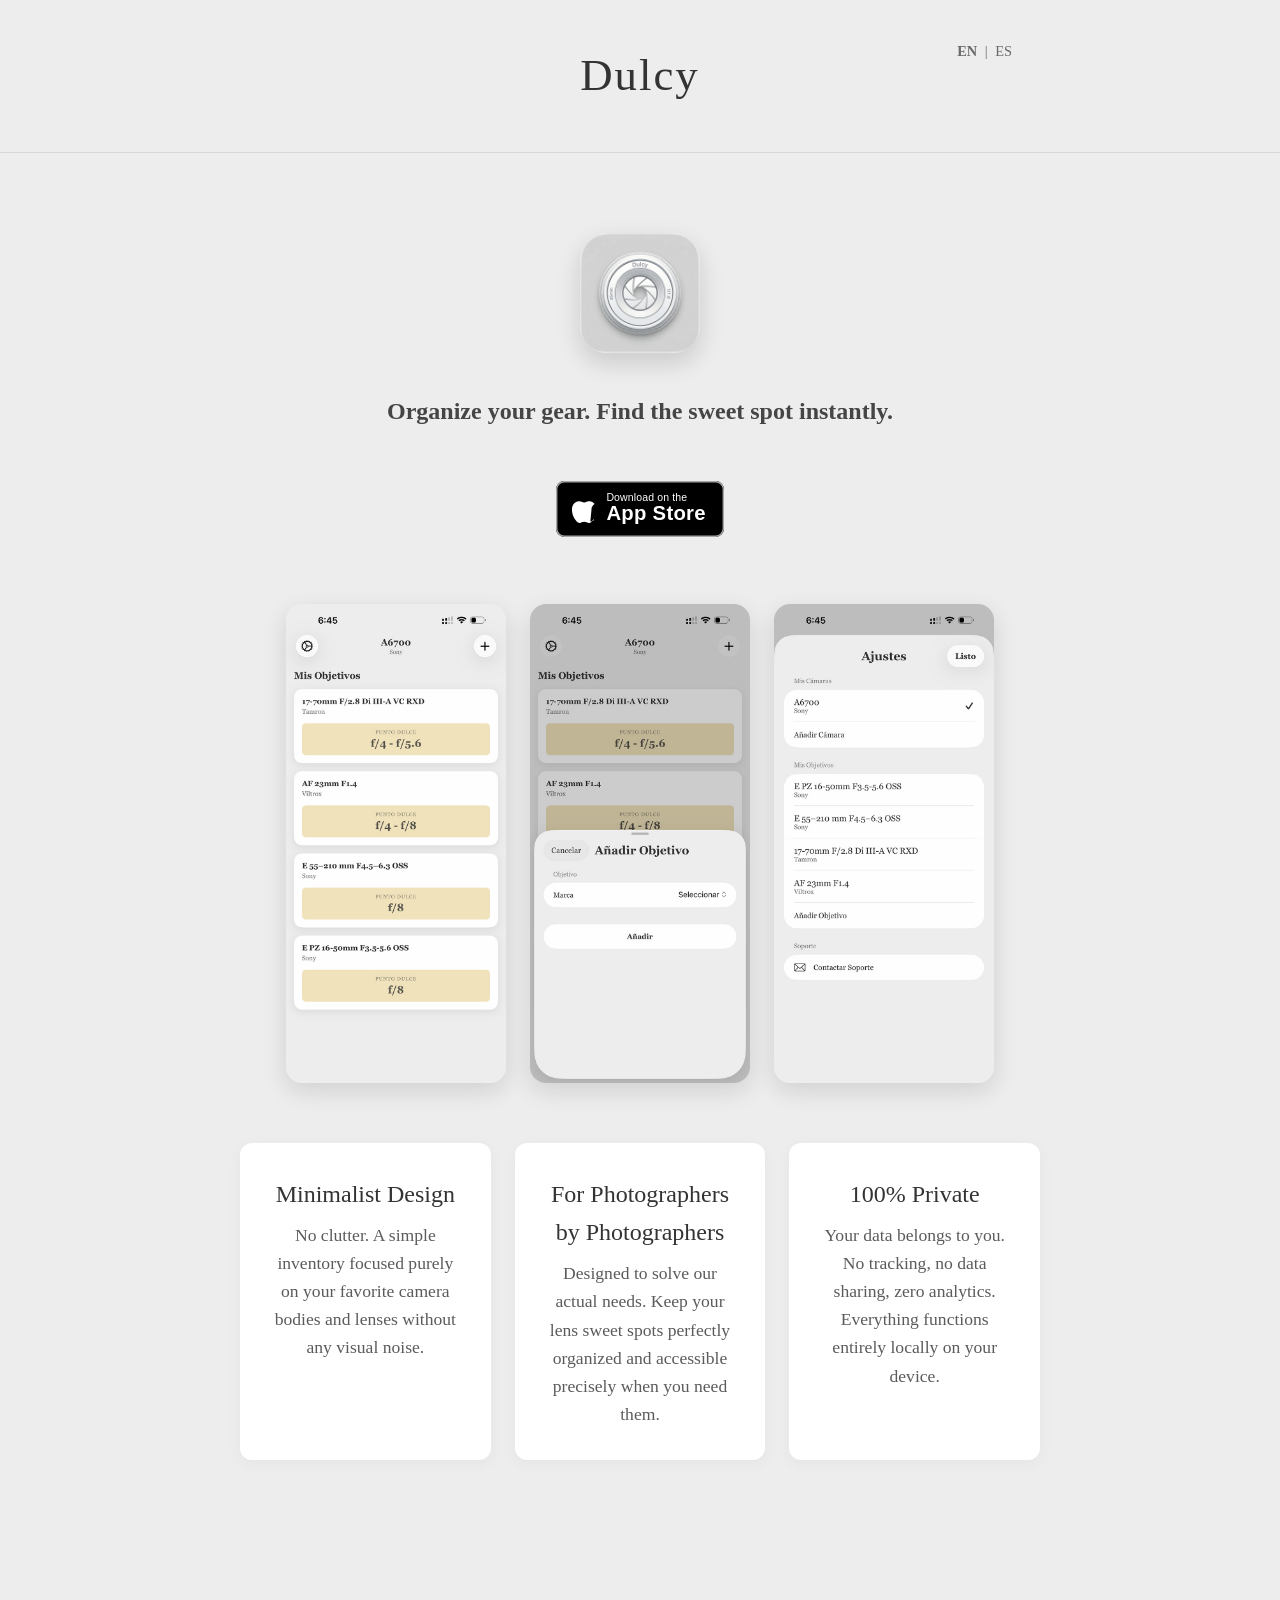
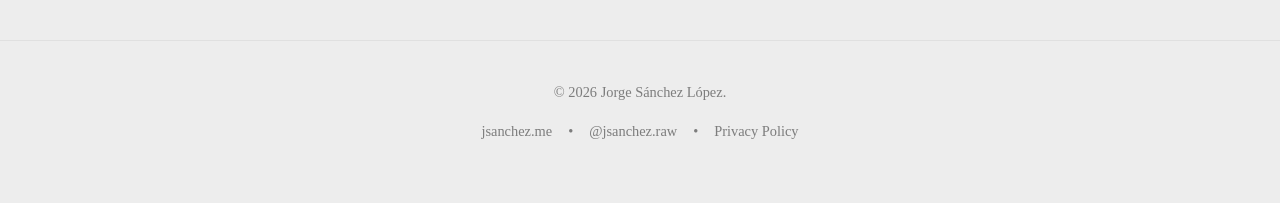
==== dulcy/index.html @ aed0e521 "fix(dulcy): use country-agnostic App Store URL" ====
<!DOCTYPE html>
<html lang="en">
<head>
    <meta charset="UTF-8">
    <meta name="viewport" content="width=device-width, initial-scale=1.0">
    <meta name="description" content="Dulcy. The minimalist photo gear manager. Keep your lenses organized and your sweet spots fully accessible.">
    <title>Dulcy | Your photography gear</title>
    
    <!-- Favicon & Apple Touch Icon -->
    <link rel="icon" type="image/png" href="img/dulcy_icon.png">
    <link rel="apple-touch-icon" href="img/dulcy_icon.png">

    <!-- Canonical & SEO Multilingüe -->
    <link rel="canonical" href="https://jsanchez.me/dulcy/">
    <link rel="alternate" hreflang="en" href="https://jsanchez.me/dulcy/">
    <link rel="alternate" hreflang="es" href="https://jsanchez.me/dulcy/index_es.html">
    <link rel="alternate" hreflang="x-default" href="https://jsanchez.me/dulcy/">

    <!-- Open Graph / Facebook -->
    <meta property="og:type" content="website">
    <meta property="og:url" content="https://jsanchez.me/dulcy/">
    <meta property="og:title" content="Dulcy | Your photography gear">
    <meta property="og:description" content="Dulcy. The minimalist photo gear manager. Keep your lenses organized and your sweet spots fully accessible.">
    <meta property="og:image" content="https://jsanchez.me/dulcy/img/dulcy_icon.png">

    <!-- Twitter Cards -->
    <meta name="twitter:card" content="summary">
    <meta name="twitter:url" content="https://jsanchez.me/dulcy/">
    <meta name="twitter:title" content="Dulcy | Your photography gear">
    <meta name="twitter:description" content="Dulcy. The minimalist photo gear manager. Keep your lenses organized and your sweet spots fully accessible.">
    <meta name="twitter:image" content="https://jsanchez.me/dulcy/img/dulcy_icon.png">

    <link rel="stylesheet" href="styles.css">
</head>
<body>
    <header>
        <div class="container header-container">
            <div class="lang-switcher">
                <a href="index.html" class="active">EN</a> | <a href="index_es.html">ES</a>
            </div>
            <h1 class="brand-title"><a href="index.html">Dulcy</a></h1>
        </div>
    </header>

    <main class="container hero-section">
        <img src="img/dulcy_icon.png" alt="Dulcy app icon" class="hero-app-icon" width="120" height="120" fetchpriority="high">
        <h2 class="hero-description">Organize your gear. Find the sweet spot instantly.</h2>
        
        <a href="https://apps.apple.com/app/dulcy/id6761924050" class="app-store-button" target="_blank" rel="noopener noreferrer">
            <img src="img/badge-download-on-the-app-store.svg" alt="Download on the App Store" width="168" height="56">
        </a>

        <div class="screenshots-section">
            <img src="img/screenshot_01_eng.jpg" alt="Dulcy screenshot 1" class="app-screenshot" width="220" height="476" loading="lazy">
            <img src="img/screenshot_02_eng.jpg" alt="Dulcy screenshot 2" class="app-screenshot" width="220" height="476" loading="lazy">
            <img src="img/screenshot_03_eng.jpg" alt="Dulcy screenshot 3" class="app-screenshot" width="220" height="476" loading="lazy">
        </div>

        <div class="features-section">
            <article class="feature-card">
                <h3>Minimalist Design</h3>
                <p>No clutter. A simple inventory focused purely on your favorite camera bodies and lenses without any visual noise.</p>
            </article>
            <article class="feature-card">
                <h3>For Photographers by Photographers</h3>
                <p>Designed to solve our actual needs. Keep your lens sweet spots perfectly organized and accessible precisely when you need them.</p>
            </article>
            <article class="feature-card">
                <h3>100% Private</h3>
                <p>Your data belongs to you. No tracking, no data sharing, zero analytics. Everything functions entirely locally on your device.</p>
            </article>
        </div>
    </main>

    <footer>
        <div class="container footer-content">
            <p>&copy; 2026 Jorge Sánchez López.</p>
            <div class="footer-links">
                <a href="https://jsanchez.me" target="_blank" rel="noopener noreferrer">jsanchez.me</a> • 
                <a href="https://www.instagram.com/jsanchez.raw" target="_blank" rel="noopener noreferrer">@jsanchez.raw</a> • 
                <a href="privacy.html">Privacy Policy</a>
            </div>
        </div>
    </footer>
</body>
</html>
---- dulcy/styles.css ----
/* Custom Properties */
:root {
  --bg-color: #EDEDED;
  --text-color: #333333;
  --card-bg: rgba(255, 255, 255, 1);
  --accent-color: #333333;
}

@media (prefers-color-scheme: dark) {
  :root {
    --bg-color: #333333;
    --text-color: #EDEDED;
    --card-bg: rgba(0, 0, 0, 0.4);
    --accent-color: #EDEDED;
  }
}

* {
  margin: 0;
  padding: 0;
  box-sizing: border-box;
}

body {
  font-family: Georgia, serif;
  background-color: var(--bg-color);
  color: var(--text-color);
  line-height: 1.6;
  -webkit-font-smoothing: antialiased;
  -moz-osx-font-smoothing: grayscale;
  transition: background-color 0.3s ease, color 0.3s ease;
}

.container {
  max-width: 800px;
  margin: 0 auto;
  padding: 0 24px;
}

header {
  padding: 40px 0;
  text-align: center;
  border-bottom: 1px solid rgba(128, 128, 128, 0.2);
}

.brand-title {
  font-size: 2.8rem;
  font-weight: normal;
  letter-spacing: 2px;
}

.brand-title a {
  color: var(--text-color);
  text-decoration: none;
}

main.hero-section {
  padding: 80px 0;
  text-align: center;
}

.hero-app-icon {
  width: 120px;
  height: 120px;
  border-radius: 22.5%;
  box-shadow: 0 10px 24px rgba(0, 0, 0, 0.15);
  margin-bottom: 32px;
  transition: transform 0.3s ease;
}

.hero-app-icon:hover {
  transform: scale(1.05);
}

.hero-description {
  font-size: 1.5rem;
  max-width: 600px;
  margin: 0 auto 50px auto;
  opacity: 0.9;
}

.app-store-button {
  display: inline-block;
  transition: transform 0.2s ease, opacity 0.2s ease;
}

.app-store-button:hover {
  transform: scale(1.03);
  opacity: 0.9;
}

.app-store-button img {
  height: 56px;
  width: auto;
}

.features-section {
  display: flex;
  gap: 24px;
  margin-top: 60px;
}

.feature-card {
  flex: 1;
  background: var(--card-bg);
  padding: 32px;
  border-radius: 12px;
  box-shadow: 0 4px 16px rgba(0, 0, 0, 0.04);
}

.feature-card h3 {
  font-size: 1.5rem;
  font-weight: normal;
  margin-bottom: 8px;
}

.feature-card p {
  opacity: 0.8;
  font-size: 1.1rem;
}

footer {
  margin-top: 100px;
  padding: 40px 0 60px 0;
  text-align: center;
  font-size: 0.9rem;
  opacity: 0.6;
  border-top: 1px solid rgba(128, 128, 128, 0.2);
}

footer a {
  color: var(--text-color);
  text-decoration: underline;
}

/* Privacy specific styles */
.privacy-content {
  padding: 60px 0;
}

.privacy-content h1 {
  font-size: 2.2rem;
  margin-bottom: 24px;
  font-weight: normal;
}

.privacy-content h2 {
  font-size: 1.5rem;
  margin-top: 40px;
  margin-bottom: 16px;
  font-weight: normal;
}

.privacy-content p {
  margin-bottom: 16px;
  font-size: 1.1rem;
  opacity: 0.9;
}

.privacy-content ul {
  margin-left: 24px;
  margin-bottom: 24px;
  font-size: 1.1rem;
  opacity: 0.9;
}

.privacy-content li {
  margin-bottom: 8px;
}

/* Screenshots Styles */
.screenshots-section {
  display: flex;
  justify-content: center;
  gap: 24px;
  margin: 60px 0 20px 0;
  flex-wrap: wrap;
}

.app-screenshot {
  max-width: 220px;
  width: 100%;
  height: auto;
  border-radius: 16px;
  box-shadow: 0 8px 24px rgba(0, 0, 0, 0.12);
  transition: transform 0.3s ease, box-shadow 0.3s ease;
}

.app-screenshot:hover {
  transform: translateY(-8px);
  box-shadow: 0 16px 32px rgba(0, 0, 0, 0.2);
}

@media (max-width: 768px) {
  .features-section {
    flex-direction: column;
  }
  .screenshots-section {
    gap: 16px;
  }
  .app-screenshot {
    max-width: 180px;
    width: 30%;
    min-width: 120px;
  }
}

/* Header and Lang Switcher */
.header-container {
  position: relative;
}

.lang-switcher {
  position: absolute;
  top: 0;
  right: 24px;
  font-size: 0.9rem;
  opacity: 0.7;
}

.lang-switcher a {
  color: var(--text-color);
  text-decoration: none;
  padding: 0 4px;
}

.lang-switcher a:hover {
  text-decoration: underline;
}

.lang-switcher a.active {
  font-weight: bold;
  opacity: 1;
}

@media (max-width: 600px) {
  .lang-switcher {
    position: static;
    margin-bottom: 24px;
  }
}

/* Footer layout */
.footer-content {
  display: flex;
  flex-direction: column;
  gap: 16px;
}

.footer-links {
  display: flex;
  justify-content: center;
  gap: 16px;
  flex-wrap: wrap;
}

.footer-links a {
  color: var(--text-color);
  text-decoration: none;
}

.footer-links a:hover {
  text-decoration: underline;
}
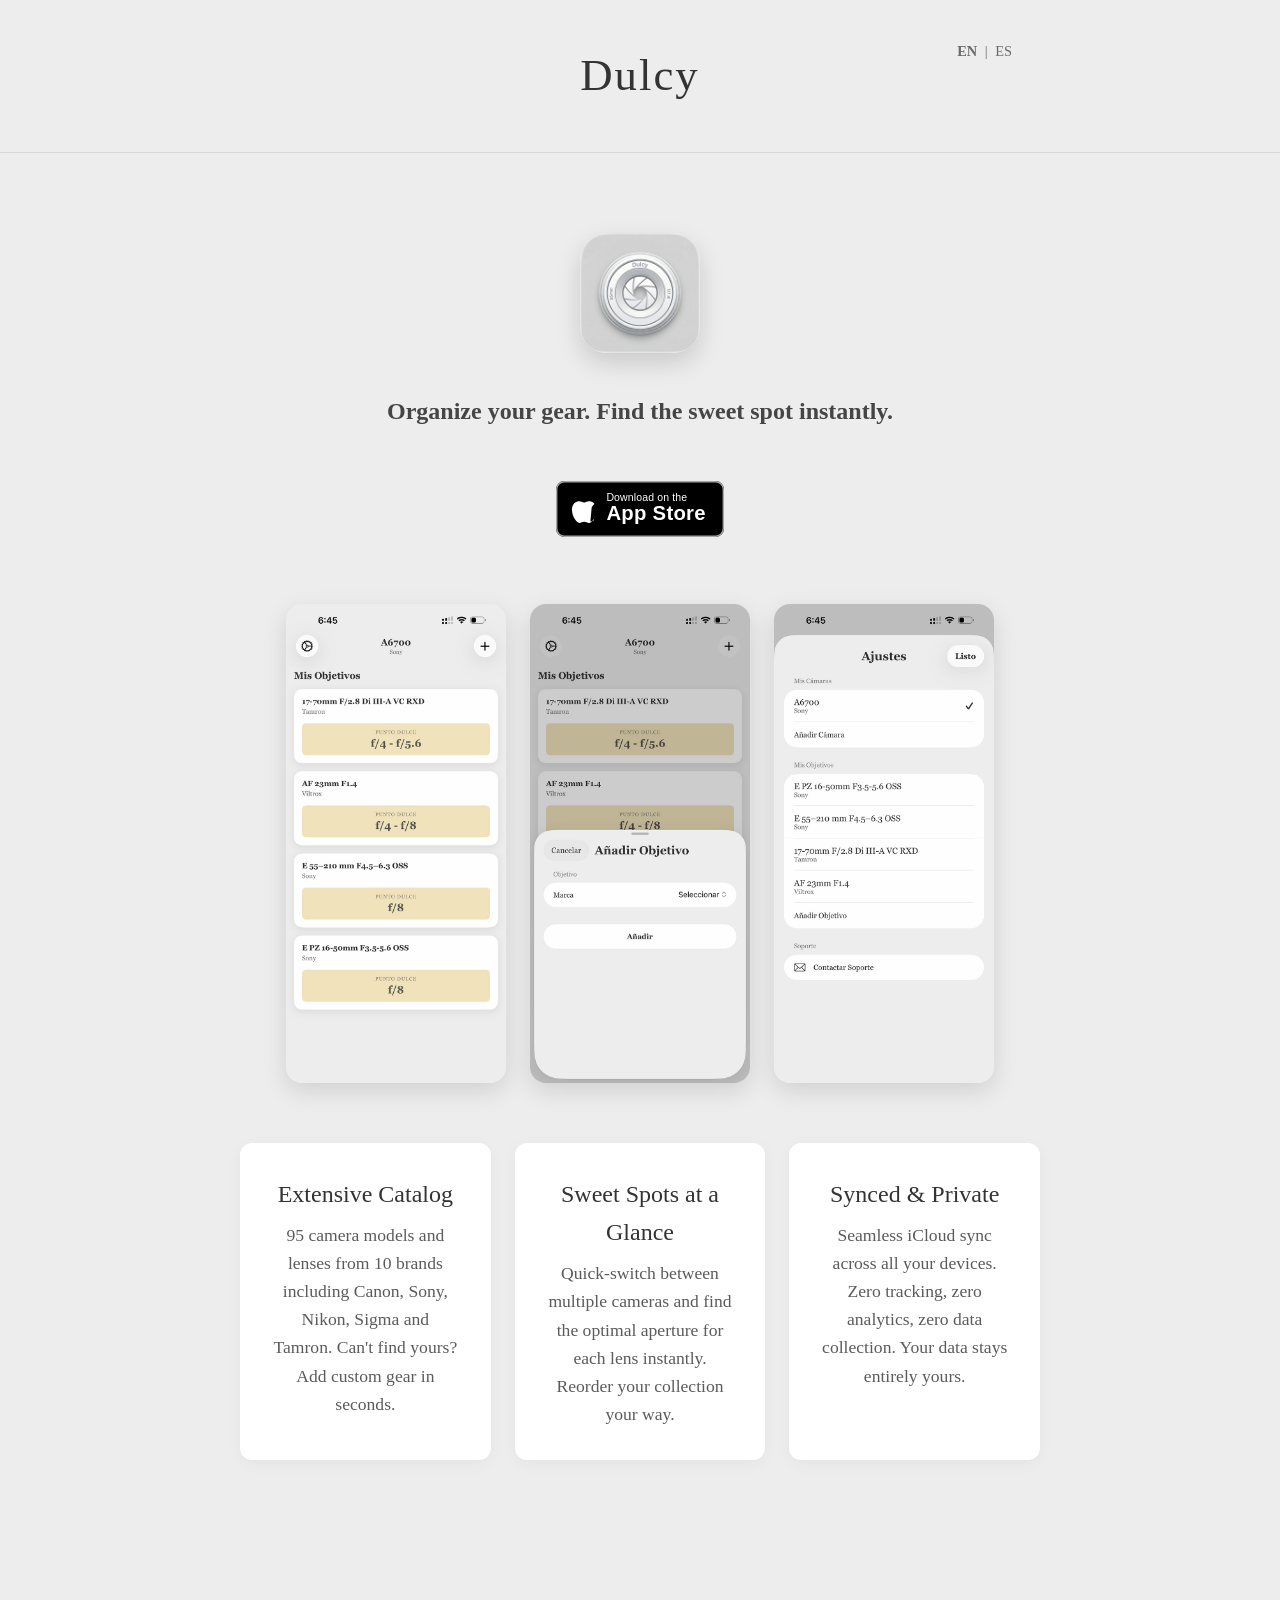
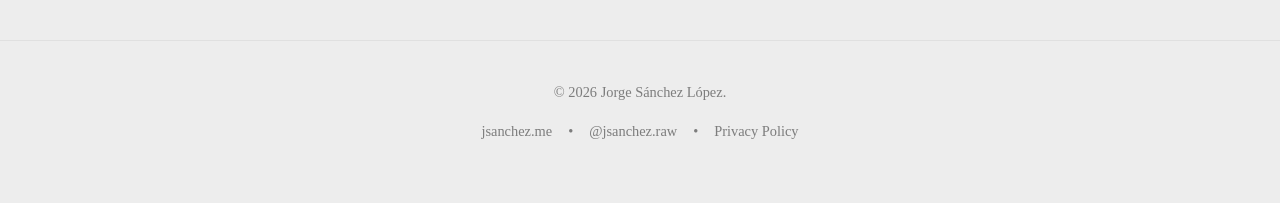
==== commit c57db874: "content(dulcy): update feature cards and meta descriptions with current app capabilities" ====
--- a/dulcy/index.html
+++ b/dulcy/index.html
@@ -3,7 +3,7 @@
 <head>
     <meta charset="UTF-8">
     <meta name="viewport" content="width=device-width, initial-scale=1.0">
-    <meta name="description" content="Dulcy. The minimalist photo gear manager. Keep your lenses organized and your sweet spots fully accessible.">
+    <meta name="description" content="Dulcy. The minimalist photo gear manager. 95 cameras, 10 lens brands, iCloud sync. Find your sweet spots instantly.">
     <title>Dulcy | Your photography gear</title>
     
     <!-- Favicon & Apple Touch Icon -->
@@ -20,14 +20,14 @@
     <meta property="og:type" content="website">
     <meta property="og:url" content="https://jsanchez.me/dulcy/">
     <meta property="og:title" content="Dulcy | Your photography gear">
-    <meta property="og:description" content="Dulcy. The minimalist photo gear manager. Keep your lenses organized and your sweet spots fully accessible.">
+    <meta property="og:description" content="Dulcy. The minimalist photo gear manager. 95 cameras, 10 lens brands, iCloud sync. Find your sweet spots instantly.">
     <meta property="og:image" content="https://jsanchez.me/dulcy/img/dulcy_icon.png">
 
     <!-- Twitter Cards -->
     <meta name="twitter:card" content="summary">
     <meta name="twitter:url" content="https://jsanchez.me/dulcy/">
     <meta name="twitter:title" content="Dulcy | Your photography gear">
-    <meta name="twitter:description" content="Dulcy. The minimalist photo gear manager. Keep your lenses organized and your sweet spots fully accessible.">
+    <meta name="twitter:description" content="Dulcy. The minimalist photo gear manager. 95 cameras, 10 lens brands, iCloud sync. Find your sweet spots instantly.">
     <meta name="twitter:image" content="https://jsanchez.me/dulcy/img/dulcy_icon.png">
 
     <link rel="stylesheet" href="styles.css">
@@ -58,16 +58,16 @@
 
         <div class="features-section">
             <article class="feature-card">
-                <h3>Minimalist Design</h3>
-                <p>No clutter. A simple inventory focused purely on your favorite camera bodies and lenses without any visual noise.</p>
+                <h3>Extensive Catalog</h3>
+                <p>95 camera models and lenses from 10 brands including Canon, Sony, Nikon, Sigma and Tamron. Can't find yours? Add custom gear in seconds.</p>
             </article>
             <article class="feature-card">
-                <h3>For Photographers by Photographers</h3>
-                <p>Designed to solve our actual needs. Keep your lens sweet spots perfectly organized and accessible precisely when you need them.</p>
+                <h3>Sweet Spots at a Glance</h3>
+                <p>Quick-switch between multiple cameras and find the optimal aperture for each lens instantly. Reorder your collection your way.</p>
             </article>
             <article class="feature-card">
-                <h3>100% Private</h3>
-                <p>Your data belongs to you. No tracking, no data sharing, zero analytics. Everything functions entirely locally on your device.</p>
+                <h3>Synced &amp; Private</h3>
+                <p>Seamless iCloud sync across all your devices. Zero tracking, zero analytics, zero data collection. Your data stays entirely yours.</p>
             </article>
         </div>
     </main>
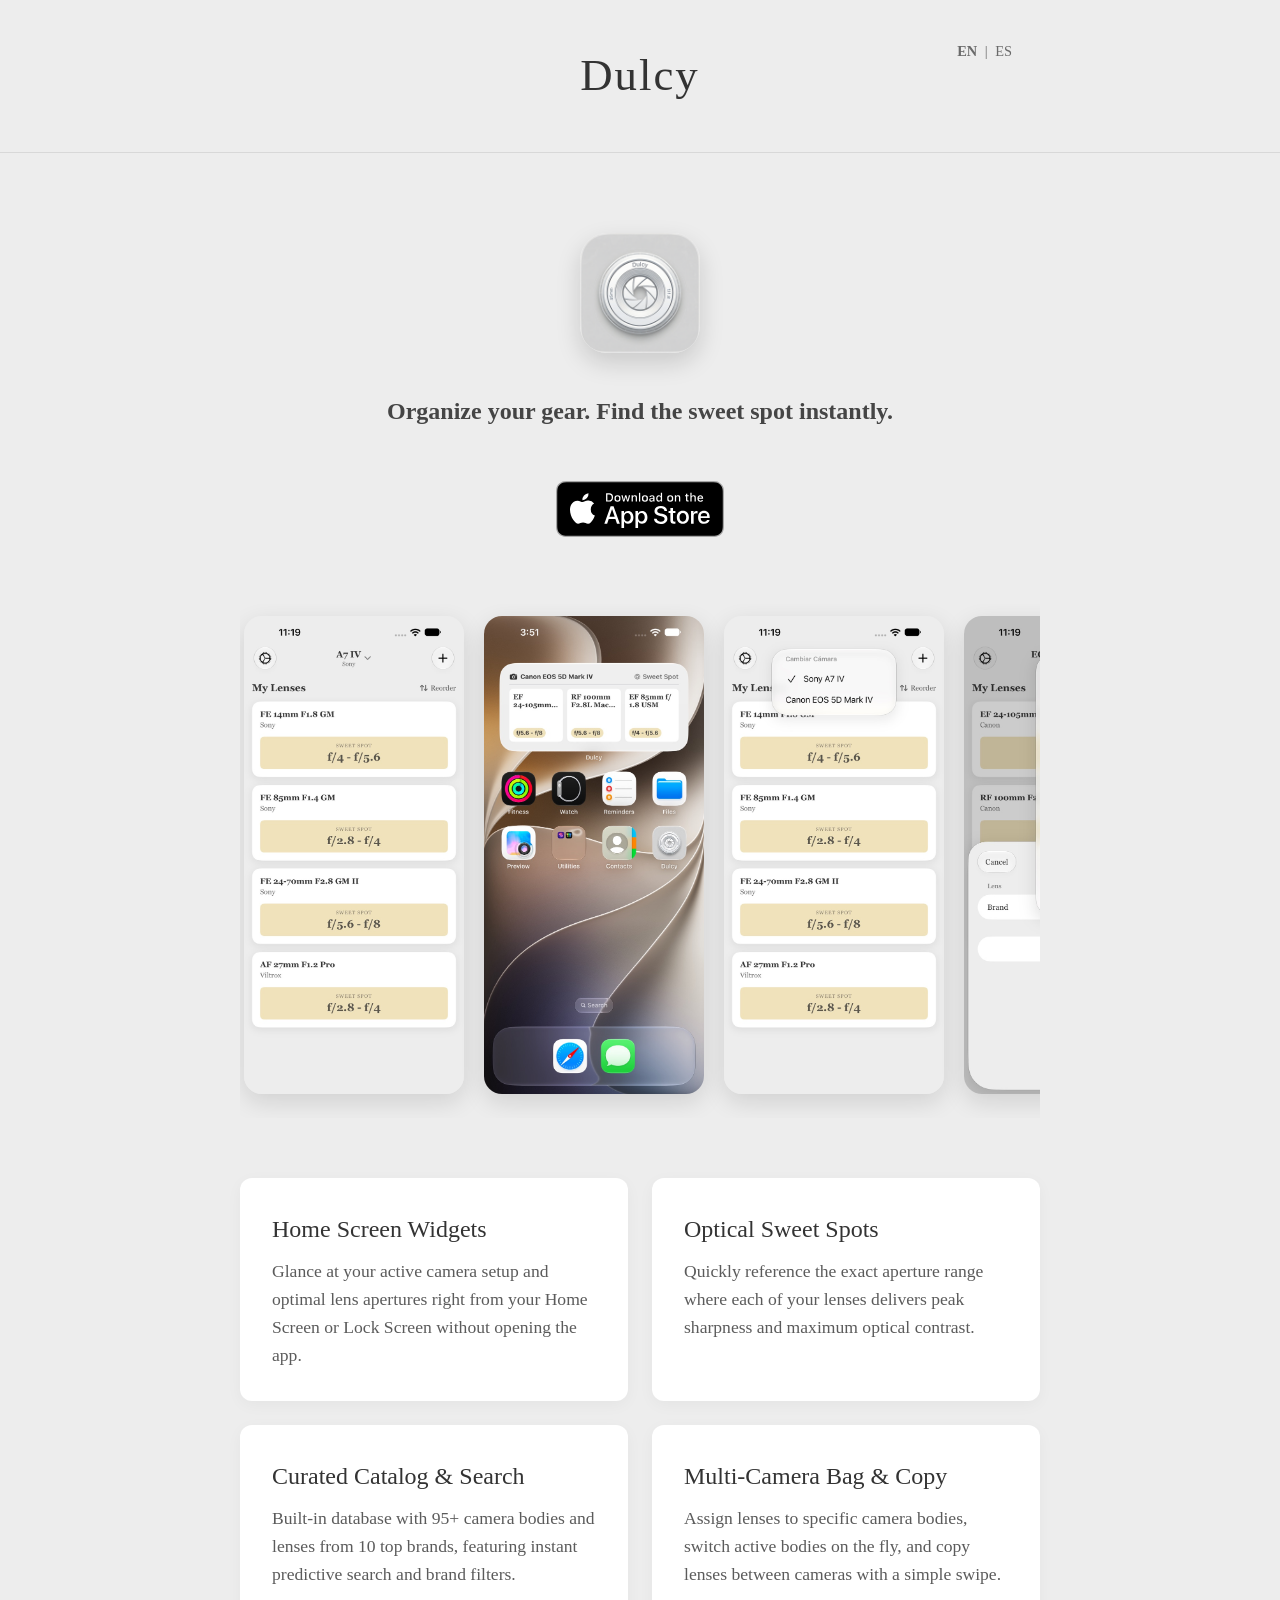
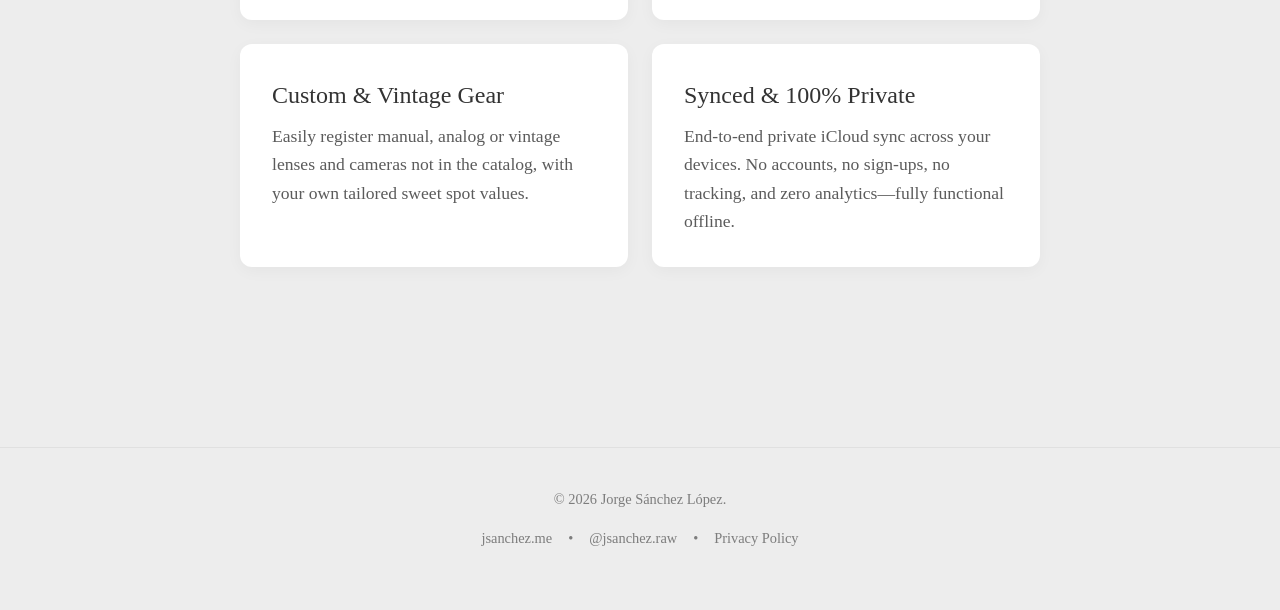
==== commit 91fb1d95: "feat(dulcy): update landing page with v1.2/v1.3 features and official App Store screenshots" ====
--- a/dulcy/index.html
+++ b/dulcy/index.html
@@ -3,7 +3,7 @@
 <head>
     <meta charset="UTF-8">
     <meta name="viewport" content="width=device-width, initial-scale=1.0">
-    <meta name="description" content="Dulcy. The minimalist photo gear manager. 95 cameras, 10 lens brands, iCloud sync. Find your sweet spots instantly.">
+    <meta name="description" content="Dulcy. The minimalist photo gear manager for iOS. Sweet spots, interactive widgets, 95+ cameras, 10 lens brands, multi-camera management and private iCloud sync.">
     <title>Dulcy | Your photography gear</title>
     
     <!-- Favicon & Apple Touch Icon -->
@@ -20,14 +20,14 @@
     <meta property="og:type" content="website">
     <meta property="og:url" content="https://jsanchez.me/dulcy/">
     <meta property="og:title" content="Dulcy | Your photography gear">
-    <meta property="og:description" content="Dulcy. The minimalist photo gear manager. 95 cameras, 10 lens brands, iCloud sync. Find your sweet spots instantly.">
+    <meta property="og:description" content="Dulcy. The minimalist photo gear manager for iOS. Sweet spots, interactive widgets, 95+ cameras, 10 lens brands, multi-camera management and private iCloud sync.">
     <meta property="og:image" content="https://jsanchez.me/dulcy/img/dulcy_icon.png">
 
     <!-- Twitter Cards -->
     <meta name="twitter:card" content="summary">
     <meta name="twitter:url" content="https://jsanchez.me/dulcy/">
     <meta name="twitter:title" content="Dulcy | Your photography gear">
-    <meta name="twitter:description" content="Dulcy. The minimalist photo gear manager. 95 cameras, 10 lens brands, iCloud sync. Find your sweet spots instantly.">
+    <meta name="twitter:description" content="Dulcy. The minimalist photo gear manager for iOS. Sweet spots, interactive widgets, 95+ cameras, 10 lens brands, multi-camera management and private iCloud sync.">
     <meta name="twitter:image" content="https://jsanchez.me/dulcy/img/dulcy_icon.png">
 
     <link rel="stylesheet" href="styles.css">
@@ -51,23 +51,39 @@
         </a>
 
         <div class="screenshots-section">
-            <img src="img/screenshot_01_eng.jpg" alt="Dulcy screenshot 1" class="app-screenshot" width="220" height="476" loading="lazy">
-            <img src="img/screenshot_02_eng.jpg" alt="Dulcy screenshot 2" class="app-screenshot" width="220" height="476" loading="lazy">
-            <img src="img/screenshot_03_eng.jpg" alt="Dulcy screenshot 3" class="app-screenshot" width="220" height="476" loading="lazy">
+            <img src="img/screenshot_01_eng.jpg" alt="Dulcy - My Lenses with optical sweet spots" class="app-screenshot" width="220" height="476" loading="lazy">
+            <img src="img/screenshot_07_eng.jpg" alt="Dulcy - iOS Home Screen Widget" class="app-screenshot" width="220" height="476" loading="lazy">
+            <img src="img/screenshot_02_eng.jpg" alt="Dulcy - Fast camera switcher" class="app-screenshot" width="220" height="476" loading="lazy">
+            <img src="img/screenshot_03_eng.jpg" alt="Dulcy - Curated lens brands catalog" class="app-screenshot" width="220" height="476" loading="lazy">
+            <img src="img/screenshot_04_eng.jpg" alt="Dulcy - Adding lens with auto sweet spot" class="app-screenshot" width="220" height="476" loading="lazy">
+            <img src="img/screenshot_05_eng.jpg" alt="Dulcy - Camera bag and settings" class="app-screenshot" width="220" height="476" loading="lazy">
+            <img src="img/screenshot_06_eng.jpg" alt="Dulcy - Custom and vintage gear" class="app-screenshot" width="220" height="476" loading="lazy">
         </div>
 
         <div class="features-section">
             <article class="feature-card">
-                <h3>Extensive Catalog</h3>
-                <p>95 camera models and lenses from 10 brands including Canon, Sony, Nikon, Sigma and Tamron. Can't find yours? Add custom gear in seconds.</p>
+                <h3>Home Screen Widgets</h3>
+                <p>Glance at your active camera setup and optimal lens apertures right from your Home Screen or Lock Screen without opening the app.</p>
             </article>
             <article class="feature-card">
-                <h3>Sweet Spots at a Glance</h3>
-                <p>Quick-switch between multiple cameras and find the optimal aperture for each lens instantly. Reorder your collection your way.</p>
+                <h3>Optical Sweet Spots</h3>
+                <p>Quickly reference the exact aperture range where each of your lenses delivers peak sharpness and maximum optical contrast.</p>
             </article>
             <article class="feature-card">
-                <h3>Synced &amp; Private</h3>
-                <p>Seamless iCloud sync across all your devices. Zero tracking, zero analytics, zero data collection. Your data stays entirely yours.</p>
+                <h3>Curated Catalog &amp; Search</h3>
+                <p>Built-in database with 95+ camera bodies and lenses from 10 top brands, featuring instant predictive search and brand filters.</p>
+            </article>
+            <article class="feature-card">
+                <h3>Multi-Camera Bag &amp; Copy</h3>
+                <p>Assign lenses to specific camera bodies, switch active bodies on the fly, and copy lenses between cameras with a simple swipe.</p>
+            </article>
+            <article class="feature-card">
+                <h3>Custom &amp; Vintage Gear</h3>
+                <p>Easily register manual, analog or vintage lenses and cameras not in the catalog, with your own tailored sweet spot values.</p>
+            </article>
+            <article class="feature-card">
+                <h3>Synced &amp; 100% Private</h3>
+                <p>End-to-end private iCloud sync across your devices. No accounts, no sign-ups, no tracking, and zero analytics—fully functional offline.</p>
             </article>
         </div>
     </main>
--- a/dulcy/styles.css
+++ b/dulcy/styles.css
@@ -95,17 +95,18 @@
 }
 
 .features-section {
-  display: flex;
+  display: grid;
+  grid-template-columns: repeat(auto-fit, minmax(260px, 1fr));
   gap: 24px;
   margin-top: 60px;
 }
 
 .feature-card {
-  flex: 1;
   background: var(--card-bg);
   padding: 32px;
   border-radius: 12px;
   box-shadow: 0 4px 16px rgba(0, 0, 0, 0.04);
+  text-align: left;
 }
 
 .feature-card h3 {
@@ -171,37 +172,56 @@
 /* Screenshots Styles */
 .screenshots-section {
   display: flex;
-  justify-content: center;
-  gap: 24px;
+  gap: 20px;
   margin: 60px 0 20px 0;
-  flex-wrap: wrap;
+  overflow-x: auto;
+  padding: 12px 4px 24px 4px;
+  scroll-snap-type: x mandatory;
+  -webkit-overflow-scrolling: touch;
+  scrollbar-width: thin;
+  scrollbar-color: rgba(128, 128, 128, 0.4) transparent;
+}
+
+.screenshots-section::-webkit-scrollbar {
+  height: 6px;
+}
+
+.screenshots-section::-webkit-scrollbar-track {
+  background: transparent;
+}
+
+.screenshots-section::-webkit-scrollbar-thumb {
+  background: rgba(128, 128, 128, 0.3);
+  border-radius: 3px;
+}
+
+.screenshots-section::-webkit-scrollbar-thumb:hover {
+  background: rgba(128, 128, 128, 0.5);
 }
 
 .app-screenshot {
-  max-width: 220px;
-  width: 100%;
+  flex: 0 0 220px;
+  width: 220px;
   height: auto;
-  border-radius: 16px;
+  border-radius: 18px;
   box-shadow: 0 8px 24px rgba(0, 0, 0, 0.12);
+  scroll-snap-align: center;
   transition: transform 0.3s ease, box-shadow 0.3s ease;
 }
 
 .app-screenshot:hover {
-  transform: translateY(-8px);
+  transform: translateY(-6px);
   box-shadow: 0 16px 32px rgba(0, 0, 0, 0.2);
 }
 
 @media (max-width: 768px) {
-  .features-section {
-    flex-direction: column;
-  }
   .screenshots-section {
-    gap: 16px;
+    gap: 14px;
+    padding-bottom: 16px;
   }
   .app-screenshot {
-    max-width: 180px;
-    width: 30%;
-    min-width: 120px;
+    flex: 0 0 180px;
+    width: 180px;
   }
 }
 
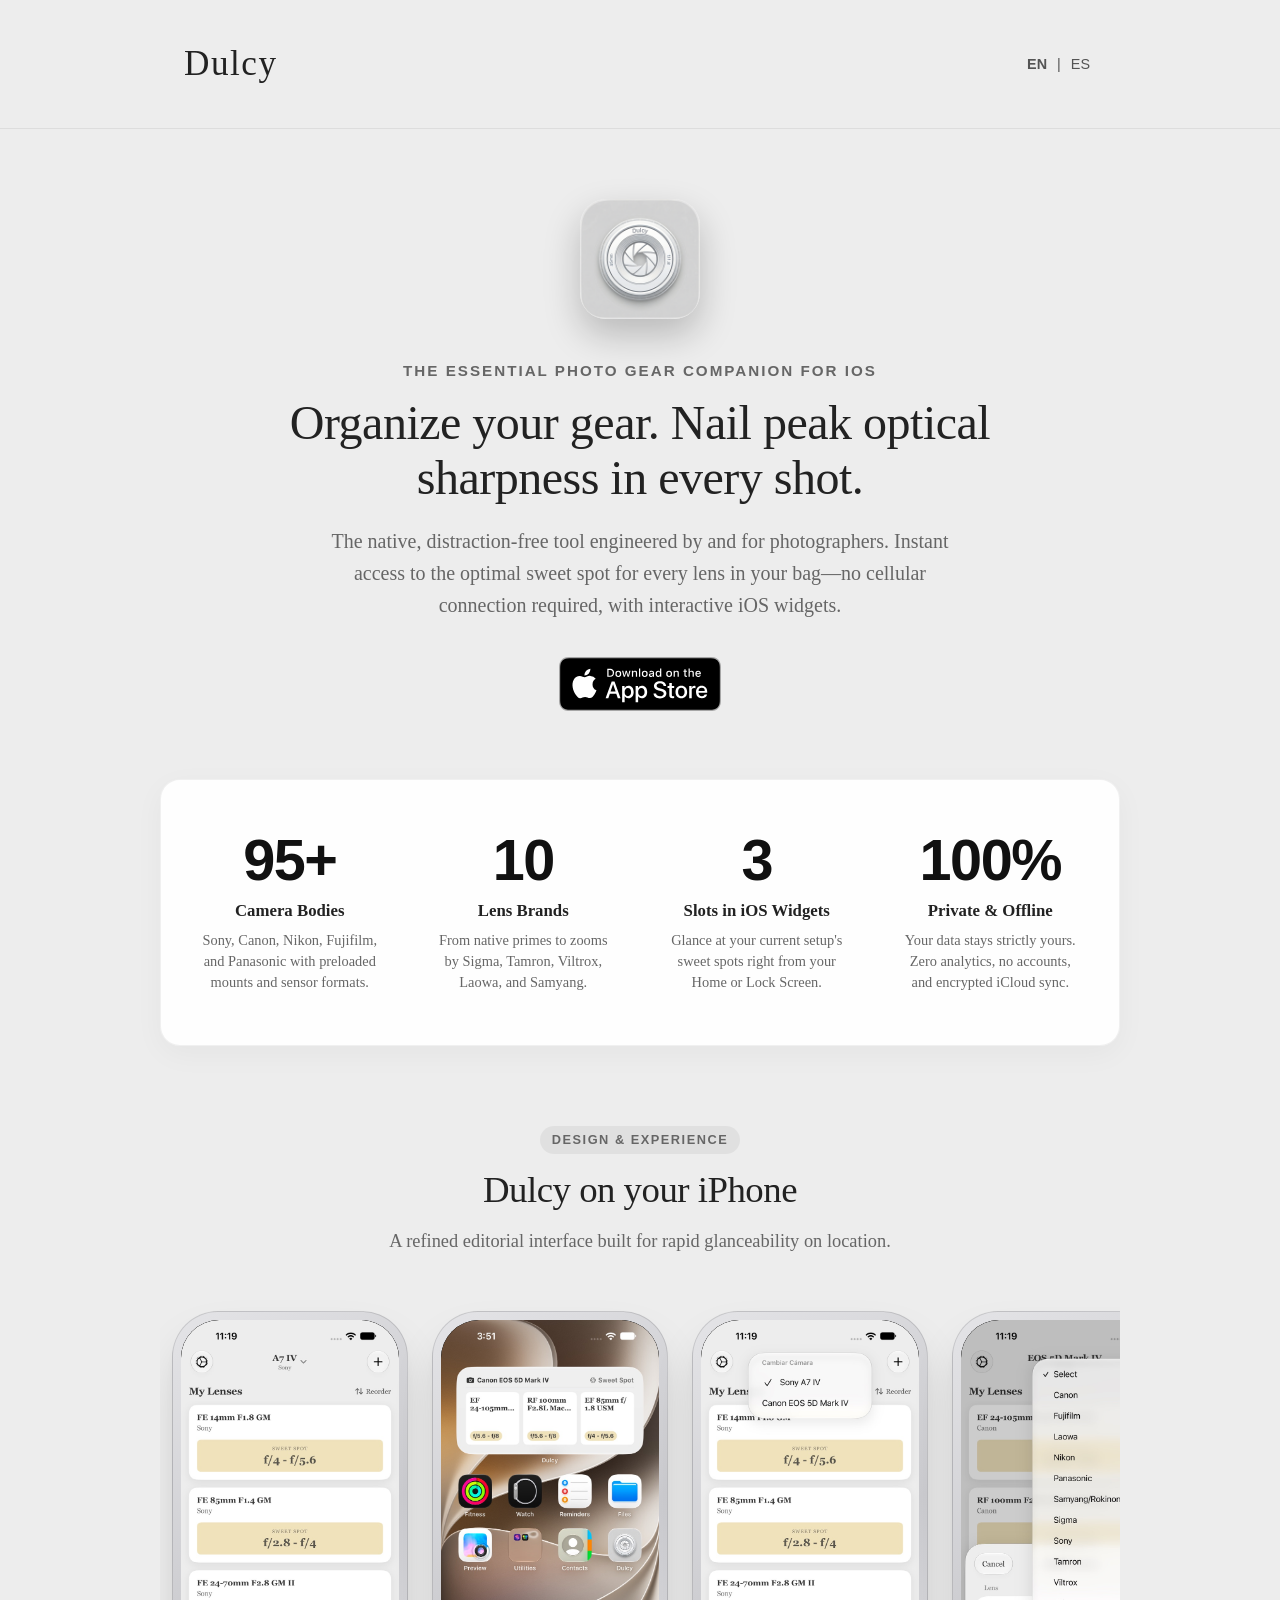
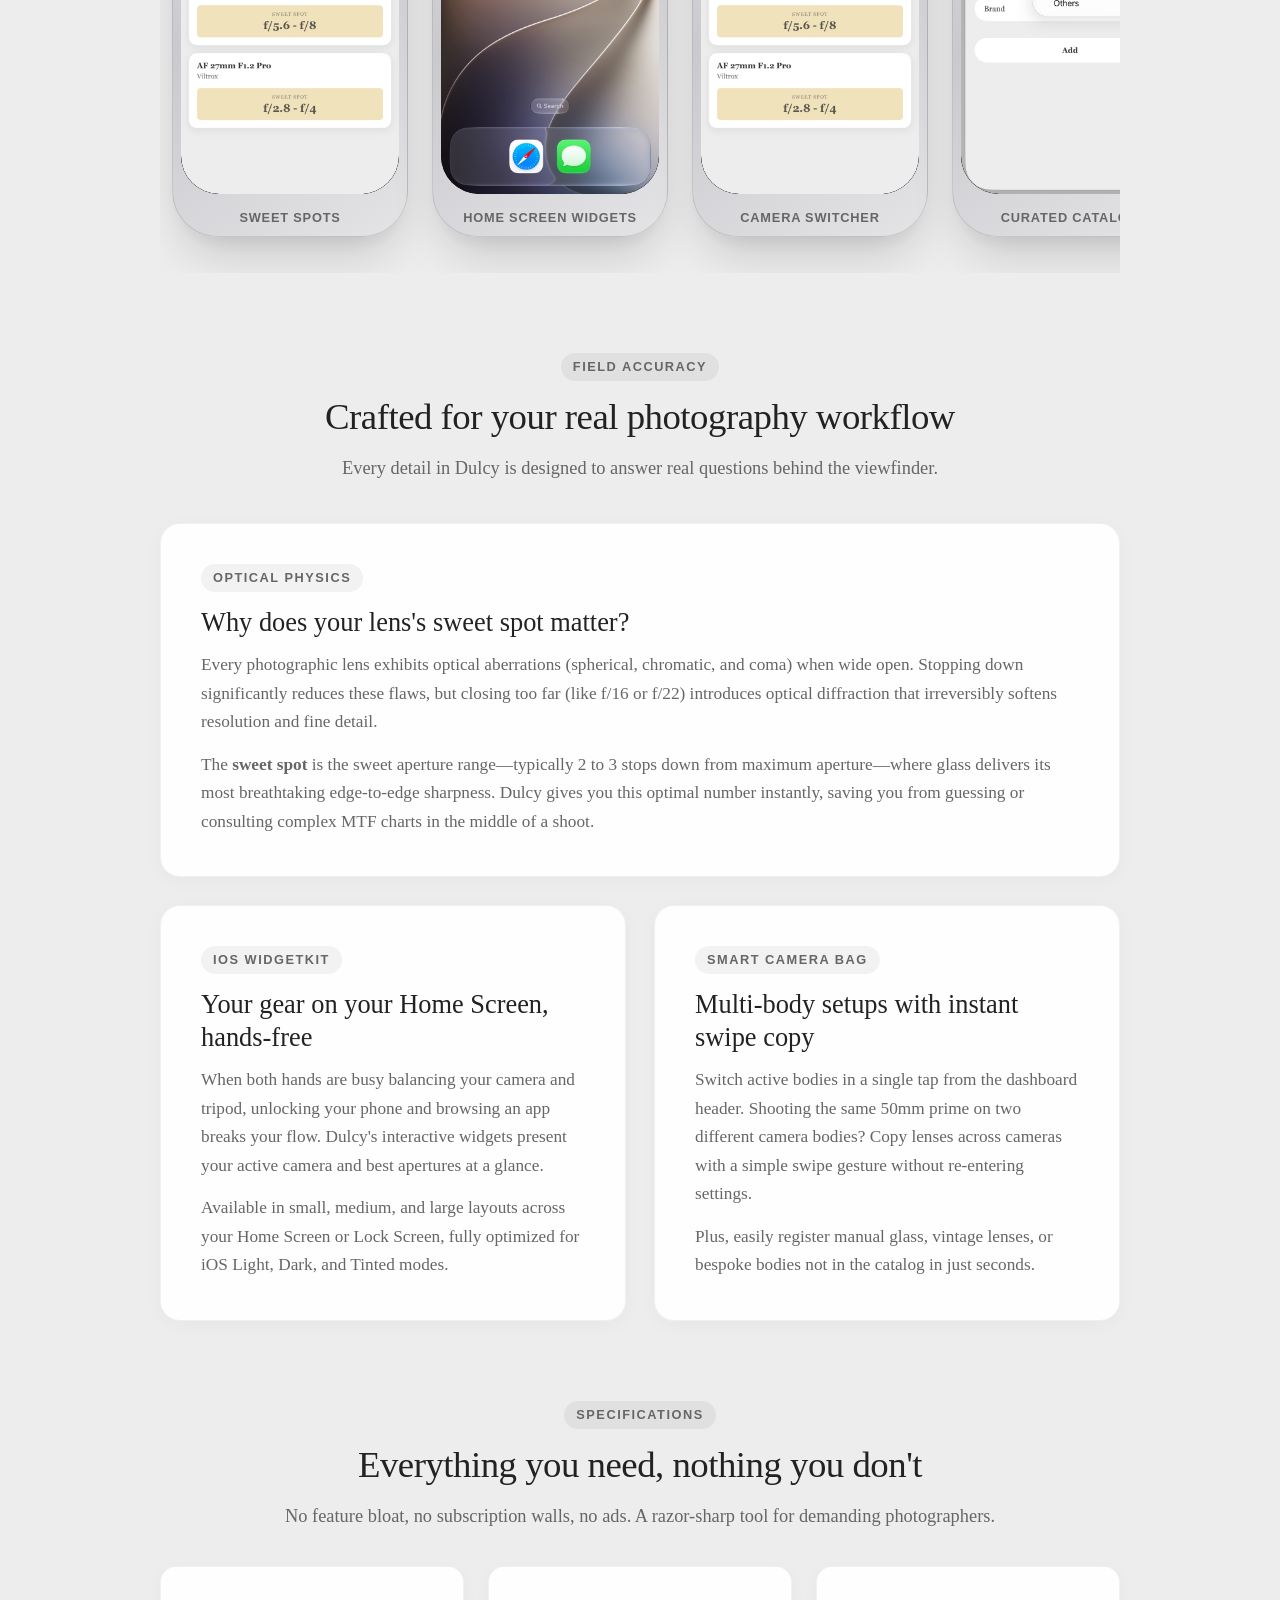
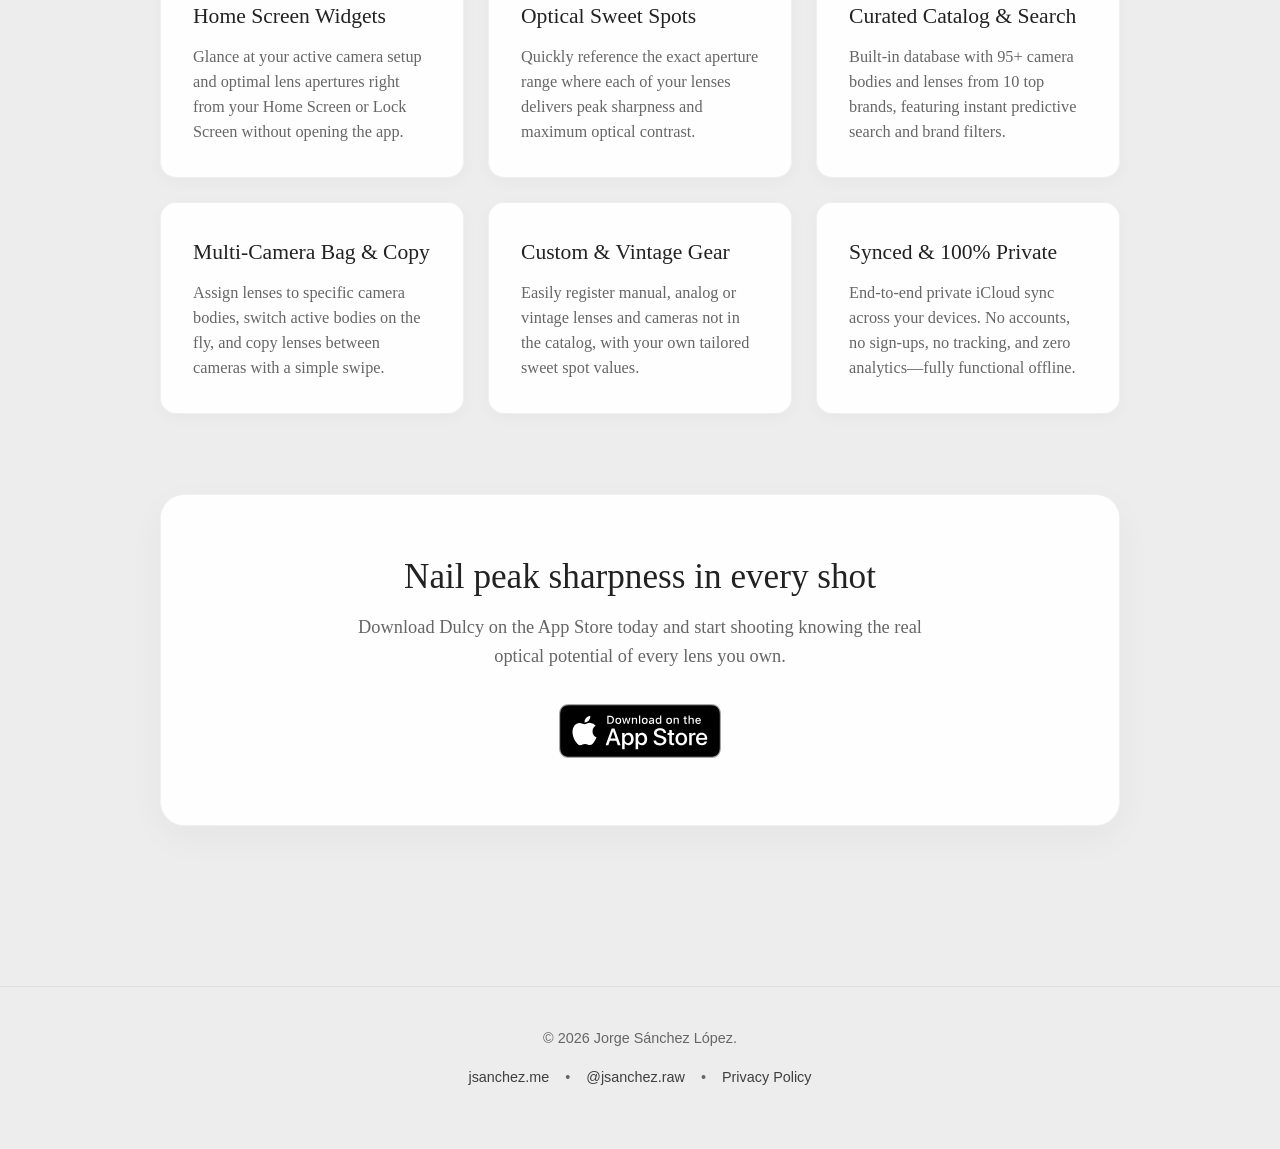
==== commit e60cac2a: "feat(dulcy): redesign landing page with Apple-style scroll reveals, stat callouts, and iPhone 18 dev" ====
--- a/dulcy/index.html
+++ b/dulcy/index.html
@@ -35,57 +35,195 @@
 <body>
     <header>
         <div class="container header-container">
+            <h1 class="brand-title"><a href="index.html">Dulcy</a></h1>
             <div class="lang-switcher">
                 <a href="index.html" class="active">EN</a> | <a href="index_es.html">ES</a>
             </div>
-            <h1 class="brand-title"><a href="index.html">Dulcy</a></h1>
         </div>
     </header>
 
     <main class="container hero-section">
-        <img src="img/dulcy_icon.png" alt="Dulcy app icon" class="hero-app-icon" width="120" height="120" fetchpriority="high">
-        <h2 class="hero-description">Organize your gear. Find the sweet spot instantly.</h2>
-        
-        <a href="https://apps.apple.com/app/dulcy/id6761924050" class="app-store-button" target="_blank" rel="noopener noreferrer">
-            <img src="img/badge-download-on-the-app-store.svg" alt="Download on the App Store" width="168" height="56">
-        </a>
+        <!-- Hero Section -->
+        <div class="reveal">
+            <img src="img/dulcy_icon.png" alt="Dulcy app icon" class="hero-app-icon" width="120" height="120" fetchpriority="high">
+            <p class="hero-tagline">The Essential Photo Gear Companion for iOS</p>
+            <h2 class="hero-headline">Organize your gear. Nail peak optical sharpness in every shot.</h2>
+            <p class="hero-description">
+                The native, distraction-free tool engineered by and for photographers. Instant access to the optimal sweet spot for every lens in your bag—no cellular connection required, with interactive iOS widgets.
+            </p>
+            <div class="hero-cta">
+                <a href="https://apps.apple.com/app/dulcy/id6761924050" class="app-store-button" target="_blank" rel="noopener noreferrer">
+                    <img src="img/badge-download-on-the-app-store.svg" alt="Download on the App Store" width="168" height="56">
+                </a>
+            </div>
+        </div>
+
+        <!-- Big Stats (Apple-style numbers) -->
+        <section class="stats-section reveal">
+            <div class="stat-card">
+                <span class="stat-number">95+</span>
+                <span class="stat-label">Camera Bodies</span>
+                <p class="stat-desc">Sony, Canon, Nikon, Fujifilm, and Panasonic with preloaded mounts and sensor formats.</p>
+            </div>
+            <div class="stat-card">
+                <span class="stat-number">10</span>
+                <span class="stat-label">Lens Brands</span>
+                <p class="stat-desc">From native primes to zooms by Sigma, Tamron, Viltrox, Laowa, and Samyang.</p>
+            </div>
+            <div class="stat-card">
+                <span class="stat-number">3</span>
+                <span class="stat-label">Slots in iOS Widgets</span>
+                <p class="stat-desc">Glance at your current setup's sweet spots right from your Home or Lock Screen.</p>
+            </div>
+            <div class="stat-card">
+                <span class="stat-number">100%</span>
+                <span class="stat-label">Private &amp; Offline</span>
+                <p class="stat-desc">Your data stays strictly yours. Zero analytics, no accounts, and encrypted iCloud sync.</p>
+            </div>
+        </section>
+
+        <!-- Screenshots Gallery in iPhone 18 Mockups -->
+        <section class="section-header reveal">
+            <span class="section-tag">Design &amp; Experience</span>
+            <h3 class="section-title">Dulcy on your iPhone</h3>
+            <p class="section-subtitle">A refined editorial interface built for rapid glanceability on location.</p>
+        </section>
 
         <div class="screenshots-section">
-            <img src="img/screenshot_01_eng.jpg" alt="Dulcy - My Lenses with optical sweet spots" class="app-screenshot" width="220" height="476" loading="lazy">
-            <img src="img/screenshot_07_eng.jpg" alt="Dulcy - iOS Home Screen Widget" class="app-screenshot" width="220" height="476" loading="lazy">
-            <img src="img/screenshot_02_eng.jpg" alt="Dulcy - Fast camera switcher" class="app-screenshot" width="220" height="476" loading="lazy">
-            <img src="img/screenshot_03_eng.jpg" alt="Dulcy - Curated lens brands catalog" class="app-screenshot" width="220" height="476" loading="lazy">
-            <img src="img/screenshot_04_eng.jpg" alt="Dulcy - Adding lens with auto sweet spot" class="app-screenshot" width="220" height="476" loading="lazy">
-            <img src="img/screenshot_05_eng.jpg" alt="Dulcy - Camera bag and settings" class="app-screenshot" width="220" height="476" loading="lazy">
-            <img src="img/screenshot_06_eng.jpg" alt="Dulcy - Custom and vintage gear" class="app-screenshot" width="220" height="476" loading="lazy">
-        </div>
+            <div class="iphone-frame reveal stagger-1">
+                <div class="iphone-screen">
+                    <img src="img/screenshot_01_eng.jpg" alt="Dulcy - My Lenses with optical sweet spots" width="220" height="476" loading="lazy">
+                </div>
+                <span class="iphone-caption">Sweet Spots</span>
+            </div>
+
+            <div class="iphone-frame reveal stagger-2">
+                <div class="iphone-screen">
+                    <img src="img/screenshot_07_eng.jpg" alt="Dulcy - iOS Home Screen Widget" width="220" height="476" loading="lazy">
+                </div>
+                <span class="iphone-caption">Home Screen Widgets</span>
+            </div>
+
+            <div class="iphone-frame reveal stagger-3">
+                <div class="iphone-screen">
+                    <img src="img/screenshot_02_eng.jpg" alt="Dulcy - Fast camera switcher" width="220" height="476" loading="lazy">
+                </div>
+                <span class="iphone-caption">Camera Switcher</span>
+            </div>
+
+            <div class="iphone-frame reveal stagger-4">
+                <div class="iphone-screen">
+                    <img src="img/screenshot_03_eng.jpg" alt="Dulcy - Curated lens brands catalog" width="220" height="476" loading="lazy">
+                </div>
+                <span class="iphone-caption">Curated Catalog</span>
+            </div>
+
+            <div class="iphone-frame reveal stagger-5">
+                <div class="iphone-screen">
+                    <img src="img/screenshot_04_eng.jpg" alt="Dulcy - Adding lens with auto sweet spot" width="220" height="476" loading="lazy">
+                </div>
+                <span class="iphone-caption">Add Lens</span>
+            </div>
+
+            <div class="iphone-frame reveal stagger-6">
+                <div class="iphone-screen">
+                    <img src="img/screenshot_05_eng.jpg" alt="Dulcy - Camera bag and settings" width="220" height="476" loading="lazy">
+                </div>
+                <span class="iphone-caption">Camera Bag &amp; Setups</span>
+            </div>
+
+            <div class="iphone-frame reveal stagger-1">
+                <div class="iphone-screen">
+                    <img src="img/screenshot_06_eng.jpg" alt="Dulcy - Custom and vintage gear" width="220" height="476" loading="lazy">
+                </div>
+                <span class="iphone-caption">Custom &amp; Vintage Glass</span>
+            </div>
+        </div>
+
+        <!-- Deep Dive Stories -->
+        <section class="section-header reveal">
+            <span class="section-tag">Field Accuracy</span>
+            <h3 class="section-title">Crafted for your real photography workflow</h3>
+            <p class="section-subtitle">Every detail in Dulcy is designed to answer real questions behind the viewfinder.</p>
+        </section>
+
+        <div class="stories-grid">
+            <article class="story-card featured reveal">
+                <span class="section-tag">Optical Physics</span>
+                <h3>Why does your lens's sweet spot matter?</h3>
+                <p>
+                    Every photographic lens exhibits optical aberrations (spherical, chromatic, and coma) when wide open. Stopping down significantly reduces these flaws, but closing too far (like f/16 or f/22) introduces optical diffraction that irreversibly softens resolution and fine detail.
+                </p>
+                <p>
+                    The <strong>sweet spot</strong> is the sweet aperture range—typically 2 to 3 stops down from maximum aperture—where glass delivers its most breathtaking edge-to-edge sharpness. Dulcy gives you this optimal number instantly, saving you from guessing or consulting complex MTF charts in the middle of a shoot.
+                </p>
+            </article>
+
+            <article class="story-card reveal stagger-1">
+                <span class="section-tag">iOS WidgetKit</span>
+                <h3>Your gear on your Home Screen, hands-free</h3>
+                <p>
+                    When both hands are busy balancing your camera and tripod, unlocking your phone and browsing an app breaks your flow. Dulcy's interactive widgets present your active camera and best apertures at a glance.
+                </p>
+                <p>
+                    Available in small, medium, and large layouts across your Home Screen or Lock Screen, fully optimized for iOS Light, Dark, and Tinted modes.
+                </p>
+            </article>
+
+            <article class="story-card reveal stagger-2">
+                <span class="section-tag">Smart Camera Bag</span>
+                <h3>Multi-body setups with instant swipe copy</h3>
+                <p>
+                    Switch active bodies in a single tap from the dashboard header. Shooting the same 50mm prime on two different camera bodies? Copy lenses across cameras with a simple swipe gesture without re-entering settings.
+                </p>
+                <p>
+                    Plus, easily register manual glass, vintage lenses, or bespoke bodies not in the catalog in just seconds.
+                </p>
+            </article>
+        </div>
+
+        <!-- Features Bento Grid -->
+        <section class="section-header reveal">
+            <span class="section-tag">Specifications</span>
+            <h3 class="section-title">Everything you need, nothing you don't</h3>
+            <p class="section-subtitle">No feature bloat, no subscription walls, no ads. A razor-sharp tool for demanding photographers.</p>
+        </section>
 
         <div class="features-section">
-            <article class="feature-card">
+            <article class="feature-card reveal stagger-1">
                 <h3>Home Screen Widgets</h3>
                 <p>Glance at your active camera setup and optimal lens apertures right from your Home Screen or Lock Screen without opening the app.</p>
             </article>
-            <article class="feature-card">
+            <article class="feature-card reveal stagger-2">
                 <h3>Optical Sweet Spots</h3>
                 <p>Quickly reference the exact aperture range where each of your lenses delivers peak sharpness and maximum optical contrast.</p>
             </article>
-            <article class="feature-card">
+            <article class="feature-card reveal stagger-3">
                 <h3>Curated Catalog &amp; Search</h3>
                 <p>Built-in database with 95+ camera bodies and lenses from 10 top brands, featuring instant predictive search and brand filters.</p>
             </article>
-            <article class="feature-card">
+            <article class="feature-card reveal stagger-4">
                 <h3>Multi-Camera Bag &amp; Copy</h3>
                 <p>Assign lenses to specific camera bodies, switch active bodies on the fly, and copy lenses between cameras with a simple swipe.</p>
             </article>
-            <article class="feature-card">
+            <article class="feature-card reveal stagger-5">
                 <h3>Custom &amp; Vintage Gear</h3>
                 <p>Easily register manual, analog or vintage lenses and cameras not in the catalog, with your own tailored sweet spot values.</p>
             </article>
-            <article class="feature-card">
+            <article class="feature-card reveal stagger-6">
                 <h3>Synced &amp; 100% Private</h3>
                 <p>End-to-end private iCloud sync across your devices. No accounts, no sign-ups, no tracking, and zero analytics—fully functional offline.</p>
             </article>
         </div>
+
+        <!-- Call To Action -->
+        <section class="cta-section reveal">
+            <h2>Nail peak sharpness in every shot</h2>
+            <p>Download Dulcy on the App Store today and start shooting knowing the real optical potential of every lens you own.</p>
+            <a href="https://apps.apple.com/app/dulcy/id6761924050" class="app-store-button" target="_blank" rel="noopener noreferrer">
+                <img src="img/badge-download-on-the-app-store.svg" alt="Download on the App Store" width="168" height="56">
+            </a>
+        </section>
     </main>
 
     <footer>
@@ -98,5 +236,33 @@
             </div>
         </div>
     </footer>
+
+    <!-- Scroll Reveal Script (IntersectionObserver) -->
+    <script>
+        document.addEventListener('DOMContentLoaded', function () {
+            var reveals = document.querySelectorAll('.reveal');
+            if ('IntersectionObserver' in window) {
+                var observer = new IntersectionObserver(function (entries) {
+                    entries.forEach(function (entry) {
+                        if (entry.isIntersecting) {
+                            entry.target.classList.add('is-visible');
+                        }
+                    });
+                }, {
+                    threshold: 0.12,
+                    rootMargin: '0px 0px -40px 0px'
+                });
+
+                reveals.forEach(function (el) {
+                    observer.observe(el);
+                });
+            } else {
+                // Fallback for older browsers
+                reveals.forEach(function (el) {
+                    el.classList.add('is-visible');
+                });
+            }
+        });
+    </script>
 </body>
 </html>
--- a/dulcy/styles.css
+++ b/dulcy/styles.css
@@ -1,17 +1,33 @@
 /* Custom Properties */
 :root {
   --bg-color: #EDEDED;
-  --text-color: #333333;
-  --card-bg: rgba(255, 255, 255, 1);
-  --accent-color: #333333;
+  --text-color: #222222;
+  --text-muted: #666666;
+  --card-bg: rgba(255, 255, 255, 0.95);
+  --card-border: rgba(0, 0, 0, 0.06);
+  --accent-color: #222222;
+  --tag-bg: rgba(0, 0, 0, 0.05);
+  --stat-number-color: #111111;
+  --iphone-chassis: linear-gradient(145deg, #e4e4e7 0%, #cacace 50%, #e4e4e7 100%);
+  --iphone-border: rgba(0, 0, 0, 0.12);
+  --iphone-shadow: 0 25px 50px -12px rgba(0, 0, 0, 0.18), 0 10px 20px -8px rgba(0, 0, 0, 0.08);
+  --scrollbar-thumb: rgba(0, 0, 0, 0.2);
 }
 
 @media (prefers-color-scheme: dark) {
   :root {
-    --bg-color: #333333;
-    --text-color: #EDEDED;
-    --card-bg: rgba(0, 0, 0, 0.4);
-    --accent-color: #EDEDED;
+    --bg-color: #1c1c1e;
+    --text-color: #f2f2f7;
+    --text-muted: #a1a1aa;
+    --card-bg: rgba(44, 44, 46, 0.7);
+    --card-border: rgba(255, 255, 255, 0.08);
+    --accent-color: #f2f2f7;
+    --tag-bg: rgba(255, 255, 255, 0.1);
+    --stat-number-color: #ffffff;
+    --iphone-chassis: linear-gradient(145deg, #3a3a3c 0%, #242426 50%, #3a3a3c 100%);
+    --iphone-border: rgba(255, 255, 255, 0.15);
+    --iphone-shadow: 0 30px 60px -15px rgba(0, 0, 0, 0.7), 0 12px 24px -8px rgba(0, 0, 0, 0.5);
+    --scrollbar-thumb: rgba(255, 255, 255, 0.2);
   }
 }
 
@@ -21,32 +37,44 @@
   box-sizing: border-box;
 }
 
+html {
+  scroll-behavior: smooth;
+}
+
 body {
-  font-family: Georgia, serif;
+  font-family: Georgia, -apple-system, BlinkMacSystemFont, serif;
   background-color: var(--bg-color);
   color: var(--text-color);
   line-height: 1.6;
   -webkit-font-smoothing: antialiased;
   -moz-osx-font-smoothing: grayscale;
   transition: background-color 0.3s ease, color 0.3s ease;
+  overflow-x: hidden;
 }
 
 .container {
-  max-width: 800px;
+  max-width: 960px;
   margin: 0 auto;
   padding: 0 24px;
 }
 
+/* Header & Navigation */
 header {
-  padding: 40px 0;
-  text-align: center;
-  border-bottom: 1px solid rgba(128, 128, 128, 0.2);
+  padding: 36px 0;
+  border-bottom: 1px solid rgba(128, 128, 128, 0.15);
+}
+
+.header-container {
+  display: flex;
+  justify-content: space-between;
+  align-items: center;
+  position: relative;
 }
 
 .brand-title {
-  font-size: 2.8rem;
-  font-weight: normal;
-  letter-spacing: 2px;
+  font-size: 2.2rem;
+  font-weight: normal;
+  letter-spacing: 1.5px;
 }
 
 .brand-title a {
@@ -54,29 +82,78 @@
   text-decoration: none;
 }
 
+.lang-switcher {
+  font-size: 0.9rem;
+  opacity: 0.75;
+  font-family: -apple-system, BlinkMacSystemFont, "SF Pro Text", sans-serif;
+}
+
+.lang-switcher a {
+  color: var(--text-color);
+  text-decoration: none;
+  padding: 2px 6px;
+  border-radius: 4px;
+  transition: opacity 0.2s ease;
+}
+
+.lang-switcher a:hover {
+  text-decoration: underline;
+}
+
+.lang-switcher a.active {
+  font-weight: 700;
+  opacity: 1;
+}
+
+/* Hero Section */
 main.hero-section {
-  padding: 80px 0;
+  padding: 70px 0 40px 0;
   text-align: center;
 }
 
 .hero-app-icon {
   width: 120px;
   height: 120px;
-  border-radius: 22.5%;
-  box-shadow: 0 10px 24px rgba(0, 0, 0, 0.15);
+  border-radius: 26px;
+  box-shadow: 0 16px 36px rgba(0, 0, 0, 0.22);
   margin-bottom: 32px;
-  transition: transform 0.3s ease;
+  transition: transform 0.35s cubic-bezier(0.16, 1, 0.3, 1), box-shadow 0.35s ease;
 }
 
 .hero-app-icon:hover {
-  transform: scale(1.05);
+  transform: scale(1.05) translateY(-4px);
+  box-shadow: 0 22px 44px rgba(0, 0, 0, 0.28);
+}
+
+.hero-tagline {
+  font-size: 0.95rem;
+  text-transform: uppercase;
+  letter-spacing: 2px;
+  color: var(--text-muted);
+  font-family: -apple-system, BlinkMacSystemFont, "SF Pro Text", sans-serif;
+  margin-bottom: 12px;
+  font-weight: 600;
+}
+
+.hero-headline {
+  font-size: 3rem;
+  line-height: 1.15;
+  font-weight: normal;
+  letter-spacing: -0.5px;
+  max-width: 780px;
+  margin: 0 auto 20px auto;
 }
 
 .hero-description {
-  font-size: 1.5rem;
-  max-width: 600px;
-  margin: 0 auto 50px auto;
-  opacity: 0.9;
+  font-size: 1.25rem;
+  line-height: 1.6;
+  max-width: 640px;
+  margin: 0 auto 36px auto;
+  color: var(--text-muted);
+}
+
+.hero-cta {
+  margin-bottom: 60px;
 }
 
 .app-store-button {
@@ -86,61 +163,316 @@
 
 .app-store-button:hover {
   transform: scale(1.03);
-  opacity: 0.9;
+  opacity: 0.92;
 }
 
 .app-store-button img {
-  height: 56px;
+  height: 54px;
   width: auto;
 }
 
+/* Stat Callouts (Apple-inspired numbers) */
+.stats-section {
+  display: grid;
+  grid-template-columns: repeat(auto-fit, minmax(200px, 1fr));
+  gap: 24px;
+  margin: 60px 0 80px 0;
+  padding: 40px 24px;
+  background: var(--card-bg);
+  border: 1px solid var(--card-border);
+  border-radius: 20px;
+  box-shadow: 0 8px 30px rgba(0, 0, 0, 0.04);
+  text-align: center;
+}
+
+.stat-card {
+  padding: 12px 16px;
+}
+
+.stat-number {
+  display: block;
+  font-size: 3.6rem;
+  font-weight: 700;
+  line-height: 1;
+  letter-spacing: -1.5px;
+  font-family: -apple-system, BlinkMacSystemFont, "SF Pro Display", sans-serif;
+  color: var(--stat-number-color);
+  margin-bottom: 8px;
+}
+
+.stat-label {
+  display: block;
+  font-size: 1.05rem;
+  font-weight: 600;
+  margin-bottom: 6px;
+  color: var(--text-color);
+}
+
+.stat-desc {
+  font-size: 0.9rem;
+  line-height: 1.45;
+  color: var(--text-muted);
+  max-width: 200px;
+  margin: 0 auto;
+}
+
+/* Gallery Section Header */
+.section-header {
+  text-align: center;
+  max-width: 720px;
+  margin: 80px auto 36px auto;
+}
+
+.section-tag {
+  display: inline-block;
+  font-size: 0.8rem;
+  text-transform: uppercase;
+  letter-spacing: 1.5px;
+  font-weight: 700;
+  padding: 4px 12px;
+  border-radius: 20px;
+  background: var(--tag-bg);
+  color: var(--text-muted);
+  font-family: -apple-system, BlinkMacSystemFont, "SF Pro Text", sans-serif;
+  margin-bottom: 14px;
+}
+
+.section-title {
+  font-size: 2.3rem;
+  font-weight: normal;
+  line-height: 1.2;
+  margin-bottom: 14px;
+  letter-spacing: -0.5px;
+}
+
+.section-subtitle {
+  font-size: 1.15rem;
+  color: var(--text-muted);
+  line-height: 1.55;
+}
+
+/* Screenshots Gallery with iPhone 18 Mockup Frame */
+.screenshots-section {
+  display: flex;
+  gap: 24px;
+  margin: 20px 0 70px 0;
+  overflow-x: auto;
+  padding: 20px 12px 36px 12px;
+  scroll-snap-type: x mandatory;
+  -webkit-overflow-scrolling: touch;
+  scrollbar-width: thin;
+  scrollbar-color: var(--scrollbar-thumb) transparent;
+}
+
+.screenshots-section::-webkit-scrollbar {
+  height: 6px;
+}
+
+.screenshots-section::-webkit-scrollbar-track {
+  background: transparent;
+}
+
+.screenshots-section::-webkit-scrollbar-thumb {
+  background: var(--scrollbar-thumb);
+  border-radius: 3px;
+}
+
+/* iPhone 18 Pro Hardware Frame */
+.iphone-frame {
+  flex: 0 0 236px;
+  width: 236px;
+  background: var(--iphone-chassis);
+  padding: 8px;
+  border-radius: 46px;
+  border: 1px solid var(--iphone-border);
+  box-shadow: var(--iphone-shadow);
+  scroll-snap-align: center;
+  transition: transform 0.4s cubic-bezier(0.16, 1, 0.3, 1), box-shadow 0.4s ease;
+  text-align: center;
+}
+
+.iphone-frame:hover {
+  transform: translateY(-8px) scale(1.02);
+  box-shadow: 0 35px 70px -15px rgba(0, 0, 0, 0.35);
+}
+
+.iphone-screen {
+  position: relative;
+  overflow: hidden;
+  border-radius: 38px;
+  background: #000;
+  line-height: 0;
+  box-shadow: inset 0 0 0 1px rgba(0, 0, 0, 0.35);
+}
+
+.iphone-screen img {
+  display: block;
+  width: 100%;
+  height: auto;
+  border-radius: 38px;
+}
+
+.iphone-caption {
+  display: block;
+  font-size: 0.8rem;
+  letter-spacing: 0.8px;
+  text-transform: uppercase;
+  margin-top: 14px;
+  color: var(--text-muted);
+  font-weight: 600;
+  font-family: -apple-system, BlinkMacSystemFont, "SF Pro Text", sans-serif;
+}
+
+/* Deep Dive Stories (Apple-style narrative blocks) */
+.stories-grid {
+  display: grid;
+  grid-template-columns: repeat(auto-fit, minmax(380px, 1fr));
+  gap: 28px;
+  margin: 40px 0 80px 0;
+}
+
+.story-card {
+  background: var(--card-bg);
+  border: 1px solid var(--card-border);
+  padding: 40px;
+  border-radius: 20px;
+  box-shadow: 0 4px 20px rgba(0, 0, 0, 0.03);
+  text-align: left;
+  transition: transform 0.3s ease, box-shadow 0.3s ease;
+}
+
+.story-card:hover {
+  transform: translateY(-3px);
+  box-shadow: 0 12px 32px rgba(0, 0, 0, 0.07);
+}
+
+.story-card.featured {
+  grid-column: 1 / -1;
+}
+
+.story-card h3 {
+  font-size: 1.65rem;
+  font-weight: normal;
+  margin-bottom: 12px;
+  line-height: 1.25;
+}
+
+.story-card p {
+  font-size: 1.08rem;
+  color: var(--text-muted);
+  line-height: 1.65;
+  margin-bottom: 14px;
+}
+
+.story-card p:last-child {
+  margin-bottom: 0;
+}
+
+/* Features Bento Grid */
 .features-section {
   display: grid;
-  grid-template-columns: repeat(auto-fit, minmax(260px, 1fr));
+  grid-template-columns: repeat(auto-fit, minmax(280px, 1fr));
   gap: 24px;
-  margin-top: 60px;
+  margin-top: 36px;
+  margin-bottom: 80px;
 }
 
 .feature-card {
   background: var(--card-bg);
+  border: 1px solid var(--card-border);
   padding: 32px;
-  border-radius: 12px;
-  box-shadow: 0 4px 16px rgba(0, 0, 0, 0.04);
+  border-radius: 16px;
+  box-shadow: 0 4px 16px rgba(0, 0, 0, 0.03);
   text-align: left;
+  transition: transform 0.25s ease, box-shadow 0.25s ease;
+}
+
+.feature-card:hover {
+  transform: translateY(-3px);
+  box-shadow: 0 10px 24px rgba(0, 0, 0, 0.06);
 }
 
 .feature-card h3 {
-  font-size: 1.5rem;
-  font-weight: normal;
-  margin-bottom: 8px;
+  font-size: 1.35rem;
+  font-weight: normal;
+  margin-bottom: 10px;
+  color: var(--text-color);
 }
 
 .feature-card p {
-  opacity: 0.8;
-  font-size: 1.1rem;
-}
-
+  color: var(--text-muted);
+  font-size: 1.02rem;
+  line-height: 1.55;
+}
+
+/* Final Call To Action (CTA) */
+.cta-section {
+  text-align: center;
+  padding: 60px 32px;
+  margin: 60px 0 40px 0;
+  background: var(--card-bg);
+  border: 1px solid var(--card-border);
+  border-radius: 24px;
+  box-shadow: 0 12px 36px rgba(0, 0, 0, 0.04);
+}
+
+.cta-section h2 {
+  font-size: 2.2rem;
+  font-weight: normal;
+  margin-bottom: 14px;
+  line-height: 1.25;
+}
+
+.cta-section p {
+  font-size: 1.15rem;
+  color: var(--text-muted);
+  max-width: 580px;
+  margin: 0 auto 32px auto;
+}
+
+/* Footer */
 footer {
-  margin-top: 100px;
+  margin-top: 80px;
   padding: 40px 0 60px 0;
   text-align: center;
   font-size: 0.9rem;
-  opacity: 0.6;
-  border-top: 1px solid rgba(128, 128, 128, 0.2);
-}
-
-footer a {
-  color: var(--text-color);
+  color: var(--text-muted);
+  border-top: 1px solid rgba(128, 128, 128, 0.15);
+  font-family: -apple-system, BlinkMacSystemFont, "SF Pro Text", sans-serif;
+}
+
+.footer-content {
+  display: flex;
+  flex-direction: column;
+  gap: 16px;
+}
+
+.footer-links {
+  display: flex;
+  justify-content: center;
+  gap: 16px;
+  flex-wrap: wrap;
+}
+
+.footer-links a {
+  color: var(--text-color);
+  text-decoration: none;
+  opacity: 0.85;
+}
+
+.footer-links a:hover {
   text-decoration: underline;
+  opacity: 1;
 }
 
 /* Privacy specific styles */
 .privacy-content {
+  max-width: 760px;
   padding: 60px 0;
 }
 
 .privacy-content h1 {
-  font-size: 2.2rem;
+  font-size: 2.4rem;
   margin-bottom: 24px;
   font-weight: normal;
 }
@@ -155,6 +487,7 @@
 .privacy-content p {
   margin-bottom: 16px;
   font-size: 1.1rem;
+  color: var(--text-color);
   opacity: 0.9;
 }
 
@@ -169,116 +502,86 @@
   margin-bottom: 8px;
 }
 
-/* Screenshots Styles */
-.screenshots-section {
-  display: flex;
-  gap: 20px;
-  margin: 60px 0 20px 0;
-  overflow-x: auto;
-  padding: 12px 4px 24px 4px;
-  scroll-snap-type: x mandatory;
-  -webkit-overflow-scrolling: touch;
-  scrollbar-width: thin;
-  scrollbar-color: rgba(128, 128, 128, 0.4) transparent;
-}
-
-.screenshots-section::-webkit-scrollbar {
-  height: 6px;
-}
-
-.screenshots-section::-webkit-scrollbar-track {
-  background: transparent;
-}
-
-.screenshots-section::-webkit-scrollbar-thumb {
-  background: rgba(128, 128, 128, 0.3);
-  border-radius: 3px;
-}
-
-.screenshots-section::-webkit-scrollbar-thumb:hover {
-  background: rgba(128, 128, 128, 0.5);
-}
-
-.app-screenshot {
-  flex: 0 0 220px;
-  width: 220px;
-  height: auto;
-  border-radius: 18px;
-  box-shadow: 0 8px 24px rgba(0, 0, 0, 0.12);
-  scroll-snap-align: center;
-  transition: transform 0.3s ease, box-shadow 0.3s ease;
-}
-
-.app-screenshot:hover {
-  transform: translateY(-6px);
-  box-shadow: 0 16px 32px rgba(0, 0, 0, 0.2);
-}
-
+/* Scroll Reveal Animations (Apple-like subtle entrances) */
+.reveal {
+  opacity: 0;
+  transform: translateY(28px);
+  transition: opacity 0.8s cubic-bezier(0.16, 1, 0.3, 1), transform 0.8s cubic-bezier(0.16, 1, 0.3, 1);
+  will-change: opacity, transform;
+}
+
+.reveal.is-visible {
+  opacity: 1;
+  transform: translateY(0);
+}
+
+.stagger-1 { transition-delay: 0.08s; }
+.stagger-2 { transition-delay: 0.16s; }
+.stagger-3 { transition-delay: 0.24s; }
+.stagger-4 { transition-delay: 0.32s; }
+.stagger-5 { transition-delay: 0.40s; }
+.stagger-6 { transition-delay: 0.48s; }
+
+@media (prefers-reduced-motion: reduce) {
+  .reveal {
+    opacity: 1 !important;
+    transform: none !important;
+    transition: none !important;
+  }
+  .iphone-frame:hover,
+  .hero-app-icon:hover,
+  .story-card:hover,
+  .feature-card:hover {
+    transform: none !important;
+  }
+}
+
+/* Responsive Media Queries */
 @media (max-width: 768px) {
+  .hero-headline {
+    font-size: 2.2rem;
+  }
+  .hero-description {
+    font-size: 1.1rem;
+  }
+  .stats-section {
+    grid-template-columns: repeat(2, 1fr);
+    gap: 16px;
+    padding: 28px 16px;
+  }
+  .stat-number {
+    font-size: 2.8rem;
+  }
+  .stories-grid {
+    grid-template-columns: 1fr;
+  }
+  .story-card {
+    padding: 28px;
+  }
+  .iphone-frame {
+    flex: 0 0 190px;
+    width: 190px;
+    padding: 6px;
+    border-radius: 38px;
+  }
+  .iphone-screen,
+  .iphone-screen img {
+    border-radius: 32px;
+  }
   .screenshots-section {
-    gap: 14px;
-    padding-bottom: 16px;
-  }
-  .app-screenshot {
-    flex: 0 0 180px;
-    width: 180px;
-  }
-}
-
-/* Header and Lang Switcher */
-.header-container {
-  position: relative;
-}
-
-.lang-switcher {
-  position: absolute;
-  top: 0;
-  right: 24px;
-  font-size: 0.9rem;
-  opacity: 0.7;
-}
-
-.lang-switcher a {
-  color: var(--text-color);
-  text-decoration: none;
-  padding: 0 4px;
-}
-
-.lang-switcher a:hover {
-  text-decoration: underline;
-}
-
-.lang-switcher a.active {
-  font-weight: bold;
-  opacity: 1;
-}
-
-@media (max-width: 600px) {
-  .lang-switcher {
-    position: static;
-    margin-bottom: 24px;
-  }
-}
-
-/* Footer layout */
-.footer-content {
-  display: flex;
-  flex-direction: column;
-  gap: 16px;
-}
-
-.footer-links {
-  display: flex;
-  justify-content: center;
-  gap: 16px;
-  flex-wrap: wrap;
-}
-
-.footer-links a {
-  color: var(--text-color);
-  text-decoration: none;
-}
-
-.footer-links a:hover {
-  text-decoration: underline;
-}
+    gap: 16px;
+    padding-bottom: 20px;
+  }
+  .section-title {
+    font-size: 1.8rem;
+  }
+}
+
+@media (max-width: 480px) {
+  .stats-section {
+    grid-template-columns: 1fr;
+  }
+  .hero-headline {
+    font-size: 1.85rem;
+  }
+}
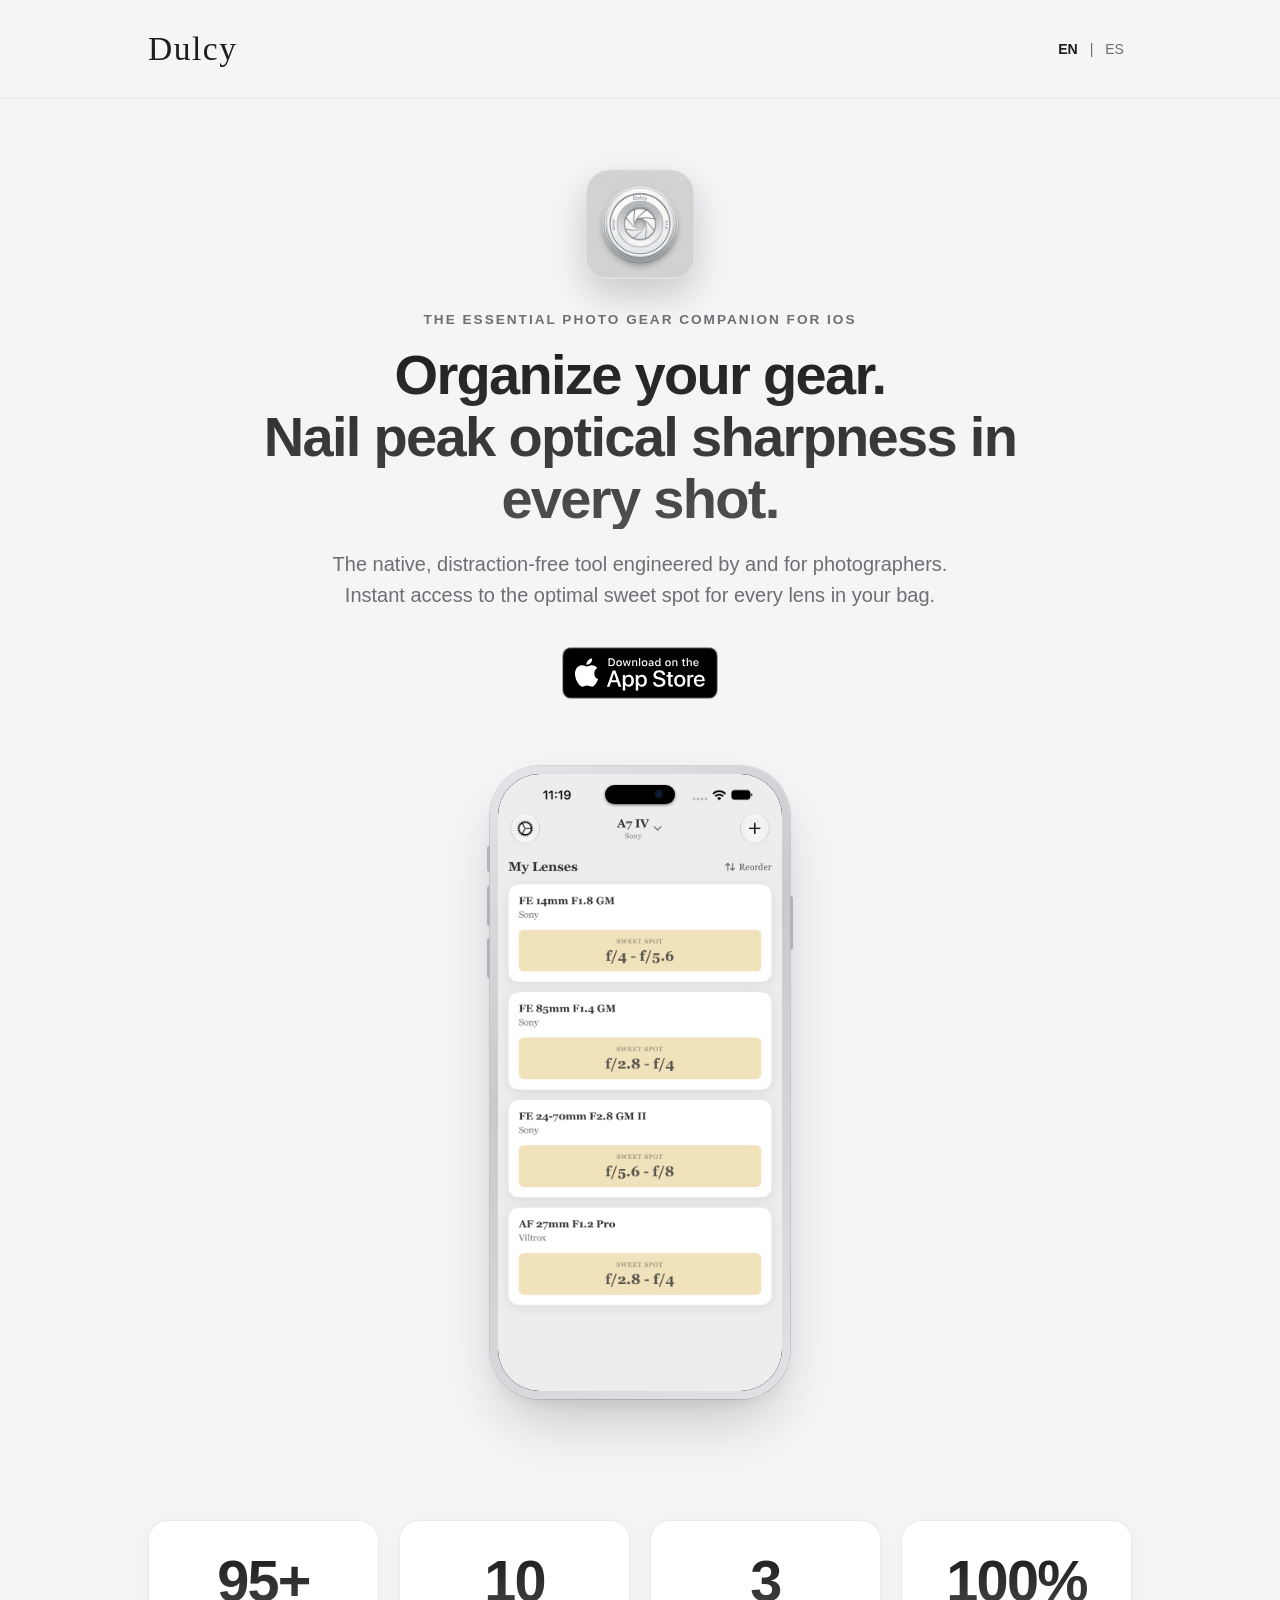
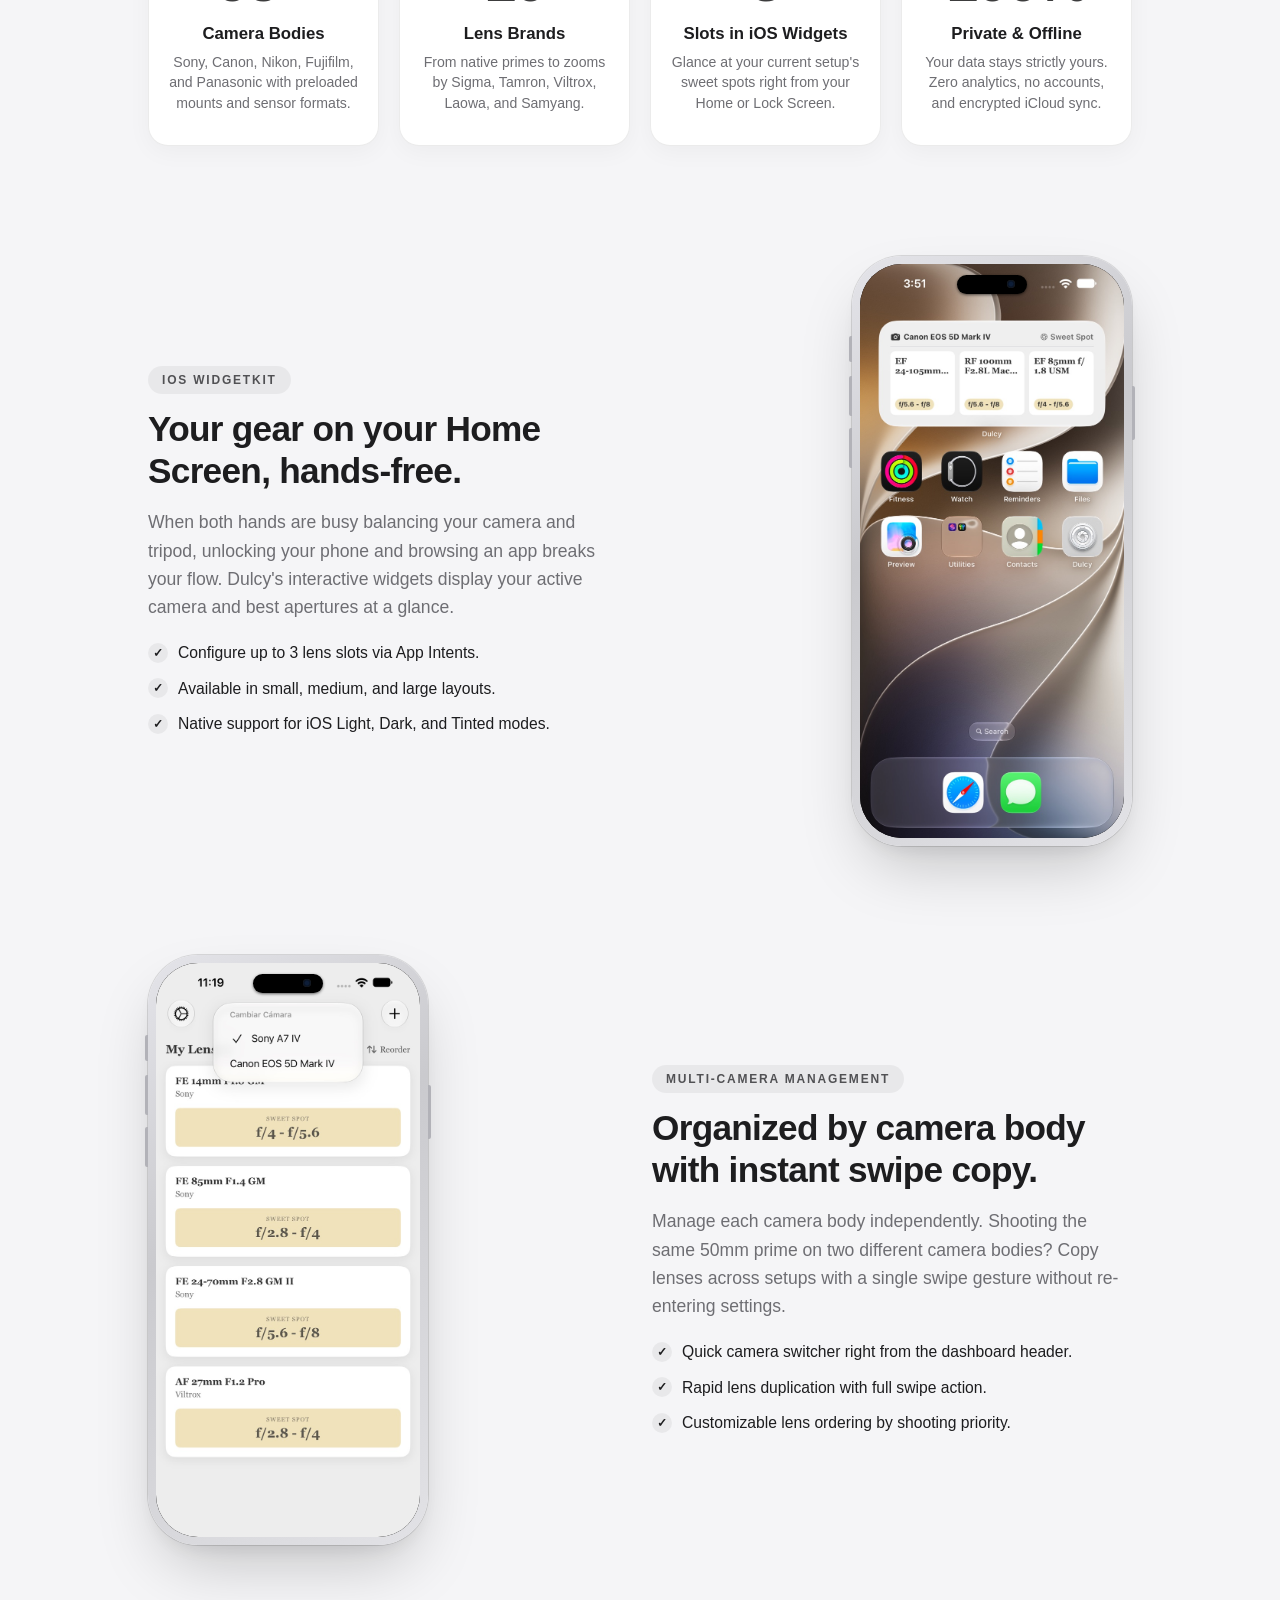
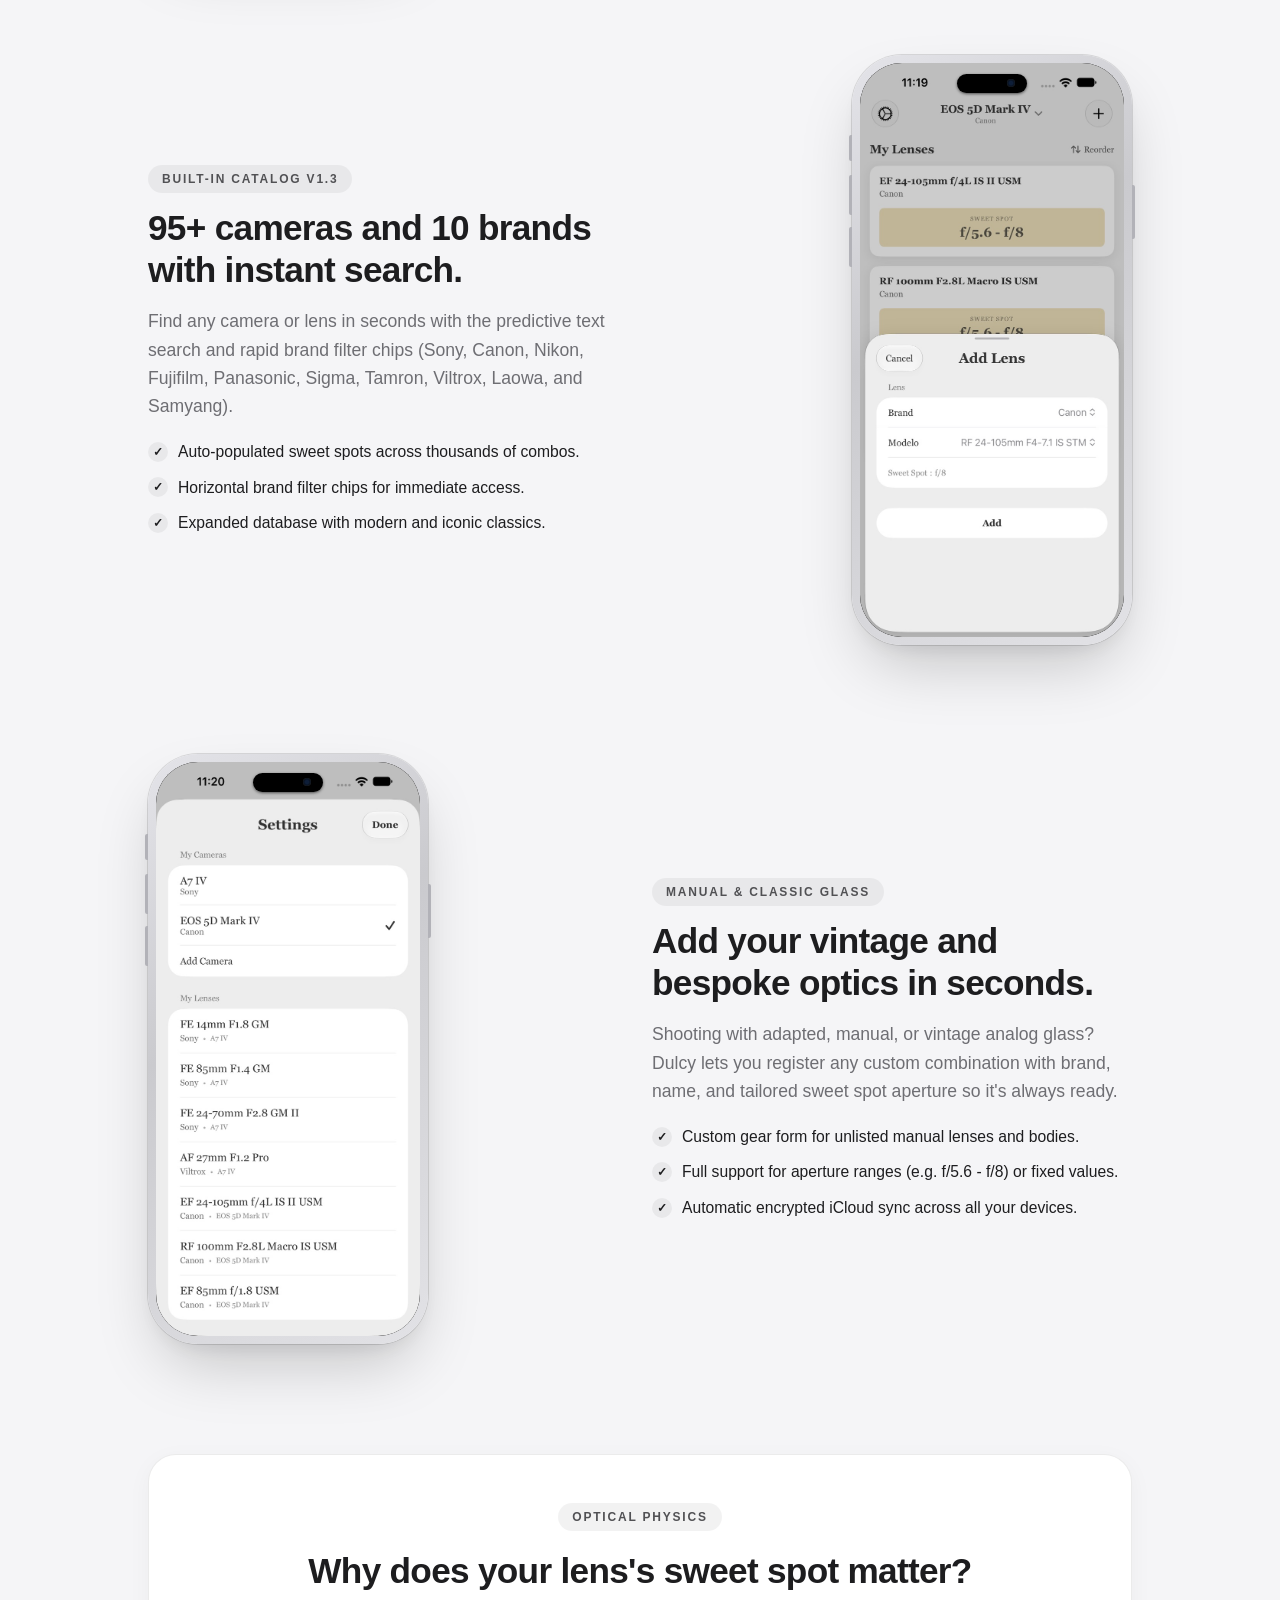
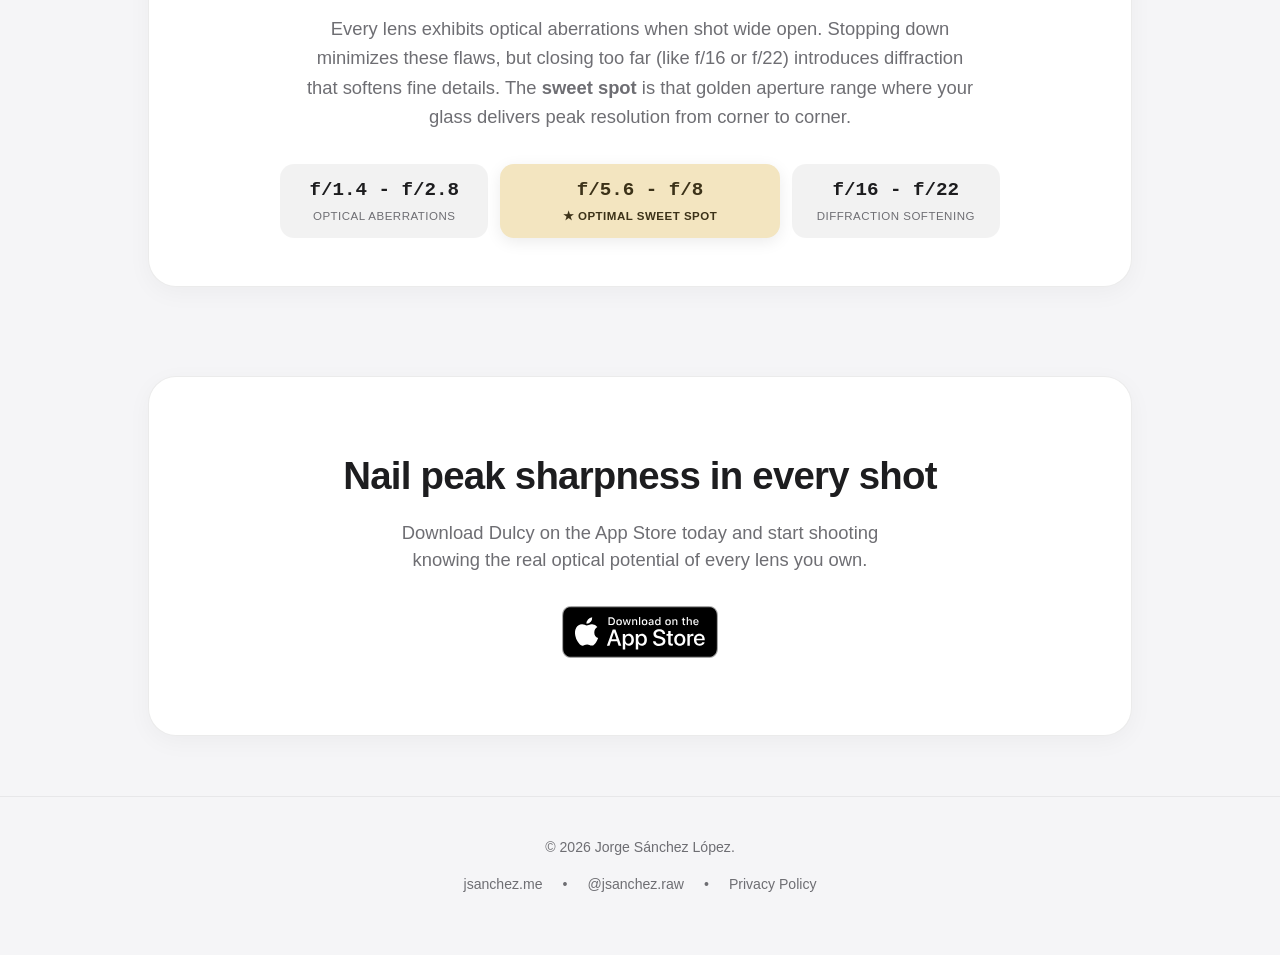
==== commit fb74a553: "feat(dulcy): integrate photorealistic iPhone frames and alternating narrative feature sections" ====
--- a/dulcy/index.html
+++ b/dulcy/index.html
@@ -42,21 +42,39 @@
         </div>
     </header>
 
-    <main class="container hero-section">
+    <main class="container">
         <!-- Hero Section -->
-        <div class="reveal">
-            <img src="img/dulcy_icon.png" alt="Dulcy app icon" class="hero-app-icon" width="120" height="120" fetchpriority="high">
+        <section class="hero-section reveal">
+            <div class="hero-icon-wrapper">
+                <img src="img/dulcy_icon.png" alt="Dulcy app icon" class="hero-app-icon" width="110" height="110" fetchpriority="high">
+            </div>
             <p class="hero-tagline">The Essential Photo Gear Companion for iOS</p>
-            <h2 class="hero-headline">Organize your gear. Nail peak optical sharpness in every shot.</h2>
+            <h2 class="hero-headline">Organize your gear.<br>Nail peak optical sharpness in every shot.</h2>
             <p class="hero-description">
-                The native, distraction-free tool engineered by and for photographers. Instant access to the optimal sweet spot for every lens in your bag—no cellular connection required, with interactive iOS widgets.
+                The native, distraction-free tool engineered by and for photographers. Instant access to the optimal sweet spot for every lens in your bag.
             </p>
             <div class="hero-cta">
                 <a href="https://apps.apple.com/app/dulcy/id6761924050" class="app-store-button" target="_blank" rel="noopener noreferrer">
-                    <img src="img/badge-download-on-the-app-store.svg" alt="Download on the App Store" width="168" height="56">
+                    <img src="img/badge-download-on-the-app-store.svg" alt="Download on the App Store" width="168" height="52">
                 </a>
             </div>
-        </div>
+
+            <!-- iPhone 18 Pro Hero Showcase -->
+            <div class="hero-device-wrapper">
+                <div class="iphone-device iphone-device-large">
+                    <div class="iphone-chassis">
+                        <div class="iphone-btn-power"></div>
+                        <div class="iphone-btn-action"></div>
+                        <div class="iphone-btn-vol-up"></div>
+                        <div class="iphone-btn-vol-down"></div>
+                        <div class="iphone-screen">
+                            <div class="iphone-island"></div>
+                            <img src="img/screenshot_01_eng.jpg" alt="Dulcy main dashboard showing optical sweet spots" width="300" height="651">
+                        </div>
+                    </div>
+                </div>
+            </div>
+        </section>
 
         <!-- Big Stats (Apple-style numbers) -->
         <section class="stats-section reveal">
@@ -82,146 +100,155 @@
             </div>
         </section>
 
-        <!-- Screenshots Gallery in iPhone 18 Mockups -->
-        <section class="section-header reveal">
-            <span class="section-tag">Design &amp; Experience</span>
-            <h3 class="section-title">Dulcy on your iPhone</h3>
-            <p class="section-subtitle">A refined editorial interface built for rapid glanceability on location.</p>
-        </section>
-
-        <div class="screenshots-section">
-            <div class="iphone-frame reveal stagger-1">
-                <div class="iphone-screen">
-                    <img src="img/screenshot_01_eng.jpg" alt="Dulcy - My Lenses with optical sweet spots" width="220" height="476" loading="lazy">
-                </div>
-                <span class="iphone-caption">Sweet Spots</span>
-            </div>
-
-            <div class="iphone-frame reveal stagger-2">
-                <div class="iphone-screen">
-                    <img src="img/screenshot_07_eng.jpg" alt="Dulcy - iOS Home Screen Widget" width="220" height="476" loading="lazy">
-                </div>
-                <span class="iphone-caption">Home Screen Widgets</span>
-            </div>
-
-            <div class="iphone-frame reveal stagger-3">
-                <div class="iphone-screen">
-                    <img src="img/screenshot_02_eng.jpg" alt="Dulcy - Fast camera switcher" width="220" height="476" loading="lazy">
-                </div>
-                <span class="iphone-caption">Camera Switcher</span>
-            </div>
-
-            <div class="iphone-frame reveal stagger-4">
-                <div class="iphone-screen">
-                    <img src="img/screenshot_03_eng.jpg" alt="Dulcy - Curated lens brands catalog" width="220" height="476" loading="lazy">
-                </div>
-                <span class="iphone-caption">Curated Catalog</span>
-            </div>
-
-            <div class="iphone-frame reveal stagger-5">
-                <div class="iphone-screen">
-                    <img src="img/screenshot_04_eng.jpg" alt="Dulcy - Adding lens with auto sweet spot" width="220" height="476" loading="lazy">
-                </div>
-                <span class="iphone-caption">Add Lens</span>
-            </div>
-
-            <div class="iphone-frame reveal stagger-6">
-                <div class="iphone-screen">
-                    <img src="img/screenshot_05_eng.jpg" alt="Dulcy - Camera bag and settings" width="220" height="476" loading="lazy">
-                </div>
-                <span class="iphone-caption">Camera Bag &amp; Setups</span>
-            </div>
-
-            <div class="iphone-frame reveal stagger-1">
-                <div class="iphone-screen">
-                    <img src="img/screenshot_06_eng.jpg" alt="Dulcy - Custom and vintage gear" width="220" height="476" loading="lazy">
-                </div>
-                <span class="iphone-caption">Custom &amp; Vintage Glass</span>
-            </div>
-        </div>
-
-        <!-- Deep Dive Stories -->
-        <section class="section-header reveal">
-            <span class="section-tag">Field Accuracy</span>
-            <h3 class="section-title">Crafted for your real photography workflow</h3>
-            <p class="section-subtitle">Every detail in Dulcy is designed to answer real questions behind the viewfinder.</p>
-        </section>
-
-        <div class="stories-grid">
-            <article class="story-card featured reveal">
-                <span class="section-tag">Optical Physics</span>
-                <h3>Why does your lens's sweet spot matter?</h3>
-                <p>
-                    Every photographic lens exhibits optical aberrations (spherical, chromatic, and coma) when wide open. Stopping down significantly reduces these flaws, but closing too far (like f/16 or f/22) introduces optical diffraction that irreversibly softens resolution and fine detail.
-                </p>
-                <p>
-                    The <strong>sweet spot</strong> is the sweet aperture range—typically 2 to 3 stops down from maximum aperture—where glass delivers its most breathtaking edge-to-edge sharpness. Dulcy gives you this optimal number instantly, saving you from guessing or consulting complex MTF charts in the middle of a shoot.
-                </p>
-            </article>
-
-            <article class="story-card reveal stagger-1">
+        <!-- Feature Row 1: Widgets on Home Screen (Text Left / iPhone Right) -->
+        <section class="feature-row reveal">
+            <div class="feature-content">
                 <span class="section-tag">iOS WidgetKit</span>
-                <h3>Your gear on your Home Screen, hands-free</h3>
-                <p>
-                    When both hands are busy balancing your camera and tripod, unlocking your phone and browsing an app breaks your flow. Dulcy's interactive widgets present your active camera and best apertures at a glance.
-                </p>
-                <p>
-                    Available in small, medium, and large layouts across your Home Screen or Lock Screen, fully optimized for iOS Light, Dark, and Tinted modes.
-                </p>
-            </article>
-
-            <article class="story-card reveal stagger-2">
-                <span class="section-tag">Smart Camera Bag</span>
-                <h3>Multi-body setups with instant swipe copy</h3>
-                <p>
-                    Switch active bodies in a single tap from the dashboard header. Shooting the same 50mm prime on two different camera bodies? Copy lenses across cameras with a simple swipe gesture without re-entering settings.
-                </p>
-                <p>
-                    Plus, easily register manual glass, vintage lenses, or bespoke bodies not in the catalog in just seconds.
-                </p>
-            </article>
-        </div>
-
-        <!-- Features Bento Grid -->
-        <section class="section-header reveal">
-            <span class="section-tag">Specifications</span>
-            <h3 class="section-title">Everything you need, nothing you don't</h3>
-            <p class="section-subtitle">No feature bloat, no subscription walls, no ads. A razor-sharp tool for demanding photographers.</p>
-        </section>
-
-        <div class="features-section">
-            <article class="feature-card reveal stagger-1">
-                <h3>Home Screen Widgets</h3>
-                <p>Glance at your active camera setup and optimal lens apertures right from your Home Screen or Lock Screen without opening the app.</p>
-            </article>
-            <article class="feature-card reveal stagger-2">
-                <h3>Optical Sweet Spots</h3>
-                <p>Quickly reference the exact aperture range where each of your lenses delivers peak sharpness and maximum optical contrast.</p>
-            </article>
-            <article class="feature-card reveal stagger-3">
-                <h3>Curated Catalog &amp; Search</h3>
-                <p>Built-in database with 95+ camera bodies and lenses from 10 top brands, featuring instant predictive search and brand filters.</p>
-            </article>
-            <article class="feature-card reveal stagger-4">
-                <h3>Multi-Camera Bag &amp; Copy</h3>
-                <p>Assign lenses to specific camera bodies, switch active bodies on the fly, and copy lenses between cameras with a simple swipe.</p>
-            </article>
-            <article class="feature-card reveal stagger-5">
-                <h3>Custom &amp; Vintage Gear</h3>
-                <p>Easily register manual, analog or vintage lenses and cameras not in the catalog, with your own tailored sweet spot values.</p>
-            </article>
-            <article class="feature-card reveal stagger-6">
-                <h3>Synced &amp; 100% Private</h3>
-                <p>End-to-end private iCloud sync across your devices. No accounts, no sign-ups, no tracking, and zero analytics—fully functional offline.</p>
-            </article>
-        </div>
-
-        <!-- Call To Action -->
+                <h3>Your gear on your Home Screen, hands-free.</h3>
+                <p>
+                    When both hands are busy balancing your camera and tripod, unlocking your phone and browsing an app breaks your flow. Dulcy's interactive widgets display your active camera and best apertures at a glance.
+                </p>
+                <ul class="feature-bullet-list">
+                    <li>Configure up to 3 lens slots via App Intents.</li>
+                    <li>Available in small, medium, and large layouts.</li>
+                    <li>Native support for iOS Light, Dark, and Tinted modes.</li>
+                </ul>
+            </div>
+            <div class="feature-visual">
+                <div class="iphone-device">
+                    <div class="iphone-chassis">
+                        <div class="iphone-btn-power"></div>
+                        <div class="iphone-btn-action"></div>
+                        <div class="iphone-btn-vol-up"></div>
+                        <div class="iphone-btn-vol-down"></div>
+                        <div class="iphone-screen">
+                            <div class="iphone-island"></div>
+                            <img src="img/screenshot_07_eng.jpg" alt="Dulcy interactive widget on iOS Home Screen" width="280" height="608" loading="lazy">
+                        </div>
+                    </div>
+                </div>
+            </div>
+        </section>
+
+        <!-- Feature Row 2: Multi-Camera Bag (iPhone Left / Text Right) -->
+        <section class="feature-row reverse reveal">
+            <div class="feature-content">
+                <span class="section-tag">Multi-Camera Management</span>
+                <h3>Organized by camera body with instant swipe copy.</h3>
+                <p>
+                    Manage each camera body independently. Shooting the same 50mm prime on two different camera bodies? Copy lenses across setups with a single swipe gesture without re-entering settings.
+                </p>
+                <ul class="feature-bullet-list">
+                    <li>Quick camera switcher right from the dashboard header.</li>
+                    <li>Rapid lens duplication with full swipe action.</li>
+                    <li>Customizable lens ordering by shooting priority.</li>
+                </ul>
+            </div>
+            <div class="feature-visual">
+                <div class="iphone-device">
+                    <div class="iphone-chassis">
+                        <div class="iphone-btn-power"></div>
+                        <div class="iphone-btn-action"></div>
+                        <div class="iphone-btn-vol-up"></div>
+                        <div class="iphone-btn-vol-down"></div>
+                        <div class="iphone-screen">
+                            <div class="iphone-island"></div>
+                            <img src="img/screenshot_02_eng.jpg" alt="Quick camera switcher in Dulcy" width="280" height="608" loading="lazy">
+                        </div>
+                    </div>
+                </div>
+            </div>
+        </section>
+
+        <!-- Feature Row 3: Curated Catalog & Search (Text Left / iPhone Right) -->
+        <section class="feature-row reveal">
+            <div class="feature-content">
+                <span class="section-tag">Built-in Catalog v1.3</span>
+                <h3>95+ cameras and 10 brands with instant search.</h3>
+                <p>
+                    Find any camera or lens in seconds with the predictive text search and rapid brand filter chips (Sony, Canon, Nikon, Fujifilm, Panasonic, Sigma, Tamron, Viltrox, Laowa, and Samyang).
+                </p>
+                <ul class="feature-bullet-list">
+                    <li>Auto-populated sweet spots across thousands of combos.</li>
+                    <li>Horizontal brand filter chips for immediate access.</li>
+                    <li>Expanded database with modern and iconic classics.</li>
+                </ul>
+            </div>
+            <div class="feature-visual">
+                <div class="iphone-device">
+                    <div class="iphone-chassis">
+                        <div class="iphone-btn-power"></div>
+                        <div class="iphone-btn-action"></div>
+                        <div class="iphone-btn-vol-up"></div>
+                        <div class="iphone-btn-vol-down"></div>
+                        <div class="iphone-screen">
+                            <div class="iphone-island"></div>
+                            <img src="img/screenshot_04_eng.jpg" alt="Adding lens sheet with auto-filled sweet spot" width="280" height="608" loading="lazy">
+                        </div>
+                    </div>
+                </div>
+            </div>
+        </section>
+
+        <!-- Feature Row 4: Custom & Vintage Glass (iPhone Left / Text Right) -->
+        <section class="feature-row reverse reveal">
+            <div class="feature-content">
+                <span class="section-tag">Manual &amp; Classic Glass</span>
+                <h3>Add your vintage and bespoke optics in seconds.</h3>
+                <p>
+                    Shooting with adapted, manual, or vintage analog glass? Dulcy lets you register any custom combination with brand, name, and tailored sweet spot aperture so it's always ready.
+                </p>
+                <ul class="feature-bullet-list">
+                    <li>Custom gear form for unlisted manual lenses and bodies.</li>
+                    <li>Full support for aperture ranges (e.g. f/5.6 - f/8) or fixed values.</li>
+                    <li>Automatic encrypted iCloud sync across all your devices.</li>
+                </ul>
+            </div>
+            <div class="feature-visual">
+                <div class="iphone-device">
+                    <div class="iphone-chassis">
+                        <div class="iphone-btn-power"></div>
+                        <div class="iphone-btn-action"></div>
+                        <div class="iphone-btn-vol-up"></div>
+                        <div class="iphone-btn-vol-down"></div>
+                        <div class="iphone-screen">
+                            <div class="iphone-island"></div>
+                            <img src="img/screenshot_06_eng.jpg" alt="Custom lens registration sheet for vintage glass" width="280" height="608" loading="lazy">
+                        </div>
+                    </div>
+                </div>
+            </div>
+        </section>
+
+        <!-- Optical Science Banner -->
+        <section class="optical-science-card reveal">
+            <span class="section-tag">Optical Physics</span>
+            <h3>Why does your lens's sweet spot matter?</h3>
+            <p>
+                Every lens exhibits optical aberrations when shot wide open. Stopping down minimizes these flaws, but closing too far (like f/16 or f/22) introduces diffraction that softens fine details. The <strong>sweet spot</strong> is that golden aperture range where your glass delivers peak resolution from corner to corner.
+            </p>
+            <div class="aperture-scale">
+                <div class="aperture-step">
+                    <span class="aperture-val">f/1.4 - f/2.8</span>
+                    <span class="aperture-note">Optical Aberrations</span>
+                </div>
+                <div class="aperture-step optimal">
+                    <span class="aperture-val">f/5.6 - f/8</span>
+                    <span class="aperture-note">★ Optimal Sweet Spot</span>
+                </div>
+                <div class="aperture-step">
+                    <span class="aperture-val">f/16 - f/22</span>
+                    <span class="aperture-note">Diffraction Softening</span>
+                </div>
+            </div>
+        </section>
+
+        <!-- Call to Action -->
         <section class="cta-section reveal">
             <h2>Nail peak sharpness in every shot</h2>
             <p>Download Dulcy on the App Store today and start shooting knowing the real optical potential of every lens you own.</p>
             <a href="https://apps.apple.com/app/dulcy/id6761924050" class="app-store-button" target="_blank" rel="noopener noreferrer">
-                <img src="img/badge-download-on-the-app-store.svg" alt="Download on the App Store" width="168" height="56">
+                <img src="img/badge-download-on-the-app-store.svg" alt="Download on the App Store" width="168" height="52">
             </a>
         </section>
     </main>
@@ -257,7 +284,6 @@
                     observer.observe(el);
                 });
             } else {
-                // Fallback for older browsers
                 reveals.forEach(function (el) {
                     el.classList.add('is-visible');
                 });
--- a/dulcy/styles.css
+++ b/dulcy/styles.css
@@ -1,33 +1,41 @@
-/* Custom Properties */
+/* Custom Properties & Apple-inspired Theme */
 :root {
-  --bg-color: #EDEDED;
-  --text-color: #222222;
-  --text-muted: #666666;
-  --card-bg: rgba(255, 255, 255, 0.95);
-  --card-border: rgba(0, 0, 0, 0.06);
-  --accent-color: #222222;
+  --bg-color: #f5f5f7;
+  --text-color: #1d1d1f;
+  --text-muted: #6e6e73;
+  --card-bg: #ffffff;
+  --card-border: rgba(0, 0, 0, 0.08);
+  --card-shadow: 0 6px 24px rgba(0, 0, 0, 0.04);
   --tag-bg: rgba(0, 0, 0, 0.05);
-  --stat-number-color: #111111;
-  --iphone-chassis: linear-gradient(145deg, #e4e4e7 0%, #cacace 50%, #e4e4e7 100%);
-  --iphone-border: rgba(0, 0, 0, 0.12);
-  --iphone-shadow: 0 25px 50px -12px rgba(0, 0, 0, 0.18), 0 10px 20px -8px rgba(0, 0, 0, 0.08);
-  --scrollbar-thumb: rgba(0, 0, 0, 0.2);
+  --tag-color: #515154;
+  --stat-gradient: linear-gradient(180deg, #1d1d1f 0%, #434344 100%);
+  --headline-gradient: linear-gradient(180deg, #1d1d1f 0%, #515154 100%);
+  --iphone-chassis-bg: linear-gradient(145deg, #e4e4e9 0%, #cacace 40%, #e2e2e6 100%);
+  --iphone-rim: rgba(0, 0, 0, 0.12);
+  --iphone-button-bg: #b2b2b8;
+  --iphone-shadow: 0 30px 65px -15px rgba(0, 0, 0, 0.22), 0 10px 24px -10px rgba(0, 0, 0, 0.1);
+  --badge-sweet-spot: #f3e5c0;
+  --badge-sweet-spot-text: #3c3218;
 }
 
 @media (prefers-color-scheme: dark) {
   :root {
-    --bg-color: #1c1c1e;
-    --text-color: #f2f2f7;
-    --text-muted: #a1a1aa;
-    --card-bg: rgba(44, 44, 46, 0.7);
+    --bg-color: #000000;
+    --text-color: #f5f5f7;
+    --text-muted: #86868b;
+    --card-bg: #161618;
     --card-border: rgba(255, 255, 255, 0.08);
-    --accent-color: #f2f2f7;
-    --tag-bg: rgba(255, 255, 255, 0.1);
-    --stat-number-color: #ffffff;
-    --iphone-chassis: linear-gradient(145deg, #3a3a3c 0%, #242426 50%, #3a3a3c 100%);
-    --iphone-border: rgba(255, 255, 255, 0.15);
-    --iphone-shadow: 0 30px 60px -15px rgba(0, 0, 0, 0.7), 0 12px 24px -8px rgba(0, 0, 0, 0.5);
-    --scrollbar-thumb: rgba(255, 255, 255, 0.2);
+    --card-shadow: 0 6px 30px rgba(0, 0, 0, 0.6);
+    --tag-bg: rgba(255, 255, 255, 0.08);
+    --tag-color: #a1a1a6;
+    --stat-gradient: linear-gradient(180deg, #ffffff 0%, #a1a1a6 100%);
+    --headline-gradient: linear-gradient(180deg, #ffffff 0%, #b0b0b5 100%);
+    --iphone-chassis-bg: linear-gradient(145deg, #3a3a3d 0%, #1e1e20 40%, #323235 100%);
+    --iphone-rim: rgba(255, 255, 255, 0.14);
+    --iphone-button-bg: #48484c;
+    --iphone-shadow: 0 35px 80px -15px rgba(0, 0, 0, 0.85), 0 10px 25px -8px rgba(0, 0, 0, 0.6);
+    --badge-sweet-spot: #423b28;
+    --badge-sweet-spot-text: #f5e4bd;
   }
 }
 
@@ -42,37 +50,40 @@
 }
 
 body {
-  font-family: Georgia, -apple-system, BlinkMacSystemFont, serif;
+  font-family: -apple-system, BlinkMacSystemFont, "SF Pro Text", "SF Pro Display", "Helvetica Neue", Helvetica, Arial, sans-serif;
   background-color: var(--bg-color);
   color: var(--text-color);
-  line-height: 1.6;
+  line-height: 1.5;
   -webkit-font-smoothing: antialiased;
   -moz-osx-font-smoothing: grayscale;
   transition: background-color 0.3s ease, color 0.3s ease;
   overflow-x: hidden;
 }
 
+/* Layout Containers */
 .container {
-  max-width: 960px;
+  max-width: 1040px;
   margin: 0 auto;
-  padding: 0 24px;
-}
-
-/* Header & Navigation */
+  padding: 0 28px;
+}
+
+/* Header */
 header {
-  padding: 36px 0;
-  border-bottom: 1px solid rgba(128, 128, 128, 0.15);
+  padding: 24px 0;
+  border-bottom: 1px solid rgba(128, 128, 128, 0.12);
+  backdrop-filter: blur(20px);
+  -webkit-backdrop-filter: blur(20px);
 }
 
 .header-container {
   display: flex;
   justify-content: space-between;
   align-items: center;
-  position: relative;
 }
 
 .brand-title {
-  font-size: 2.2rem;
+  font-family: Georgia, serif;
+  font-size: 2.1rem;
   font-weight: normal;
   letter-spacing: 1.5px;
 }
@@ -83,71 +94,75 @@
 }
 
 .lang-switcher {
-  font-size: 0.9rem;
-  opacity: 0.75;
-  font-family: -apple-system, BlinkMacSystemFont, "SF Pro Text", sans-serif;
+  font-size: 0.88rem;
+  font-weight: 500;
+  color: var(--text-muted);
 }
 
 .lang-switcher a {
-  color: var(--text-color);
+  color: var(--text-muted);
   text-decoration: none;
-  padding: 2px 6px;
-  border-radius: 4px;
-  transition: opacity 0.2s ease;
+  padding: 4px 8px;
+  border-radius: 6px;
+  transition: color 0.2s ease;
 }
 
 .lang-switcher a:hover {
-  text-decoration: underline;
+  color: var(--text-color);
 }
 
 .lang-switcher a.active {
-  font-weight: 700;
-  opacity: 1;
+  color: var(--text-color);
+  font-weight: 700;
 }
 
 /* Hero Section */
-main.hero-section {
-  padding: 70px 0 40px 0;
+.hero-section {
+  padding: 70px 0 60px 0;
   text-align: center;
 }
 
+.hero-icon-wrapper {
+  margin-bottom: 24px;
+}
+
 .hero-app-icon {
-  width: 120px;
-  height: 120px;
-  border-radius: 26px;
-  box-shadow: 0 16px 36px rgba(0, 0, 0, 0.22);
-  margin-bottom: 32px;
-  transition: transform 0.35s cubic-bezier(0.16, 1, 0.3, 1), box-shadow 0.35s ease;
+  width: 110px;
+  height: 110px;
+  border-radius: 25px;
+  box-shadow: 0 16px 36px rgba(0, 0, 0, 0.18);
+  transition: transform 0.35s cubic-bezier(0.16, 1, 0.3, 1);
 }
 
 .hero-app-icon:hover {
-  transform: scale(1.05) translateY(-4px);
-  box-shadow: 0 22px 44px rgba(0, 0, 0, 0.28);
+  transform: scale(1.05) translateY(-3px);
 }
 
 .hero-tagline {
-  font-size: 0.95rem;
+  font-size: 0.85rem;
   text-transform: uppercase;
   letter-spacing: 2px;
-  color: var(--text-muted);
-  font-family: -apple-system, BlinkMacSystemFont, "SF Pro Text", sans-serif;
-  margin-bottom: 12px;
   font-weight: 600;
+  color: var(--text-muted);
+  margin-bottom: 14px;
 }
 
 .hero-headline {
-  font-size: 3rem;
-  line-height: 1.15;
-  font-weight: normal;
-  letter-spacing: -0.5px;
-  max-width: 780px;
+  font-size: 3.5rem;
+  font-weight: 700;
+  letter-spacing: -0.03em;
+  line-height: 1.1;
+  max-width: 860px;
   margin: 0 auto 20px auto;
+  background: var(--headline-gradient);
+  -webkit-background-clip: text;
+  -webkit-text-fill-color: transparent;
 }
 
 .hero-description {
   font-size: 1.25rem;
-  line-height: 1.6;
-  max-width: 640px;
+  line-height: 1.55;
+  max-width: 620px;
   margin: 0 auto 36px auto;
   color: var(--text-muted);
 }
@@ -167,278 +182,368 @@
 }
 
 .app-store-button img {
+  height: 52px;
+  width: auto;
+}
+
+.hero-device-wrapper {
+  margin-top: 20px;
+  display: flex;
+  justify-content: center;
+}
+
+/* iPhone 18 Pro Real Hardware Frame */
+.iphone-device {
+  position: relative;
+  width: 280px;
+  max-width: 100%;
+  margin: 0 auto;
+}
+
+.iphone-device-large {
+  width: 300px;
+}
+
+.iphone-chassis {
+  position: relative;
+  background: var(--iphone-chassis-bg);
+  padding: 8px;
+  border-radius: 50px;
+  box-shadow:
+    0 0 0 1px var(--iphone-rim),
+    var(--iphone-shadow);
+  transition: transform 0.35s cubic-bezier(0.16, 1, 0.3, 1), box-shadow 0.35s ease;
+}
+
+.iphone-chassis:hover {
+  transform: translateY(-6px) scale(1.02);
+}
+
+/* Hardware Buttons */
+.iphone-btn-power {
+  position: absolute;
+  right: -3px;
+  top: 130px;
+  width: 3px;
   height: 54px;
-  width: auto;
-}
-
-/* Stat Callouts (Apple-inspired numbers) */
+  background: var(--iphone-button-bg);
+  border-radius: 0 2px 2px 0;
+}
+
+.iphone-btn-action {
+  position: absolute;
+  left: -3px;
+  top: 80px;
+  width: 3px;
+  height: 26px;
+  background: var(--iphone-button-bg);
+  border-radius: 2px 0 0 2px;
+}
+
+.iphone-btn-vol-up {
+  position: absolute;
+  left: -3px;
+  top: 120px;
+  width: 3px;
+  height: 40px;
+  background: var(--iphone-button-bg);
+  border-radius: 2px 0 0 2px;
+}
+
+.iphone-btn-vol-down {
+  position: absolute;
+  left: -3px;
+  top: 172px;
+  width: 3px;
+  height: 40px;
+  background: var(--iphone-button-bg);
+  border-radius: 2px 0 0 2px;
+}
+
+/* Screen Display */
+.iphone-screen {
+  position: relative;
+  overflow: hidden;
+  border-radius: 42px;
+  background: #000;
+  line-height: 0;
+  aspect-ratio: 690 / 1499;
+  box-shadow: inset 0 0 0 1.5px rgba(0, 0, 0, 0.4);
+}
+
+.iphone-screen img {
+  width: 100%;
+  height: 100%;
+  object-fit: cover;
+  display: block;
+}
+
+/* Dynamic Island */
+.iphone-island {
+  position: absolute;
+  top: 11px;
+  left: 50%;
+  transform: translateX(-50%);
+  width: 70px;
+  height: 19px;
+  background: #000000;
+  border-radius: 20px;
+  z-index: 6;
+  box-shadow: 0 1px 3px rgba(0, 0, 0, 0.6);
+  pointer-events: none;
+}
+
+.iphone-island::after {
+  content: "";
+  position: absolute;
+  right: 12px;
+  top: 5px;
+  width: 8px;
+  height: 8px;
+  border-radius: 50%;
+  background: radial-gradient(circle, #0e1e38 30%, #050a12 70%);
+  box-shadow: inset 0 0 1px rgba(255, 255, 255, 0.25);
+}
+
+/* Apple-Style Stats Numbers */
 .stats-section {
   display: grid;
-  grid-template-columns: repeat(auto-fit, minmax(200px, 1fr));
-  gap: 24px;
-  margin: 60px 0 80px 0;
-  padding: 40px 24px;
+  grid-template-columns: repeat(4, 1fr);
+  gap: 20px;
+  margin: 60px 0 100px 0;
+}
+
+.stat-card {
   background: var(--card-bg);
   border: 1px solid var(--card-border);
   border-radius: 20px;
-  box-shadow: 0 8px 30px rgba(0, 0, 0, 0.04);
+  padding: 32px 20px;
   text-align: center;
-}
-
-.stat-card {
-  padding: 12px 16px;
+  box-shadow: var(--card-shadow);
+  transition: transform 0.25s ease;
+}
+
+.stat-card:hover {
+  transform: translateY(-3px);
 }
 
 .stat-number {
   display: block;
   font-size: 3.6rem;
-  font-weight: 700;
+  font-weight: 800;
+  letter-spacing: -0.03em;
   line-height: 1;
-  letter-spacing: -1.5px;
-  font-family: -apple-system, BlinkMacSystemFont, "SF Pro Display", sans-serif;
-  color: var(--stat-number-color);
-  margin-bottom: 8px;
+  margin-bottom: 10px;
+  background: var(--stat-gradient);
+  -webkit-background-clip: text;
+  -webkit-text-fill-color: transparent;
 }
 
 .stat-label {
   display: block;
   font-size: 1.05rem;
   font-weight: 600;
+  color: var(--text-color);
   margin-bottom: 6px;
-  color: var(--text-color);
 }
 
 .stat-desc {
-  font-size: 0.9rem;
+  font-size: 0.88rem;
+  color: var(--text-muted);
   line-height: 1.45;
-  color: var(--text-muted);
-  max-width: 200px;
-  margin: 0 auto;
-}
-
-/* Gallery Section Header */
-.section-header {
-  text-align: center;
-  max-width: 720px;
-  margin: 80px auto 36px auto;
-}
-
+}
+
+/* Section Tag & Headers */
 .section-tag {
   display: inline-block;
-  font-size: 0.8rem;
+  font-size: 0.75rem;
   text-transform: uppercase;
-  letter-spacing: 1.5px;
-  font-weight: 700;
-  padding: 4px 12px;
-  border-radius: 20px;
+  letter-spacing: 1.8px;
+  font-weight: 700;
+  padding: 5px 14px;
+  border-radius: 30px;
   background: var(--tag-bg);
-  color: var(--text-muted);
-  font-family: -apple-system, BlinkMacSystemFont, "SF Pro Text", sans-serif;
+  color: var(--tag-color);
   margin-bottom: 14px;
 }
 
-.section-title {
-  font-size: 2.3rem;
-  font-weight: normal;
+/* Alternating Feature Rows (Apple Story Showcase) */
+.feature-row {
+  display: flex;
+  align-items: center;
+  justify-content: space-between;
+  gap: 70px;
+  margin: 110px 0;
+}
+
+.feature-row.reverse {
+  flex-direction: row-reverse;
+}
+
+.feature-content {
+  flex: 1;
+  max-width: 480px;
+}
+
+.feature-content h3 {
+  font-size: 2.2rem;
+  font-weight: 700;
+  letter-spacing: -0.02em;
   line-height: 1.2;
-  margin-bottom: 14px;
-  letter-spacing: -0.5px;
-}
-
-.section-subtitle {
-  font-size: 1.15rem;
-  color: var(--text-muted);
-  line-height: 1.55;
-}
-
-/* Screenshots Gallery with iPhone 18 Mockup Frame */
-.screenshots-section {
-  display: flex;
-  gap: 24px;
-  margin: 20px 0 70px 0;
-  overflow-x: auto;
-  padding: 20px 12px 36px 12px;
-  scroll-snap-type: x mandatory;
-  -webkit-overflow-scrolling: touch;
-  scrollbar-width: thin;
-  scrollbar-color: var(--scrollbar-thumb) transparent;
-}
-
-.screenshots-section::-webkit-scrollbar {
-  height: 6px;
-}
-
-.screenshots-section::-webkit-scrollbar-track {
-  background: transparent;
-}
-
-.screenshots-section::-webkit-scrollbar-thumb {
-  background: var(--scrollbar-thumb);
-  border-radius: 3px;
-}
-
-/* iPhone 18 Pro Hardware Frame */
-.iphone-frame {
-  flex: 0 0 236px;
-  width: 236px;
-  background: var(--iphone-chassis);
-  padding: 8px;
-  border-radius: 46px;
-  border: 1px solid var(--iphone-border);
-  box-shadow: var(--iphone-shadow);
-  scroll-snap-align: center;
-  transition: transform 0.4s cubic-bezier(0.16, 1, 0.3, 1), box-shadow 0.4s ease;
-  text-align: center;
-}
-
-.iphone-frame:hover {
-  transform: translateY(-8px) scale(1.02);
-  box-shadow: 0 35px 70px -15px rgba(0, 0, 0, 0.35);
-}
-
-.iphone-screen {
-  position: relative;
-  overflow: hidden;
-  border-radius: 38px;
-  background: #000;
-  line-height: 0;
-  box-shadow: inset 0 0 0 1px rgba(0, 0, 0, 0.35);
-}
-
-.iphone-screen img {
-  display: block;
-  width: 100%;
-  height: auto;
-  border-radius: 38px;
-}
-
-.iphone-caption {
-  display: block;
-  font-size: 0.8rem;
-  letter-spacing: 0.8px;
-  text-transform: uppercase;
-  margin-top: 14px;
-  color: var(--text-muted);
-  font-weight: 600;
-  font-family: -apple-system, BlinkMacSystemFont, "SF Pro Text", sans-serif;
-}
-
-/* Deep Dive Stories (Apple-style narrative blocks) */
-.stories-grid {
-  display: grid;
-  grid-template-columns: repeat(auto-fit, minmax(380px, 1fr));
-  gap: 28px;
-  margin: 40px 0 80px 0;
-}
-
-.story-card {
+  margin-bottom: 16px;
+  color: var(--text-color);
+}
+
+.feature-content p {
+  font-size: 1.1rem;
+  color: var(--text-muted);
+  line-height: 1.6;
+  margin-bottom: 20px;
+}
+
+.feature-bullet-list {
+  list-style: none;
+  display: flex;
+  flex-direction: column;
+  gap: 12px;
+}
+
+.feature-bullet-list li {
+  font-size: 0.98rem;
+  color: var(--text-color);
+  display: flex;
+  align-items: center;
+  gap: 10px;
+}
+
+.feature-bullet-list li::before {
+  content: "✓";
+  display: inline-flex;
+  align-items: center;
+  justify-content: center;
+  width: 20px;
+  height: 20px;
+  border-radius: 50%;
+  background: var(--tag-bg);
+  color: var(--text-color);
+  font-size: 0.75rem;
+  font-weight: 700;
+  flex-shrink: 0;
+}
+
+.feature-visual {
+  flex: 0 0 280px;
+  display: flex;
+  justify-content: center;
+}
+
+/* Full Width Optical Science Banner */
+.optical-science-card {
   background: var(--card-bg);
   border: 1px solid var(--card-border);
-  padding: 40px;
-  border-radius: 20px;
-  box-shadow: 0 4px 20px rgba(0, 0, 0, 0.03);
-  text-align: left;
-  transition: transform 0.3s ease, box-shadow 0.3s ease;
-}
-
-.story-card:hover {
-  transform: translateY(-3px);
-  box-shadow: 0 12px 32px rgba(0, 0, 0, 0.07);
-}
-
-.story-card.featured {
-  grid-column: 1 / -1;
-}
-
-.story-card h3 {
-  font-size: 1.65rem;
-  font-weight: normal;
-  margin-bottom: 12px;
-  line-height: 1.25;
-}
-
-.story-card p {
-  font-size: 1.08rem;
-  color: var(--text-muted);
-  line-height: 1.65;
-  margin-bottom: 14px;
-}
-
-.story-card p:last-child {
-  margin-bottom: 0;
-}
-
-/* Features Bento Grid */
-.features-section {
-  display: grid;
-  grid-template-columns: repeat(auto-fit, minmax(280px, 1fr));
-  gap: 24px;
-  margin-top: 36px;
-  margin-bottom: 80px;
-}
-
-.feature-card {
+  border-radius: 28px;
+  padding: 48px 40px;
+  margin: 90px 0;
+  box-shadow: var(--card-shadow);
+  text-align: center;
+}
+
+.optical-science-card h3 {
+  font-size: 2.2rem;
+  font-weight: 700;
+  letter-spacing: -0.02em;
+  margin-bottom: 16px;
+}
+
+.optical-science-card p {
+  font-size: 1.15rem;
+  color: var(--text-muted);
+  line-height: 1.6;
+  max-width: 680px;
+  margin: 0 auto 32px auto;
+}
+
+.aperture-scale {
+  display: flex;
+  justify-content: center;
+  align-items: center;
+  gap: 12px;
+  flex-wrap: wrap;
+  max-width: 720px;
+  margin: 0 auto;
+}
+
+.aperture-step {
+  padding: 12px 16px;
+  border-radius: 14px;
+  background: var(--tag-bg);
+  text-align: center;
+  flex: 1;
+  min-width: 110px;
+}
+
+.aperture-val {
+  font-family: -apple-system, BlinkMacSystemFont, "SF Pro Text", monospace;
+  font-size: 1.2rem;
+  font-weight: 700;
+  display: block;
+}
+
+.aperture-note {
+  font-size: 0.72rem;
+  text-transform: uppercase;
+  letter-spacing: 0.5px;
+  color: var(--text-muted);
+  margin-top: 4px;
+  display: block;
+}
+
+.aperture-step.optimal {
+  background: var(--badge-sweet-spot);
+  color: var(--badge-sweet-spot-text);
+  box-shadow: 0 4px 16px rgba(0, 0, 0, 0.08);
+  flex: 1.4;
+}
+
+.aperture-step.optimal .aperture-note {
+  color: var(--badge-sweet-spot-text);
+  font-weight: 700;
+}
+
+/* Call to Action */
+.cta-section {
+  text-align: center;
+  padding: 70px 32px;
+  margin: 80px 0 60px 0;
   background: var(--card-bg);
   border: 1px solid var(--card-border);
-  padding: 32px;
-  border-radius: 16px;
-  box-shadow: 0 4px 16px rgba(0, 0, 0, 0.03);
-  text-align: left;
-  transition: transform 0.25s ease, box-shadow 0.25s ease;
-}
-
-.feature-card:hover {
-  transform: translateY(-3px);
-  box-shadow: 0 10px 24px rgba(0, 0, 0, 0.06);
-}
-
-.feature-card h3 {
-  font-size: 1.35rem;
-  font-weight: normal;
-  margin-bottom: 10px;
-  color: var(--text-color);
-}
-
-.feature-card p {
-  color: var(--text-muted);
-  font-size: 1.02rem;
-  line-height: 1.55;
-}
-
-/* Final Call To Action (CTA) */
-.cta-section {
-  text-align: center;
-  padding: 60px 32px;
-  margin: 60px 0 40px 0;
-  background: var(--card-bg);
-  border: 1px solid var(--card-border);
-  border-radius: 24px;
-  box-shadow: 0 12px 36px rgba(0, 0, 0, 0.04);
+  border-radius: 28px;
+  box-shadow: var(--card-shadow);
 }
 
 .cta-section h2 {
-  font-size: 2.2rem;
-  font-weight: normal;
+  font-size: 2.4rem;
+  font-weight: 700;
+  letter-spacing: -0.02em;
   margin-bottom: 14px;
-  line-height: 1.25;
 }
 
 .cta-section p {
   font-size: 1.15rem;
   color: var(--text-muted);
-  max-width: 580px;
+  max-width: 540px;
   margin: 0 auto 32px auto;
+  line-height: 1.5;
 }
 
 /* Footer */
 footer {
-  margin-top: 80px;
+  margin-top: 60px;
   padding: 40px 0 60px 0;
   text-align: center;
-  font-size: 0.9rem;
-  color: var(--text-muted);
-  border-top: 1px solid rgba(128, 128, 128, 0.15);
-  font-family: -apple-system, BlinkMacSystemFont, "SF Pro Text", sans-serif;
+  font-size: 0.88rem;
+  color: var(--text-muted);
+  border-top: 1px solid rgba(128, 128, 128, 0.12);
 }
 
 .footer-content {
@@ -450,63 +555,51 @@
 .footer-links {
   display: flex;
   justify-content: center;
-  gap: 16px;
+  gap: 20px;
   flex-wrap: wrap;
 }
 
 .footer-links a {
-  color: var(--text-color);
+  color: var(--text-muted);
   text-decoration: none;
-  opacity: 0.85;
+  transition: color 0.2s ease;
 }
 
 .footer-links a:hover {
-  text-decoration: underline;
-  opacity: 1;
-}
-
-/* Privacy specific styles */
+  color: var(--text-color);
+}
+
+/* Privacy Page Specific */
 .privacy-content {
+  padding: 60px 0;
   max-width: 760px;
-  padding: 60px 0;
 }
 
 .privacy-content h1 {
-  font-size: 2.4rem;
-  margin-bottom: 24px;
-  font-weight: normal;
+  font-size: 2.5rem;
+  font-weight: 700;
+  margin-bottom: 20px;
 }
 
 .privacy-content h2 {
-  font-size: 1.5rem;
-  margin-top: 40px;
-  margin-bottom: 16px;
-  font-weight: normal;
+  font-size: 1.45rem;
+  font-weight: 700;
+  margin-top: 36px;
+  margin-bottom: 14px;
 }
 
 .privacy-content p {
-  margin-bottom: 16px;
-  font-size: 1.1rem;
-  color: var(--text-color);
-  opacity: 0.9;
-}
-
-.privacy-content ul {
-  margin-left: 24px;
-  margin-bottom: 24px;
-  font-size: 1.1rem;
-  opacity: 0.9;
-}
-
-.privacy-content li {
-  margin-bottom: 8px;
-}
-
-/* Scroll Reveal Animations (Apple-like subtle entrances) */
+  font-size: 1.05rem;
+  color: var(--text-color);
+  line-height: 1.6;
+  margin-bottom: 18px;
+}
+
+/* Subtle Scroll Reveal */
 .reveal {
   opacity: 0;
-  transform: translateY(28px);
-  transition: opacity 0.8s cubic-bezier(0.16, 1, 0.3, 1), transform 0.8s cubic-bezier(0.16, 1, 0.3, 1);
+  transform: translateY(24px);
+  transition: opacity 0.75s cubic-bezier(0.16, 1, 0.3, 1), transform 0.75s cubic-bezier(0.16, 1, 0.3, 1);
   will-change: opacity, transform;
 }
 
@@ -515,12 +608,10 @@
   transform: translateY(0);
 }
 
-.stagger-1 { transition-delay: 0.08s; }
-.stagger-2 { transition-delay: 0.16s; }
-.stagger-3 { transition-delay: 0.24s; }
-.stagger-4 { transition-delay: 0.32s; }
-.stagger-5 { transition-delay: 0.40s; }
-.stagger-6 { transition-delay: 0.48s; }
+.stagger-1 { transition-delay: 0.06s; }
+.stagger-2 { transition-delay: 0.12s; }
+.stagger-3 { transition-delay: 0.18s; }
+.stagger-4 { transition-delay: 0.24s; }
 
 @media (prefers-reduced-motion: reduce) {
   .reveal {
@@ -528,52 +619,55 @@
     transform: none !important;
     transition: none !important;
   }
-  .iphone-frame:hover,
+  .iphone-chassis:hover,
   .hero-app-icon:hover,
-  .story-card:hover,
-  .feature-card:hover {
+  .stat-card:hover {
     transform: none !important;
   }
 }
 
 /* Responsive Media Queries */
+@media (max-width: 900px) {
+  .stats-section {
+    grid-template-columns: repeat(2, 1fr);
+  }
+  .feature-row {
+    gap: 40px;
+  }
+}
+
 @media (max-width: 768px) {
   .hero-headline {
-    font-size: 2.2rem;
+    font-size: 2.3rem;
   }
   .hero-description {
     font-size: 1.1rem;
   }
-  .stats-section {
-    grid-template-columns: repeat(2, 1fr);
-    gap: 16px;
-    padding: 28px 16px;
-  }
   .stat-number {
-    font-size: 2.8rem;
-  }
-  .stories-grid {
-    grid-template-columns: 1fr;
-  }
-  .story-card {
-    padding: 28px;
-  }
-  .iphone-frame {
-    flex: 0 0 190px;
-    width: 190px;
-    padding: 6px;
-    border-radius: 38px;
-  }
-  .iphone-screen,
-  .iphone-screen img {
-    border-radius: 32px;
-  }
-  .screenshots-section {
-    gap: 16px;
-    padding-bottom: 20px;
-  }
-  .section-title {
-    font-size: 1.8rem;
+    font-size: 3rem;
+  }
+  .feature-row,
+  .feature-row.reverse {
+    flex-direction: column;
+    text-align: center;
+    gap: 36px;
+    margin: 80px 0;
+  }
+  .feature-content {
+    max-width: 100%;
+  }
+  .feature-bullet-list {
+    align-items: center;
+  }
+  .optical-science-card {
+    padding: 36px 20px;
+  }
+  .aperture-scale {
+    flex-direction: column;
+    gap: 10px;
+  }
+  .aperture-step {
+    width: 100%;
   }
 }
 
@@ -582,6 +676,9 @@
     grid-template-columns: 1fr;
   }
   .hero-headline {
-    font-size: 1.85rem;
-  }
-}
+    font-size: 1.95rem;
+  }
+  .iphone-device {
+    width: 250px;
+  }
+}
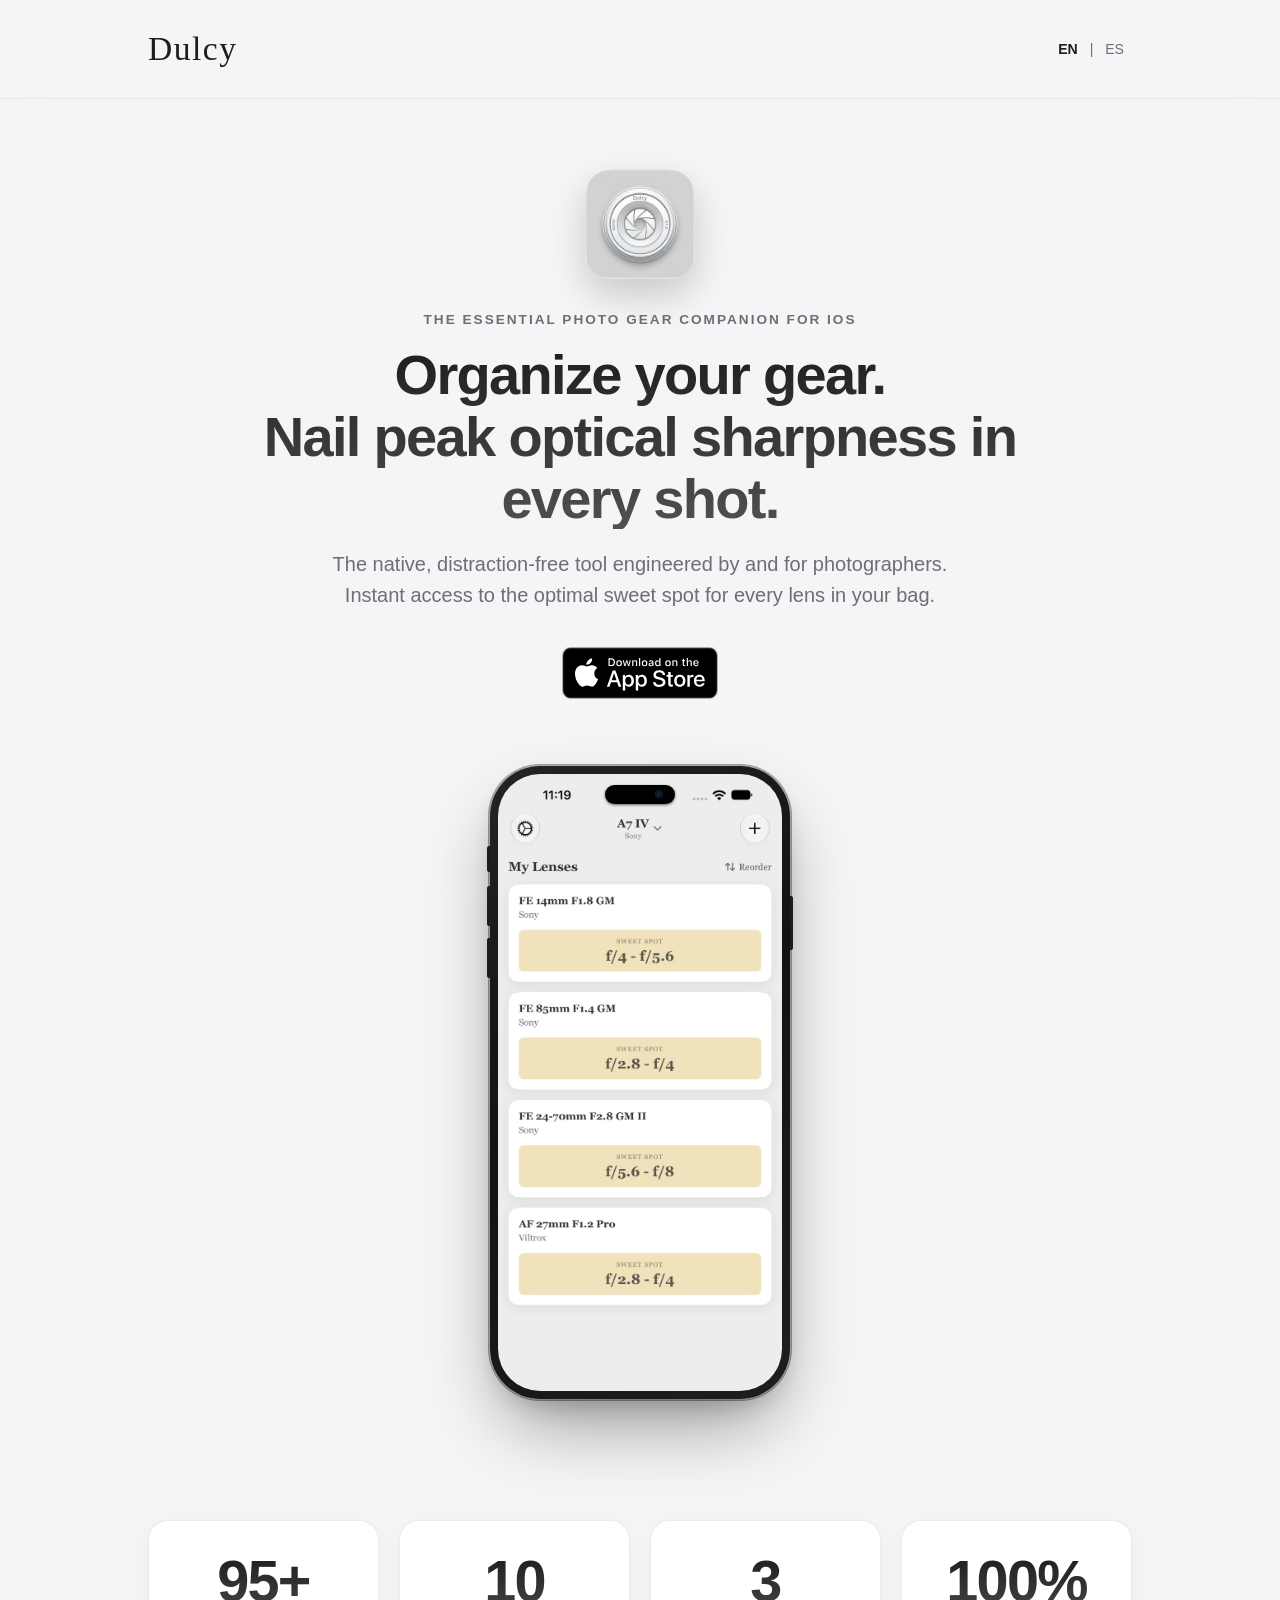
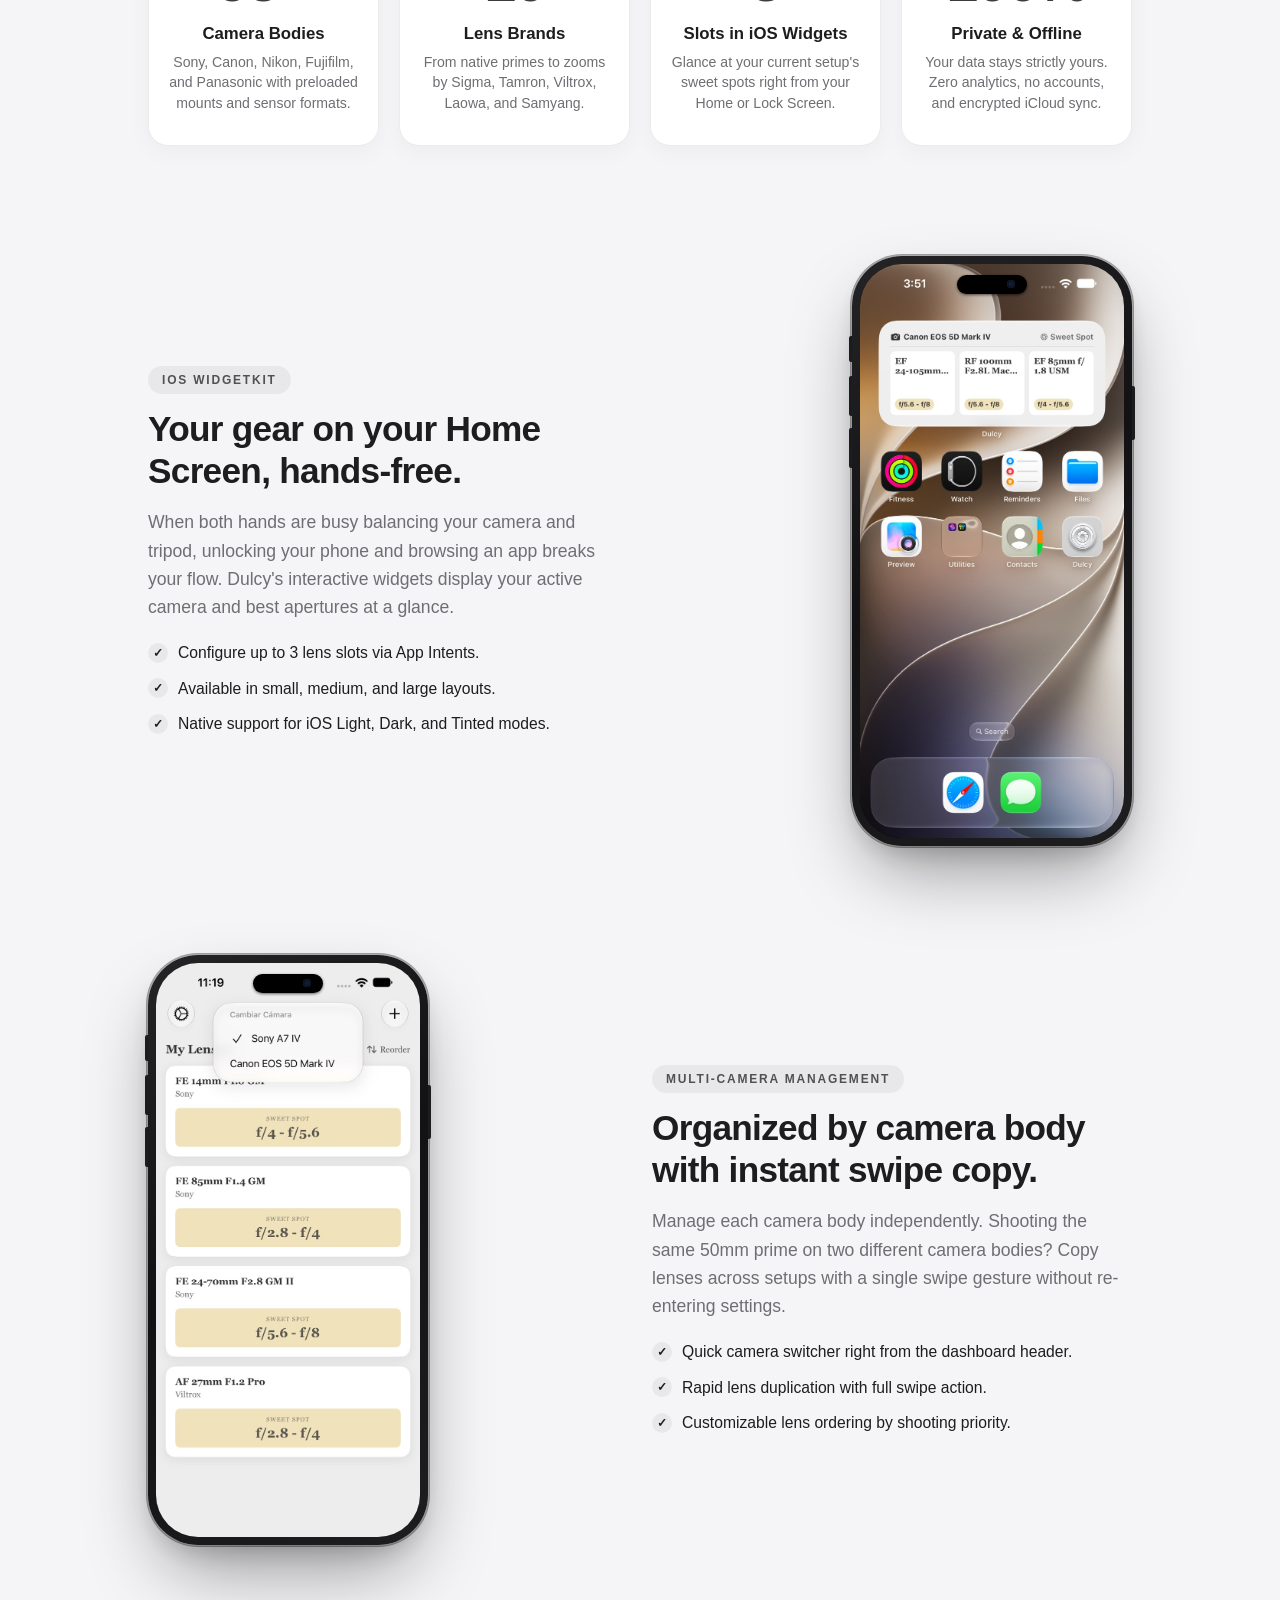
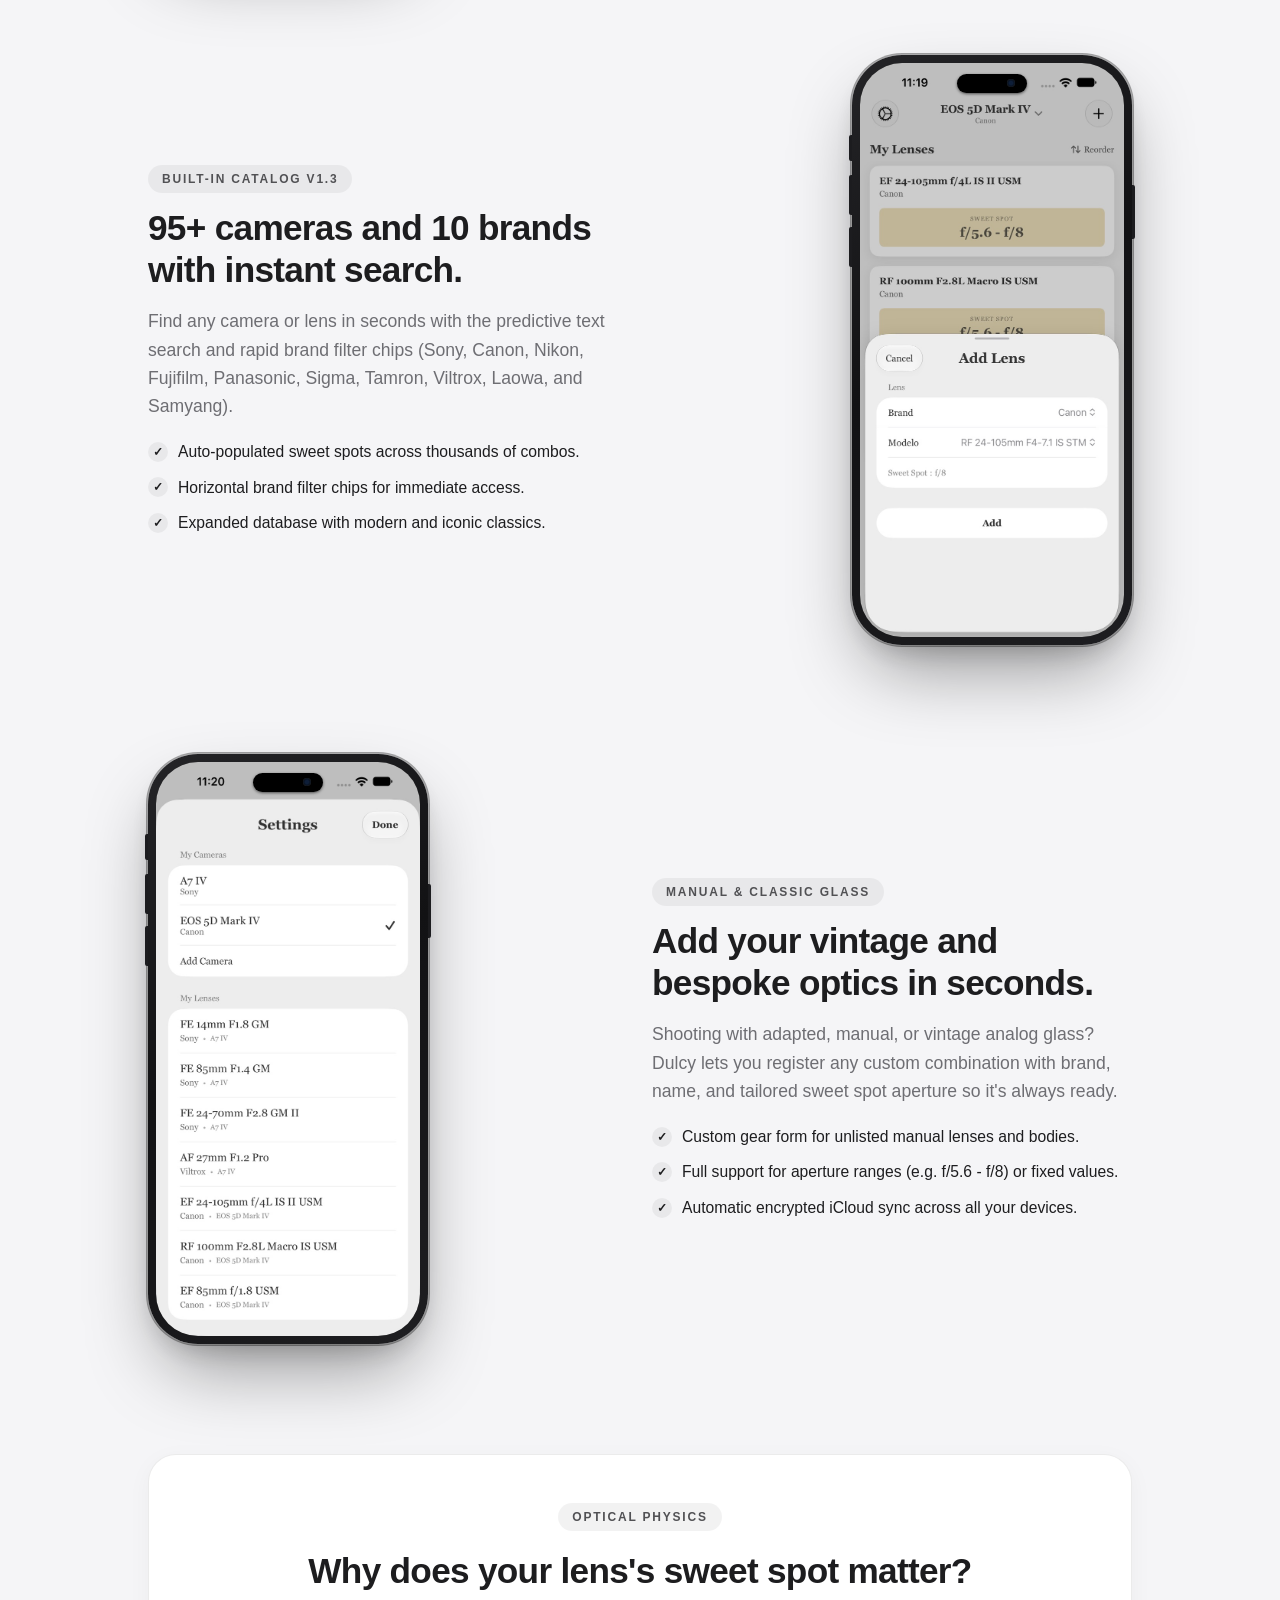
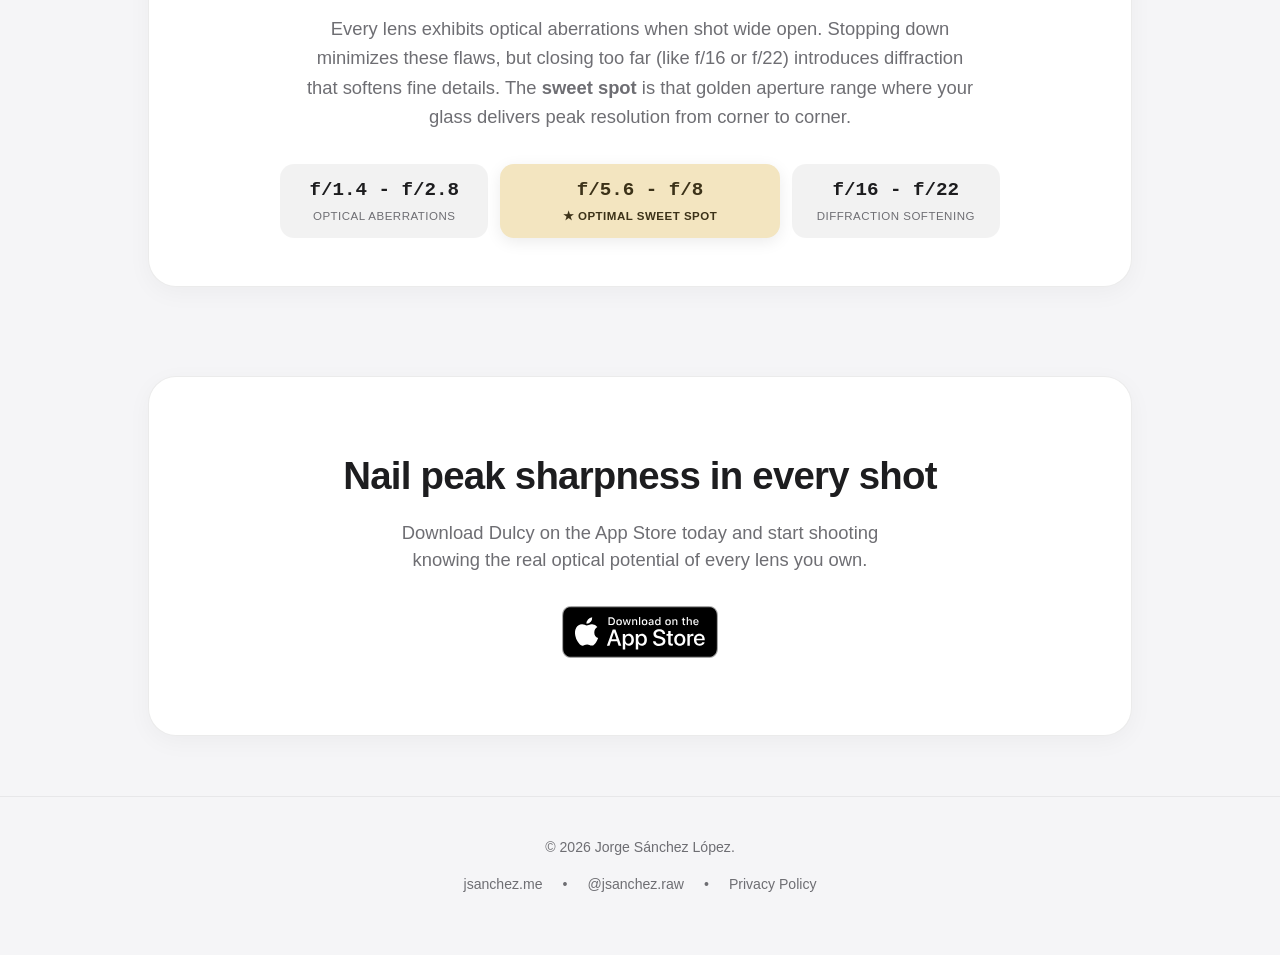
==== commit a91fc01e: "build(dulcy): bump styles asset version to trigger pages deployment and bypass cache" ====
--- a/dulcy/index.html
+++ b/dulcy/index.html
@@ -30,7 +30,7 @@
     <meta name="twitter:description" content="Dulcy. The minimalist photo gear manager for iOS. Sweet spots, interactive widgets, 95+ cameras, 10 lens brands, multi-camera management and private iCloud sync.">
     <meta name="twitter:image" content="https://jsanchez.me/dulcy/img/dulcy_icon.png">
 
-    <link rel="stylesheet" href="styles.css">
+    <link rel="stylesheet" href="styles.css?v=2">
 </head>
 <body>
     <header>
--- a/dulcy/styles.css
+++ b/dulcy/styles.css
@@ -10,10 +10,10 @@
   --tag-color: #515154;
   --stat-gradient: linear-gradient(180deg, #1d1d1f 0%, #434344 100%);
   --headline-gradient: linear-gradient(180deg, #1d1d1f 0%, #515154 100%);
-  --iphone-chassis-bg: linear-gradient(145deg, #e4e4e9 0%, #cacace 40%, #e2e2e6 100%);
-  --iphone-rim: rgba(0, 0, 0, 0.12);
-  --iphone-button-bg: #b2b2b8;
-  --iphone-shadow: 0 30px 65px -15px rgba(0, 0, 0, 0.22), 0 10px 24px -10px rgba(0, 0, 0, 0.1);
+  --iphone-chassis-bg: linear-gradient(145deg, #242427 0%, #121214 45%, #1e1e21 100%);
+  --iphone-rim: rgba(255, 255, 255, 0.16);
+  --iphone-button-bg: #1c1c1f;
+  --iphone-shadow: 0 35px 75px -15px rgba(0, 0, 0, 0.42), 0 12px 28px -10px rgba(0, 0, 0, 0.22);
   --badge-sweet-spot: #f3e5c0;
   --badge-sweet-spot-text: #3c3218;
 }
@@ -30,10 +30,10 @@
     --tag-color: #a1a1a6;
     --stat-gradient: linear-gradient(180deg, #ffffff 0%, #a1a1a6 100%);
     --headline-gradient: linear-gradient(180deg, #ffffff 0%, #b0b0b5 100%);
-    --iphone-chassis-bg: linear-gradient(145deg, #3a3a3d 0%, #1e1e20 40%, #323235 100%);
-    --iphone-rim: rgba(255, 255, 255, 0.14);
-    --iphone-button-bg: #48484c;
-    --iphone-shadow: 0 35px 80px -15px rgba(0, 0, 0, 0.85), 0 10px 25px -8px rgba(0, 0, 0, 0.6);
+    --iphone-chassis-bg: linear-gradient(145deg, #28282c 0%, #101012 45%, #222225 100%);
+    --iphone-rim: rgba(255, 255, 255, 0.22);
+    --iphone-button-bg: #222225;
+    --iphone-shadow: 0 35px 85px -15px rgba(0, 0, 0, 0.95), 0 12px 28px -8px rgba(0, 0, 0, 0.7);
     --badge-sweet-spot: #423b28;
     --badge-sweet-spot-text: #f5e4bd;
   }
@@ -211,6 +211,7 @@
   border-radius: 50px;
   box-shadow:
     0 0 0 1px var(--iphone-rim),
+    0 0 0 2px rgba(0, 0, 0, 0.35),
     var(--iphone-shadow);
   transition: transform 0.35s cubic-bezier(0.16, 1, 0.3, 1), box-shadow 0.35s ease;
 }
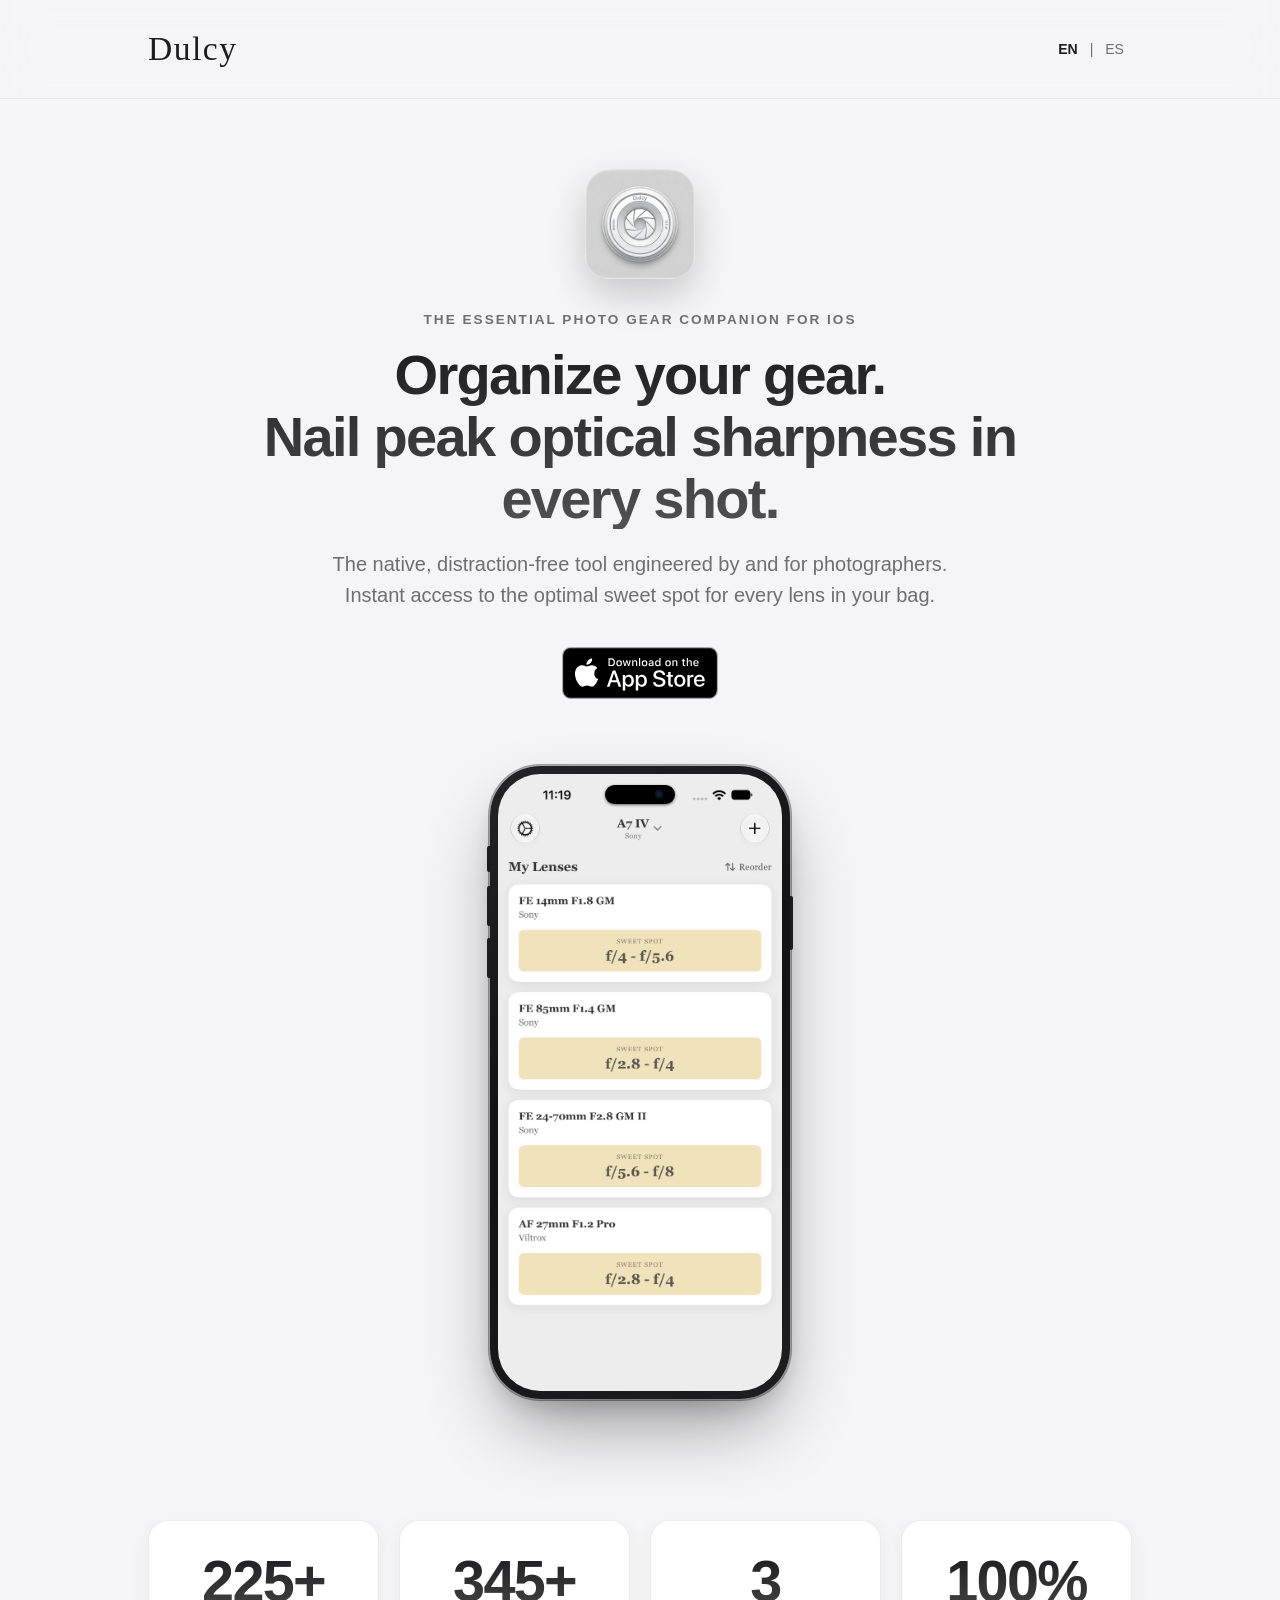
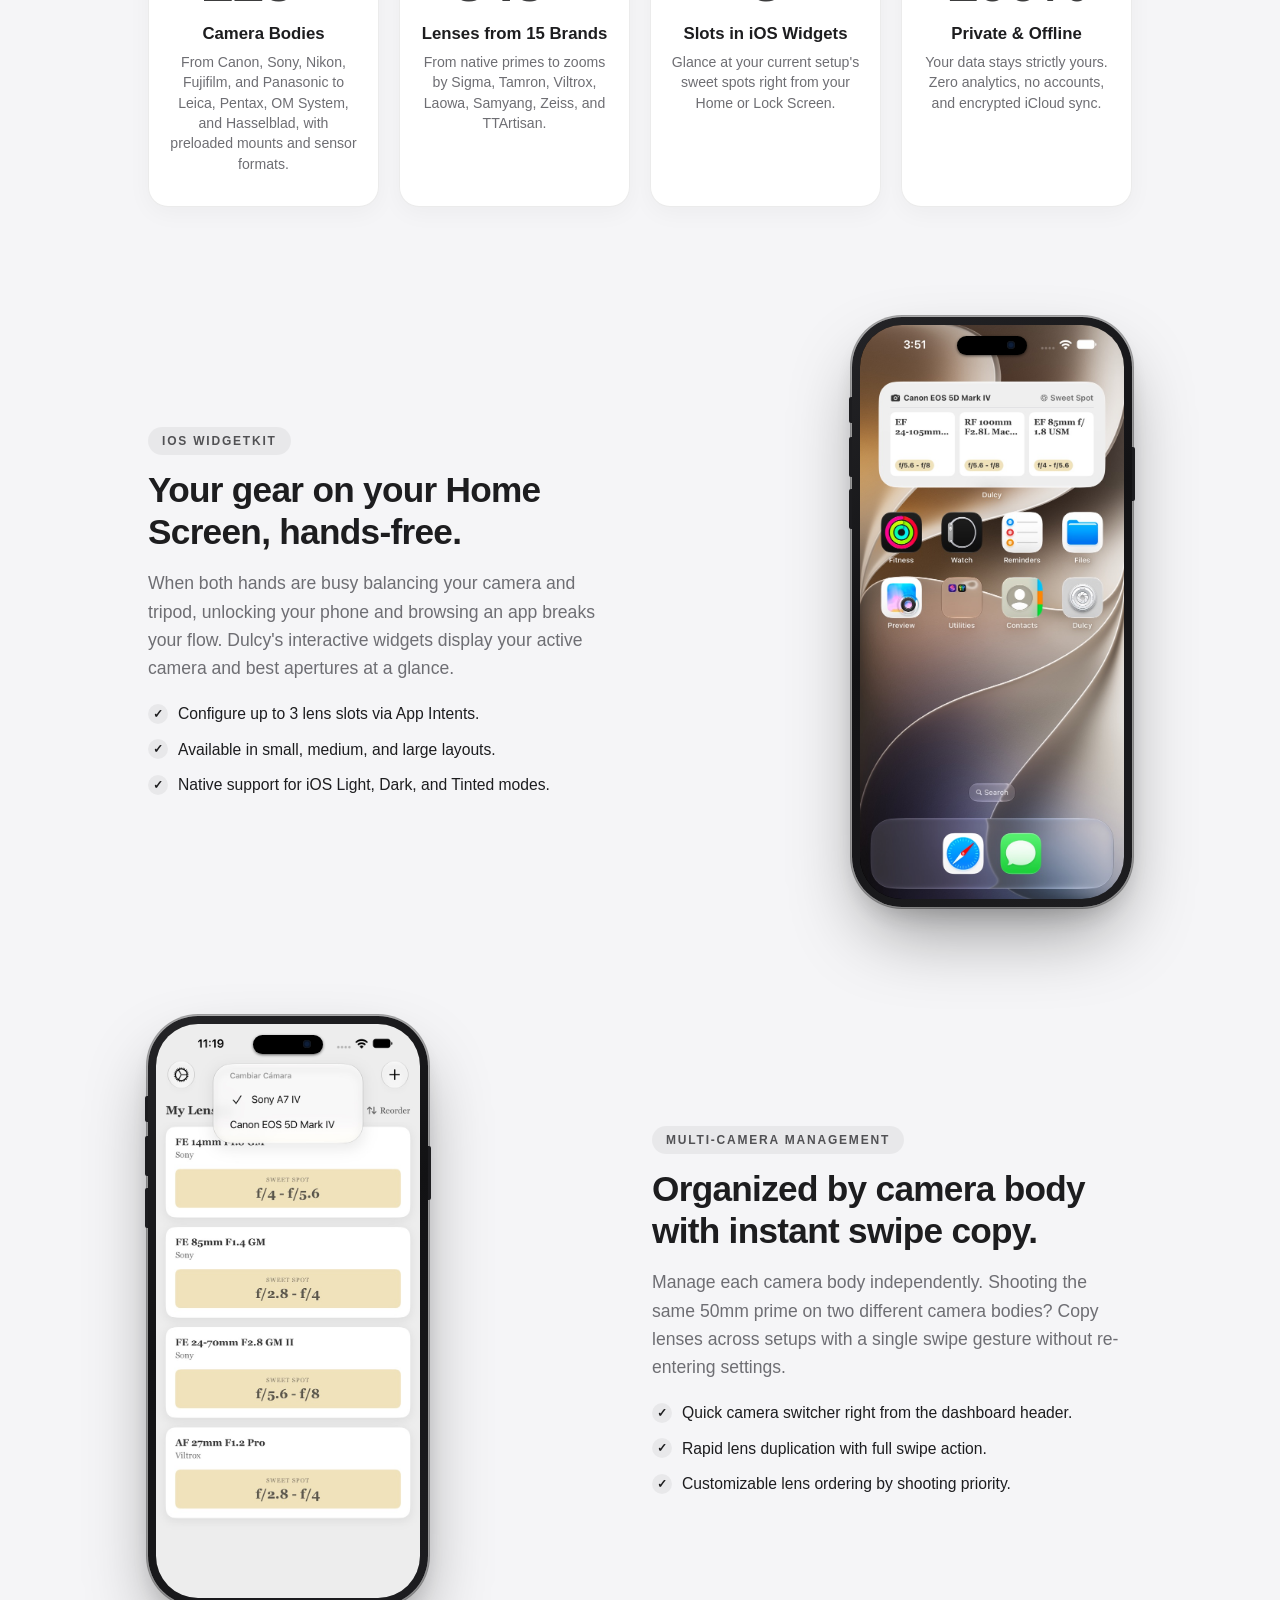
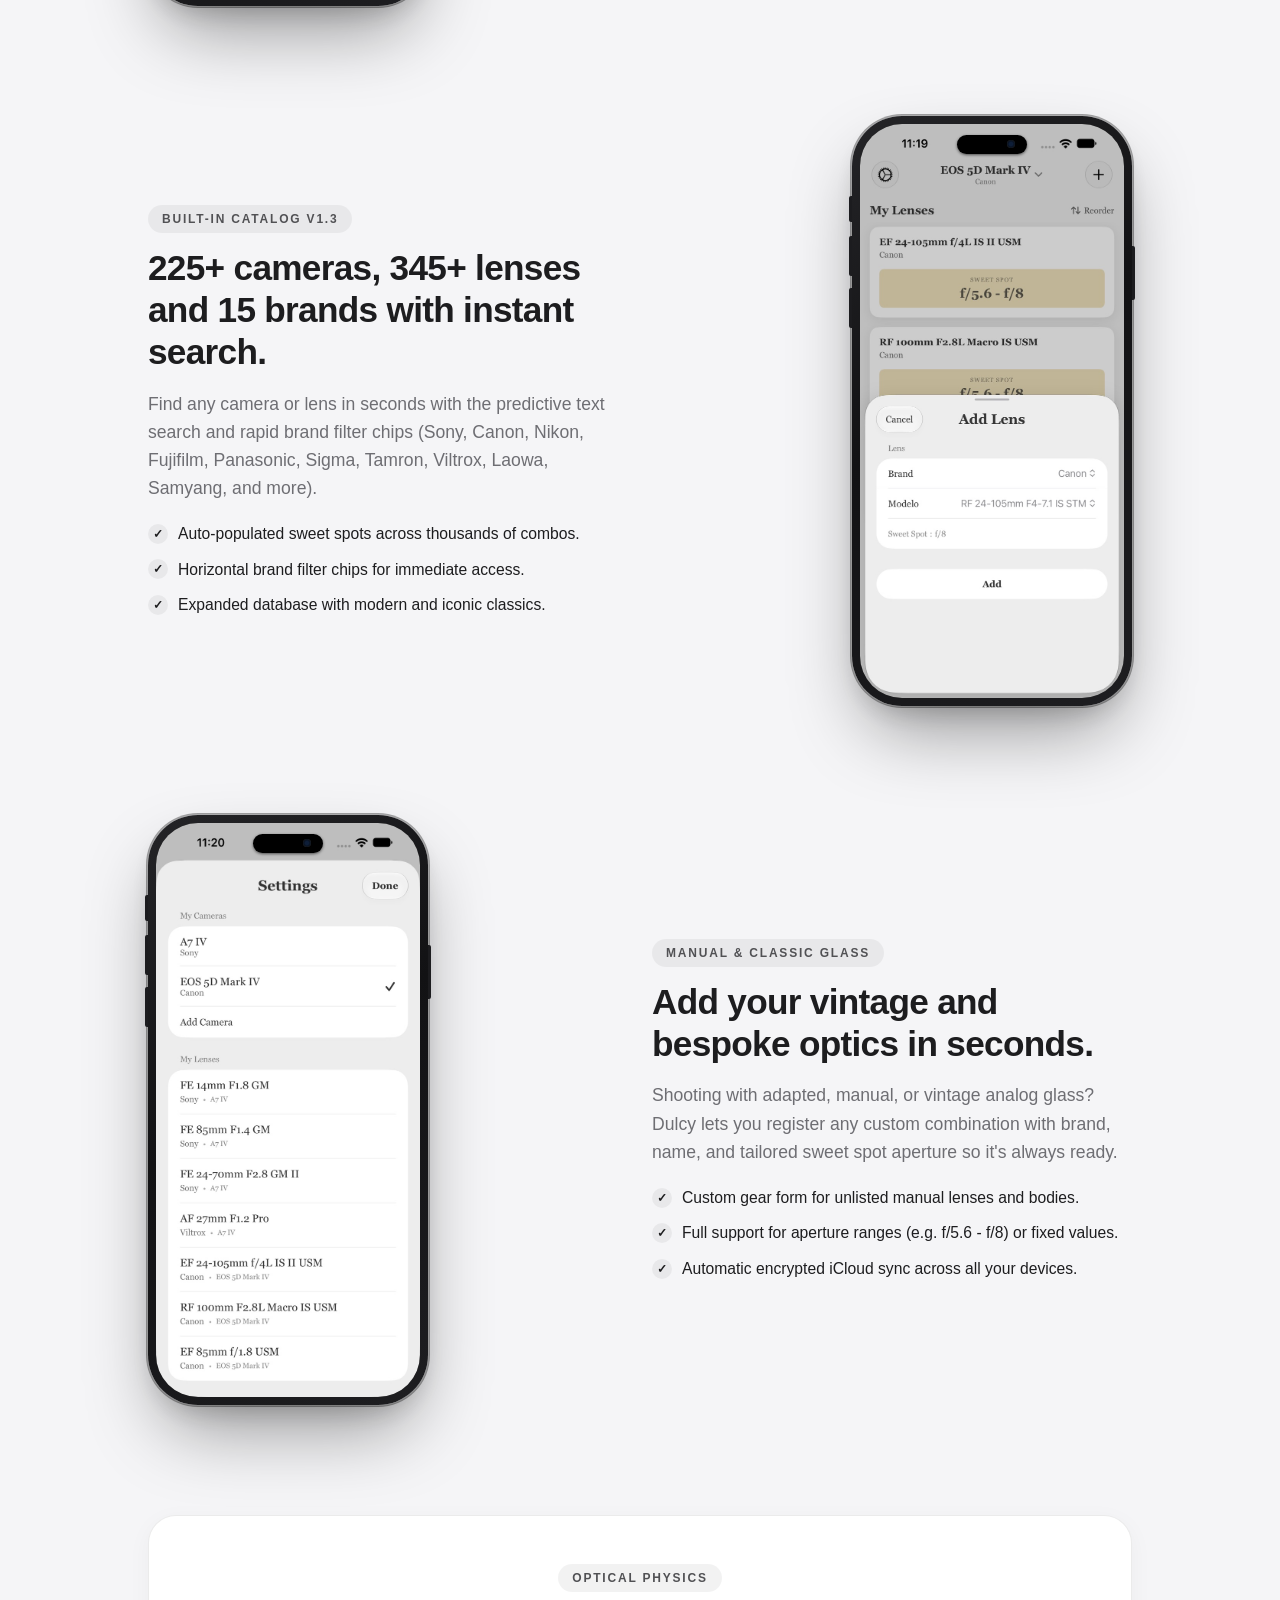
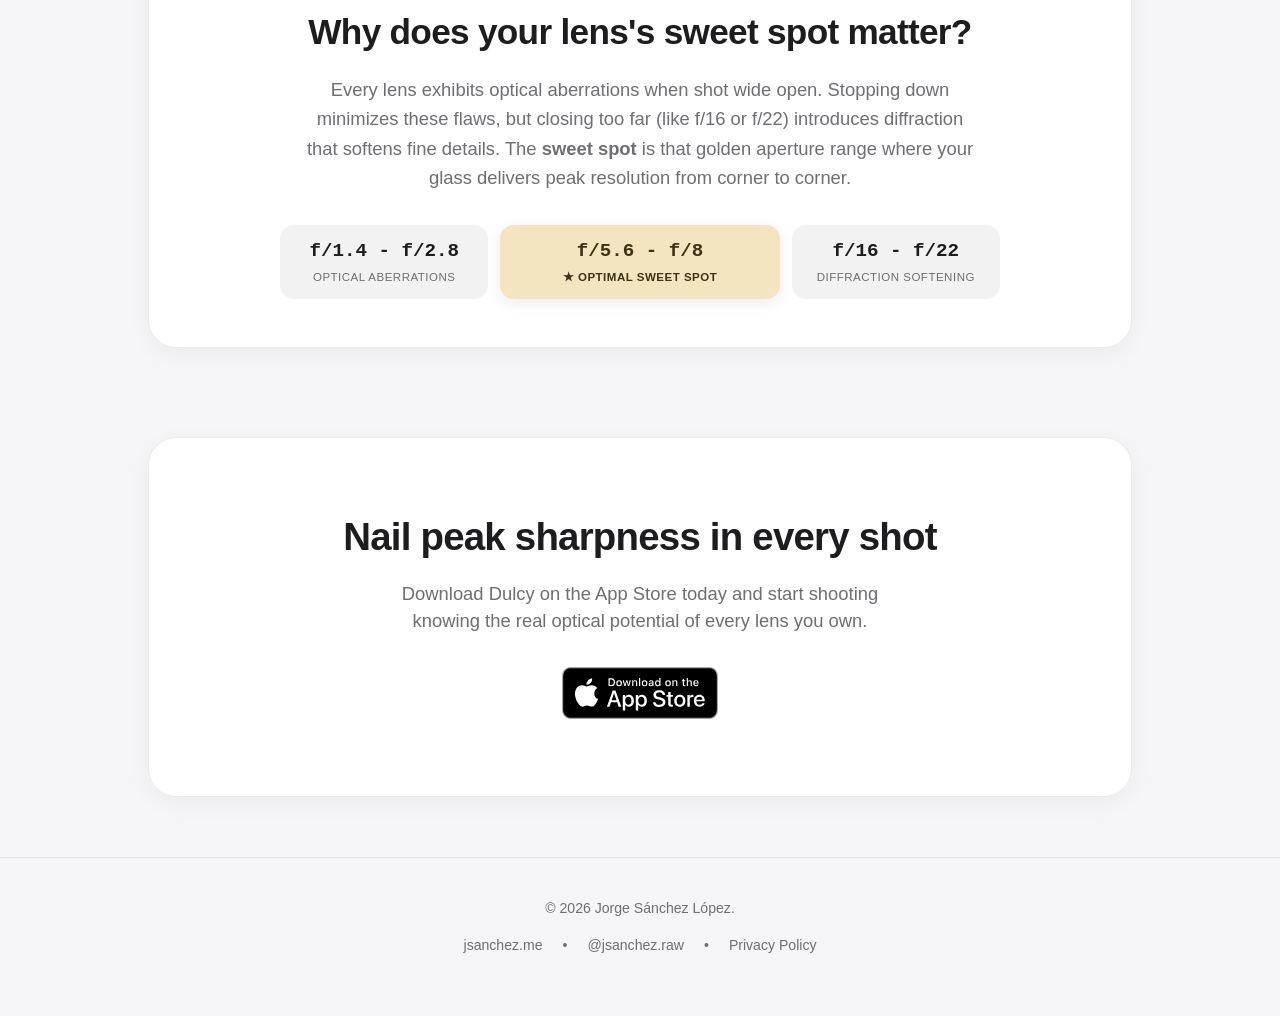
==== commit 4fcd7e19: "docs(dulcy): actualizar cifras del catálogo v3 (225+ cámaras, 345+ objetivos, 15 marcas)" ====
--- a/dulcy/index.html
+++ b/dulcy/index.html
@@ -3,7 +3,7 @@
 <head>
     <meta charset="UTF-8">
     <meta name="viewport" content="width=device-width, initial-scale=1.0">
-    <meta name="description" content="Dulcy. The minimalist photo gear manager for iOS. Sweet spots, interactive widgets, 95+ cameras, 10 lens brands, multi-camera management and private iCloud sync.">
+    <meta name="description" content="Dulcy. The minimalist photo gear manager for iOS. Sweet spots, interactive widgets, 225+ cameras, 345+ lenses, 15 lens brands, multi-camera management and private iCloud sync.">
     <title>Dulcy | Your photography gear</title>
     
     <!-- Favicon & Apple Touch Icon -->
@@ -20,14 +20,14 @@
     <meta property="og:type" content="website">
     <meta property="og:url" content="https://jsanchez.me/dulcy/">
     <meta property="og:title" content="Dulcy | Your photography gear">
-    <meta property="og:description" content="Dulcy. The minimalist photo gear manager for iOS. Sweet spots, interactive widgets, 95+ cameras, 10 lens brands, multi-camera management and private iCloud sync.">
+    <meta property="og:description" content="Dulcy. The minimalist photo gear manager for iOS. Sweet spots, interactive widgets, 225+ cameras, 345+ lenses, 15 lens brands, multi-camera management and private iCloud sync.">
     <meta property="og:image" content="https://jsanchez.me/dulcy/img/dulcy_icon.png">
 
     <!-- Twitter Cards -->
     <meta name="twitter:card" content="summary">
     <meta name="twitter:url" content="https://jsanchez.me/dulcy/">
     <meta name="twitter:title" content="Dulcy | Your photography gear">
-    <meta name="twitter:description" content="Dulcy. The minimalist photo gear manager for iOS. Sweet spots, interactive widgets, 95+ cameras, 10 lens brands, multi-camera management and private iCloud sync.">
+    <meta name="twitter:description" content="Dulcy. The minimalist photo gear manager for iOS. Sweet spots, interactive widgets, 225+ cameras, 345+ lenses, 15 lens brands, multi-camera management and private iCloud sync.">
     <meta name="twitter:image" content="https://jsanchez.me/dulcy/img/dulcy_icon.png">
 
     <link rel="stylesheet" href="styles.css?v=2">
@@ -79,14 +79,14 @@
         <!-- Big Stats (Apple-style numbers) -->
         <section class="stats-section reveal">
             <div class="stat-card">
-                <span class="stat-number">95+</span>
+                <span class="stat-number">225+</span>
                 <span class="stat-label">Camera Bodies</span>
-                <p class="stat-desc">Sony, Canon, Nikon, Fujifilm, and Panasonic with preloaded mounts and sensor formats.</p>
-            </div>
-            <div class="stat-card">
-                <span class="stat-number">10</span>
-                <span class="stat-label">Lens Brands</span>
-                <p class="stat-desc">From native primes to zooms by Sigma, Tamron, Viltrox, Laowa, and Samyang.</p>
+                <p class="stat-desc">From Canon, Sony, Nikon, Fujifilm, and Panasonic to Leica, Pentax, OM System, and Hasselblad, with preloaded mounts and sensor formats.</p>
+            </div>
+            <div class="stat-card">
+                <span class="stat-number">345+</span>
+                <span class="stat-label">Lenses from 15 Brands</span>
+                <p class="stat-desc">From native primes to zooms by Sigma, Tamron, Viltrox, Laowa, Samyang, Zeiss, and TTArtisan.</p>
             </div>
             <div class="stat-card">
                 <span class="stat-number">3</span>
@@ -164,9 +164,9 @@
         <section class="feature-row reveal">
             <div class="feature-content">
                 <span class="section-tag">Built-in Catalog v1.3</span>
-                <h3>95+ cameras and 10 brands with instant search.</h3>
-                <p>
-                    Find any camera or lens in seconds with the predictive text search and rapid brand filter chips (Sony, Canon, Nikon, Fujifilm, Panasonic, Sigma, Tamron, Viltrox, Laowa, and Samyang).
+                <h3>225+ cameras, 345+ lenses and 15 brands with instant search.</h3>
+                <p>
+                    Find any camera or lens in seconds with the predictive text search and rapid brand filter chips (Sony, Canon, Nikon, Fujifilm, Panasonic, Sigma, Tamron, Viltrox, Laowa, Samyang, and more).
                 </p>
                 <ul class="feature-bullet-list">
                     <li>Auto-populated sweet spots across thousands of combos.</li>
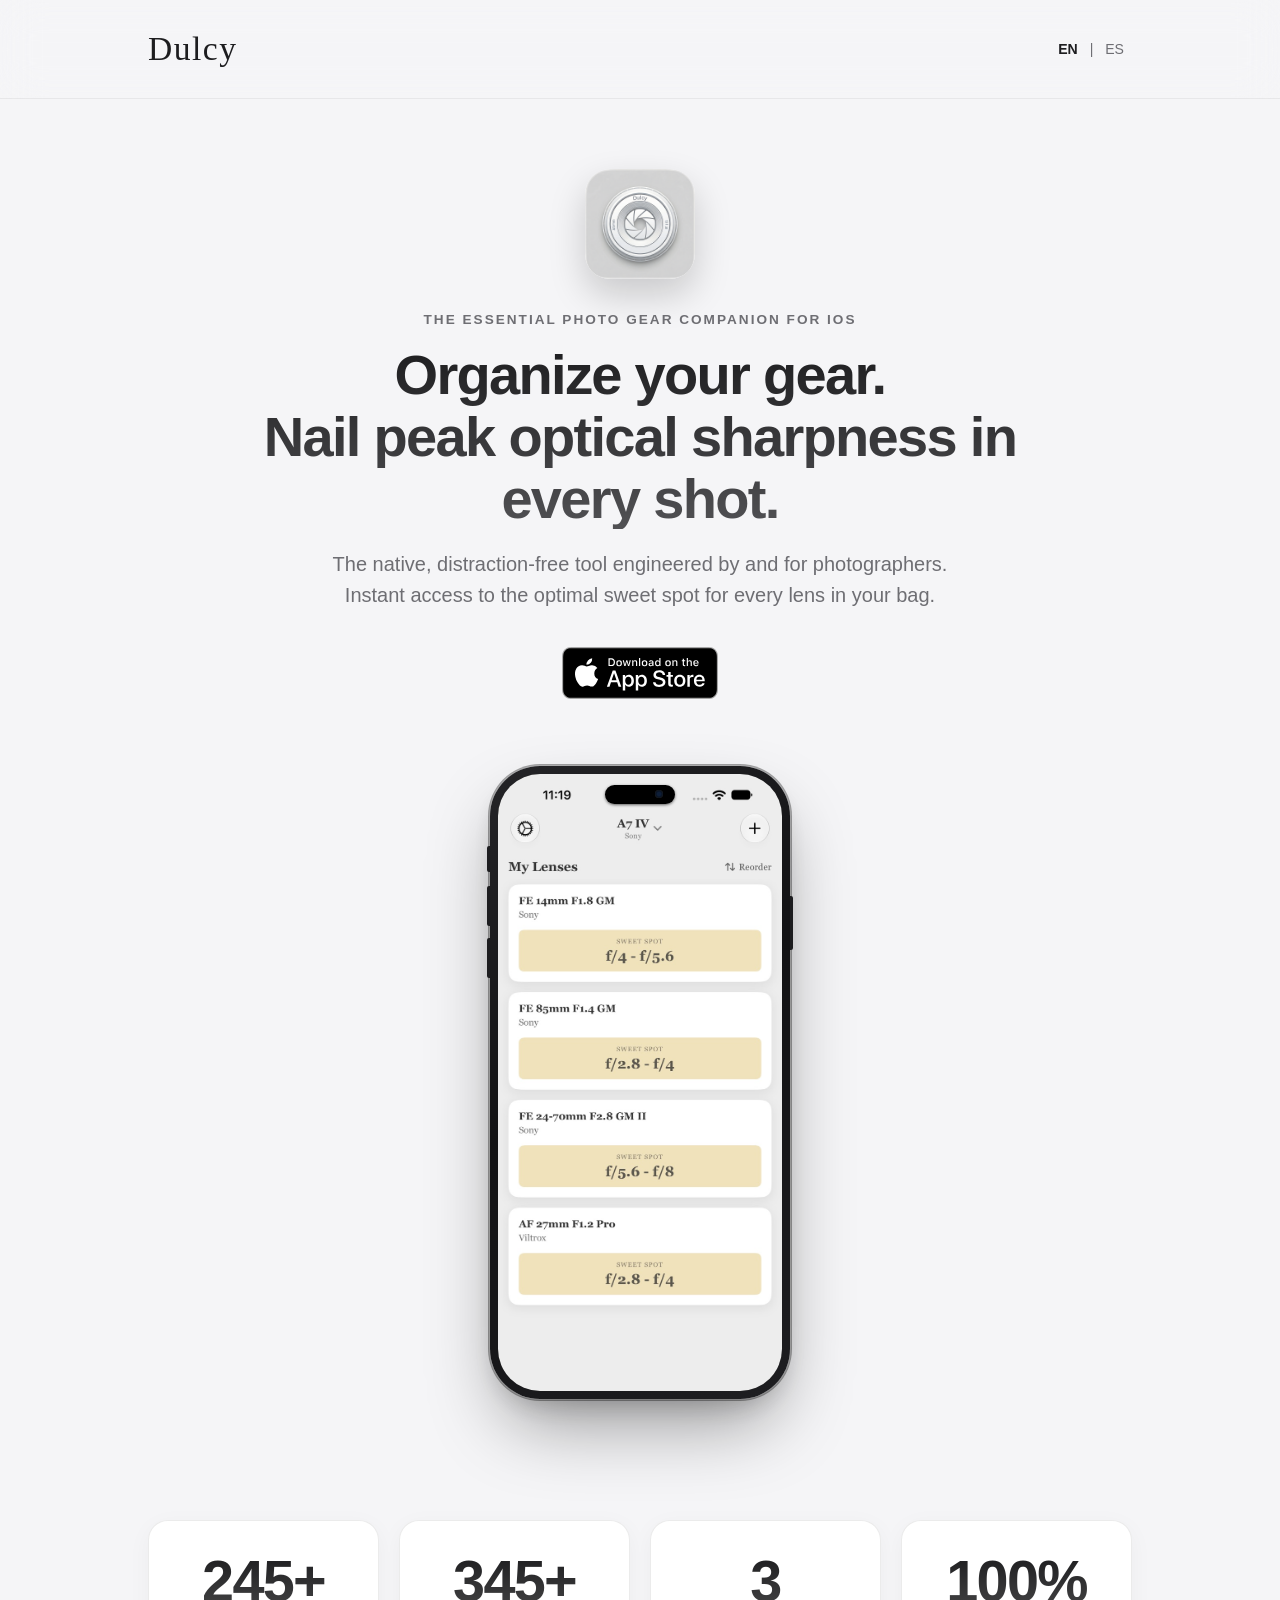
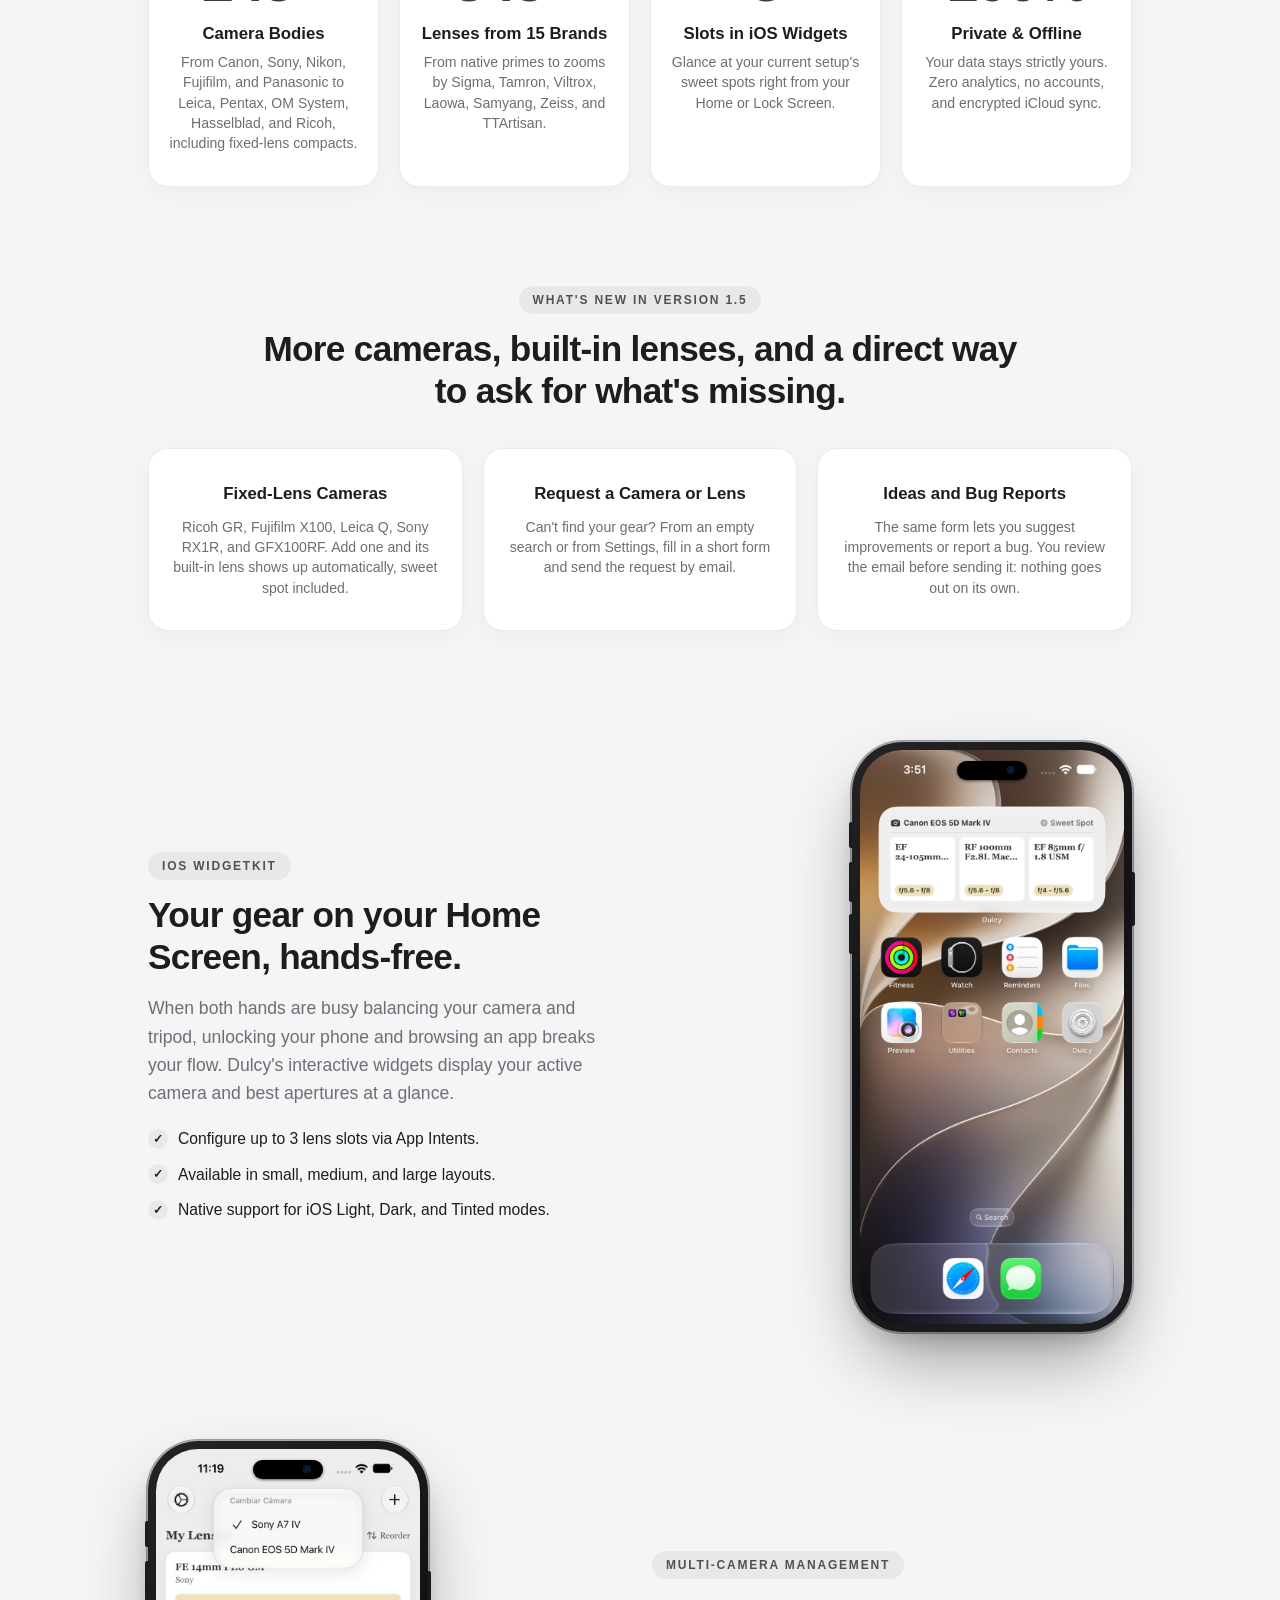
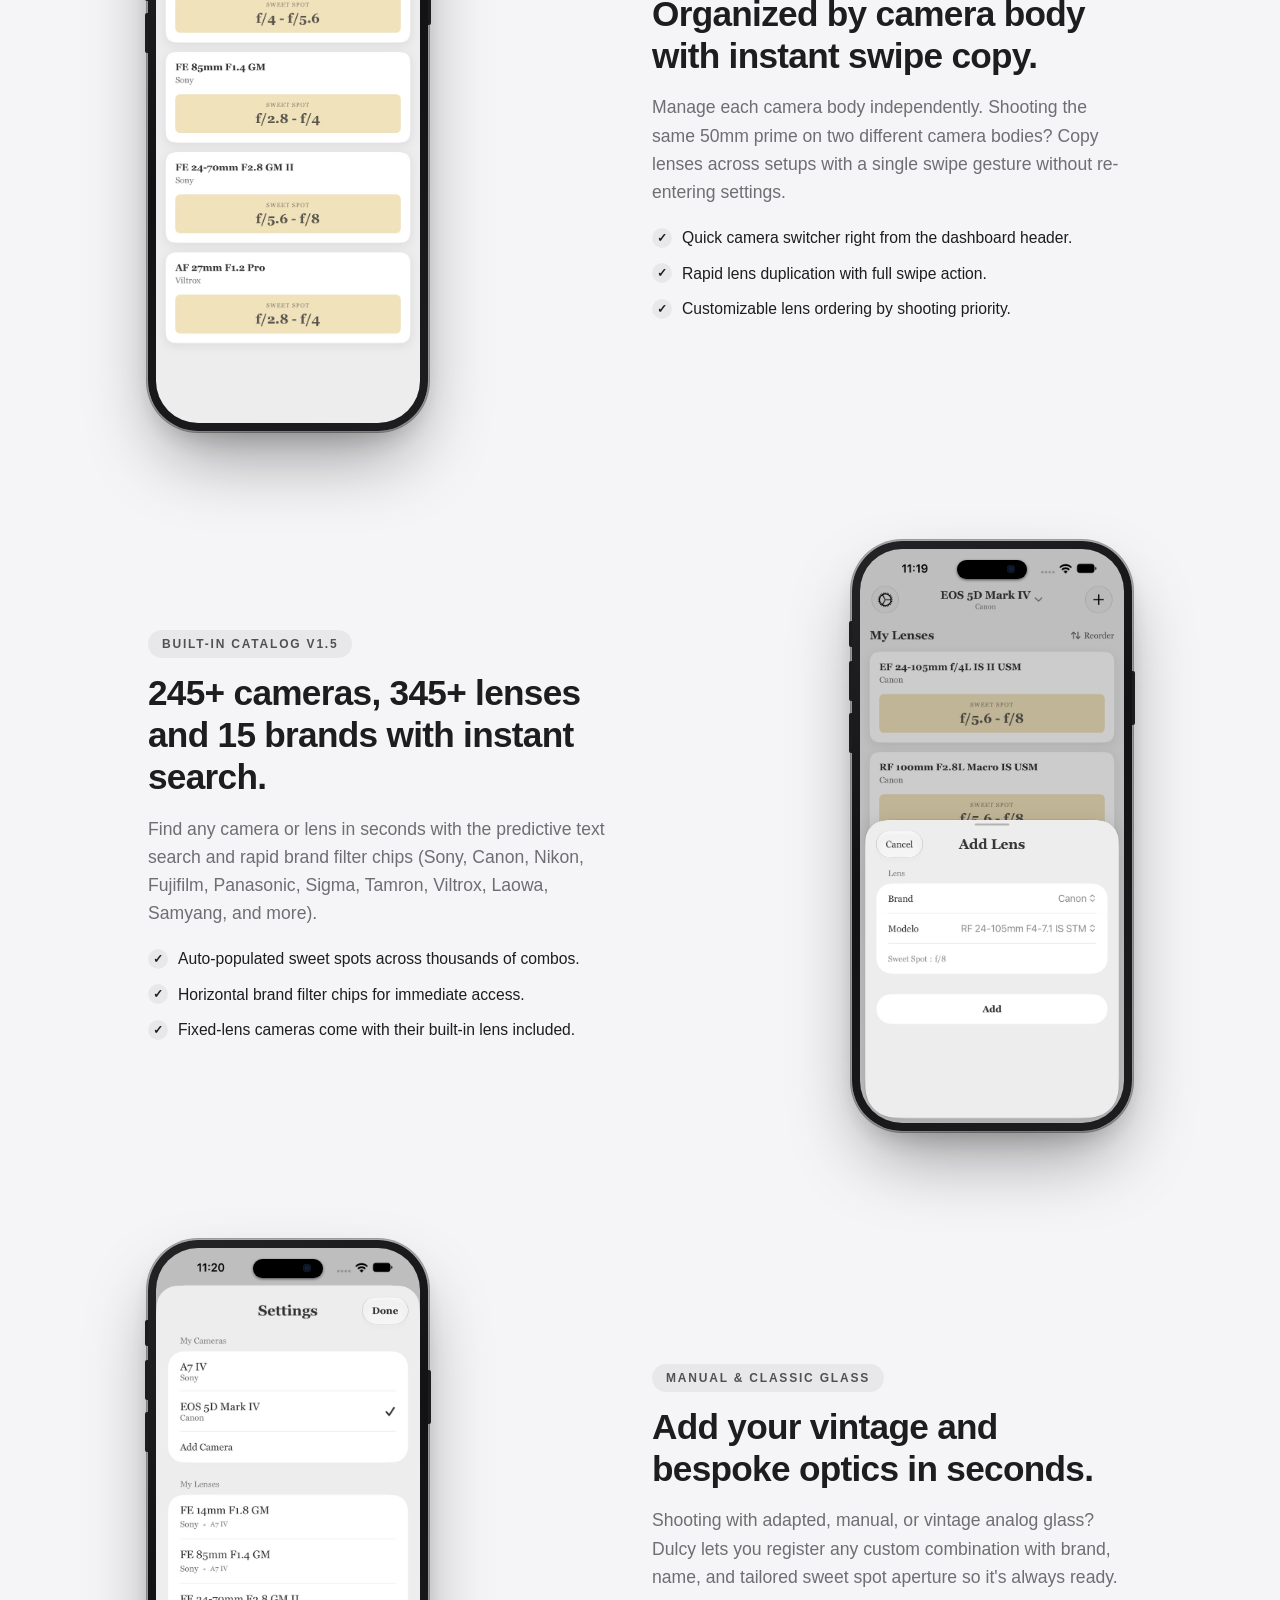
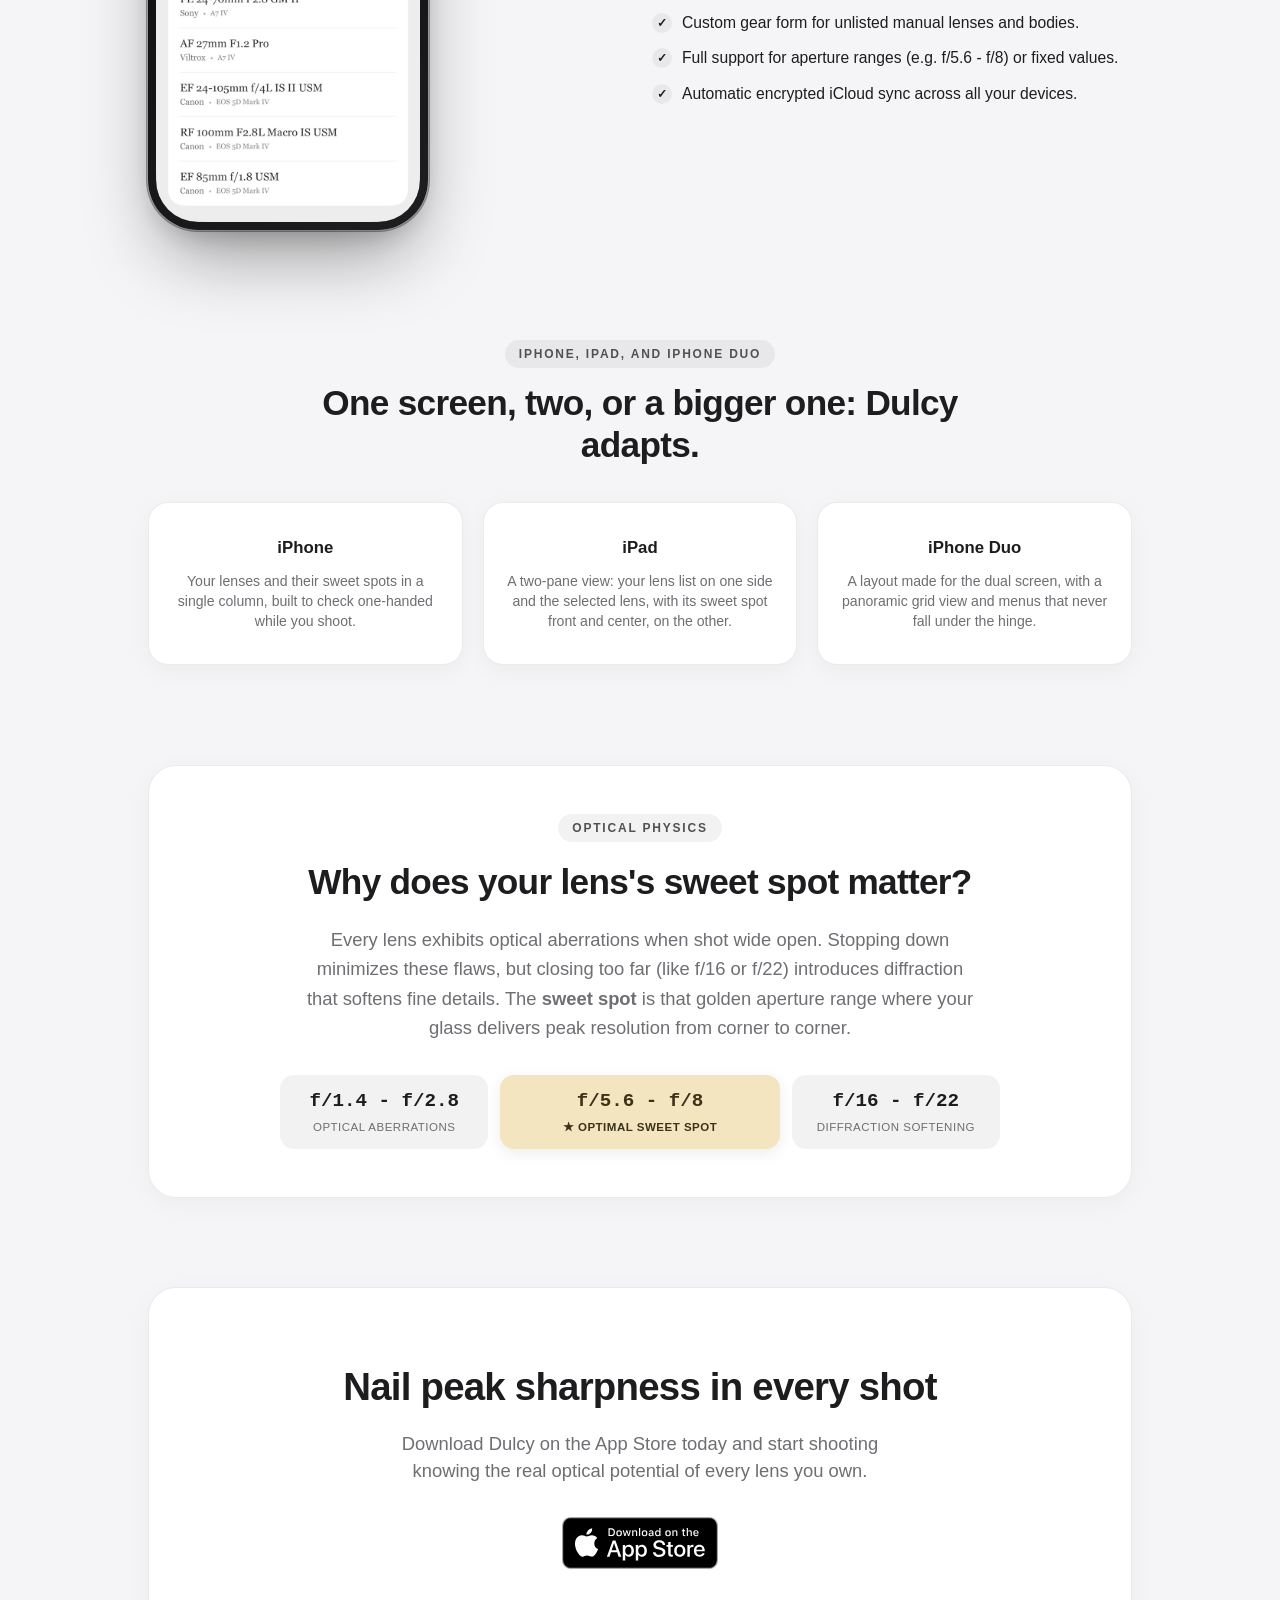
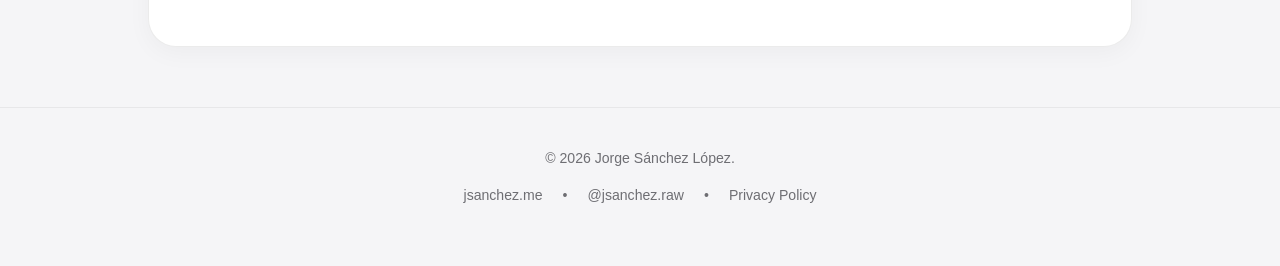
==== commit 7e5b7691: "feat(dulcy): actualizar la web a la versión 1.5 - Catálogo: 245+ cámaras, incluidas las de objetivo " ====
--- a/dulcy/index.html
+++ b/dulcy/index.html
@@ -3,7 +3,7 @@
 <head>
     <meta charset="UTF-8">
     <meta name="viewport" content="width=device-width, initial-scale=1.0">
-    <meta name="description" content="Dulcy. The minimalist photo gear manager for iOS. Sweet spots, interactive widgets, 225+ cameras, 345+ lenses, 15 lens brands, multi-camera management and private iCloud sync.">
+    <meta name="description" content="Dulcy. The minimalist photo gear manager for iPhone, iPad, and iPhone Duo. Sweet spots, interactive widgets, 245+ cameras, 345+ lenses, 15 lens brands, multi-camera management and private iCloud sync.">
     <title>Dulcy | Your photography gear</title>
     
     <!-- Favicon & Apple Touch Icon -->
@@ -20,17 +20,17 @@
     <meta property="og:type" content="website">
     <meta property="og:url" content="https://jsanchez.me/dulcy/">
     <meta property="og:title" content="Dulcy | Your photography gear">
-    <meta property="og:description" content="Dulcy. The minimalist photo gear manager for iOS. Sweet spots, interactive widgets, 225+ cameras, 345+ lenses, 15 lens brands, multi-camera management and private iCloud sync.">
+    <meta property="og:description" content="Dulcy. The minimalist photo gear manager for iPhone, iPad, and iPhone Duo. Sweet spots, interactive widgets, 245+ cameras, 345+ lenses, 15 lens brands, multi-camera management and private iCloud sync.">
     <meta property="og:image" content="https://jsanchez.me/dulcy/img/dulcy_icon.png">
 
     <!-- Twitter Cards -->
     <meta name="twitter:card" content="summary">
     <meta name="twitter:url" content="https://jsanchez.me/dulcy/">
     <meta name="twitter:title" content="Dulcy | Your photography gear">
-    <meta name="twitter:description" content="Dulcy. The minimalist photo gear manager for iOS. Sweet spots, interactive widgets, 225+ cameras, 345+ lenses, 15 lens brands, multi-camera management and private iCloud sync.">
+    <meta name="twitter:description" content="Dulcy. The minimalist photo gear manager for iPhone, iPad, and iPhone Duo. Sweet spots, interactive widgets, 245+ cameras, 345+ lenses, 15 lens brands, multi-camera management and private iCloud sync.">
     <meta name="twitter:image" content="https://jsanchez.me/dulcy/img/dulcy_icon.png">
 
-    <link rel="stylesheet" href="styles.css?v=2">
+    <link rel="stylesheet" href="styles.css?v=3">
 </head>
 <body>
     <header>
@@ -79,9 +79,9 @@
         <!-- Big Stats (Apple-style numbers) -->
         <section class="stats-section reveal">
             <div class="stat-card">
-                <span class="stat-number">225+</span>
+                <span class="stat-number">245+</span>
                 <span class="stat-label">Camera Bodies</span>
-                <p class="stat-desc">From Canon, Sony, Nikon, Fujifilm, and Panasonic to Leica, Pentax, OM System, and Hasselblad, with preloaded mounts and sensor formats.</p>
+                <p class="stat-desc">From Canon, Sony, Nikon, Fujifilm, and Panasonic to Leica, Pentax, OM System, Hasselblad, and Ricoh, including fixed-lens compacts.</p>
             </div>
             <div class="stat-card">
                 <span class="stat-number">345+</span>
@@ -97,6 +97,26 @@
                 <span class="stat-number">100%</span>
                 <span class="stat-label">Private &amp; Offline</span>
                 <p class="stat-desc">Your data stays strictly yours. Zero analytics, no accounts, and encrypted iCloud sync.</p>
+            </div>
+        </section>
+
+        <!-- What's New in Version 1.5 -->
+        <section class="whats-new-section reveal">
+            <span class="section-tag">What's New in Version 1.5</span>
+            <h3>More cameras, built-in lenses, and a direct way to ask for what's missing.</h3>
+            <div class="whats-new-grid">
+                <div class="stat-card">
+                    <span class="stat-label">Fixed-Lens Cameras</span>
+                    <p class="stat-desc">Ricoh GR, Fujifilm X100, Leica Q, Sony RX1R, and GFX100RF. Add one and its built-in lens shows up automatically, sweet spot included.</p>
+                </div>
+                <div class="stat-card">
+                    <span class="stat-label">Request a Camera or Lens</span>
+                    <p class="stat-desc">Can't find your gear? From an empty search or from Settings, fill in a short form and send the request by email.</p>
+                </div>
+                <div class="stat-card">
+                    <span class="stat-label">Ideas and Bug Reports</span>
+                    <p class="stat-desc">The same form lets you suggest improvements or report a bug. You review the email before sending it: nothing goes out on its own.</p>
+                </div>
             </div>
         </section>
 
@@ -163,15 +183,15 @@
         <!-- Feature Row 3: Curated Catalog & Search (Text Left / iPhone Right) -->
         <section class="feature-row reveal">
             <div class="feature-content">
-                <span class="section-tag">Built-in Catalog v1.3</span>
-                <h3>225+ cameras, 345+ lenses and 15 brands with instant search.</h3>
+                <span class="section-tag">Built-in Catalog v1.5</span>
+                <h3>245+ cameras, 345+ lenses and 15 brands with instant search.</h3>
                 <p>
                     Find any camera or lens in seconds with the predictive text search and rapid brand filter chips (Sony, Canon, Nikon, Fujifilm, Panasonic, Sigma, Tamron, Viltrox, Laowa, Samyang, and more).
                 </p>
                 <ul class="feature-bullet-list">
                     <li>Auto-populated sweet spots across thousands of combos.</li>
                     <li>Horizontal brand filter chips for immediate access.</li>
-                    <li>Expanded database with modern and iconic classics.</li>
+                    <li>Fixed-lens cameras come with their built-in lens included.</li>
                 </ul>
             </div>
             <div class="feature-visual">
@@ -216,6 +236,26 @@
                             <img src="img/screenshot_06_eng.jpg" alt="Custom lens registration sheet for vintage glass" width="280" height="608" loading="lazy">
                         </div>
                     </div>
+                </div>
+            </div>
+        </section>
+
+        <!-- iPhone, iPad, and iPhone Duo -->
+        <section class="whats-new-section reveal">
+            <span class="section-tag">iPhone, iPad, and iPhone Duo</span>
+            <h3>One screen, two, or a bigger one: Dulcy adapts.</h3>
+            <div class="whats-new-grid">
+                <div class="stat-card">
+                    <span class="stat-label">iPhone</span>
+                    <p class="stat-desc">Your lenses and their sweet spots in a single column, built to check one-handed while you shoot.</p>
+                </div>
+                <div class="stat-card">
+                    <span class="stat-label">iPad</span>
+                    <p class="stat-desc">A two-pane view: your lens list on one side and the selected lens, with its sweet spot front and center, on the other.</p>
+                </div>
+                <div class="stat-card">
+                    <span class="stat-label">iPhone Duo</span>
+                    <p class="stat-desc">A layout made for the dual screen, with a panoramic grid view and menus that never fall under the hinge.</p>
                 </div>
             </div>
         </section>
--- a/dulcy/styles.css
+++ b/dulcy/styles.css
@@ -354,6 +354,32 @@
   line-height: 1.45;
 }
 
+/* What's New Section */
+.whats-new-section {
+  text-align: center;
+  margin: 0 0 100px 0;
+}
+
+.whats-new-section h3 {
+  font-size: 2.2rem;
+  font-weight: 700;
+  letter-spacing: -0.02em;
+  line-height: 1.2;
+  max-width: 760px;
+  margin: 0 auto 36px auto;
+  color: var(--text-color);
+}
+
+.whats-new-grid {
+  display: grid;
+  grid-template-columns: repeat(3, 1fr);
+  gap: 20px;
+}
+
+.whats-new-grid .stat-label {
+  margin-bottom: 10px;
+}
+
 /* Section Tag & Headers */
 .section-tag {
   display: inline-block;
@@ -635,6 +661,15 @@
   .feature-row {
     gap: 40px;
   }
+  .whats-new-grid {
+    grid-template-columns: 1fr;
+  }
+}
+
+@media (max-width: 768px) {
+  .whats-new-section h3 {
+    font-size: 1.8rem;
+  }
 }
 
 @media (max-width: 768px) {
